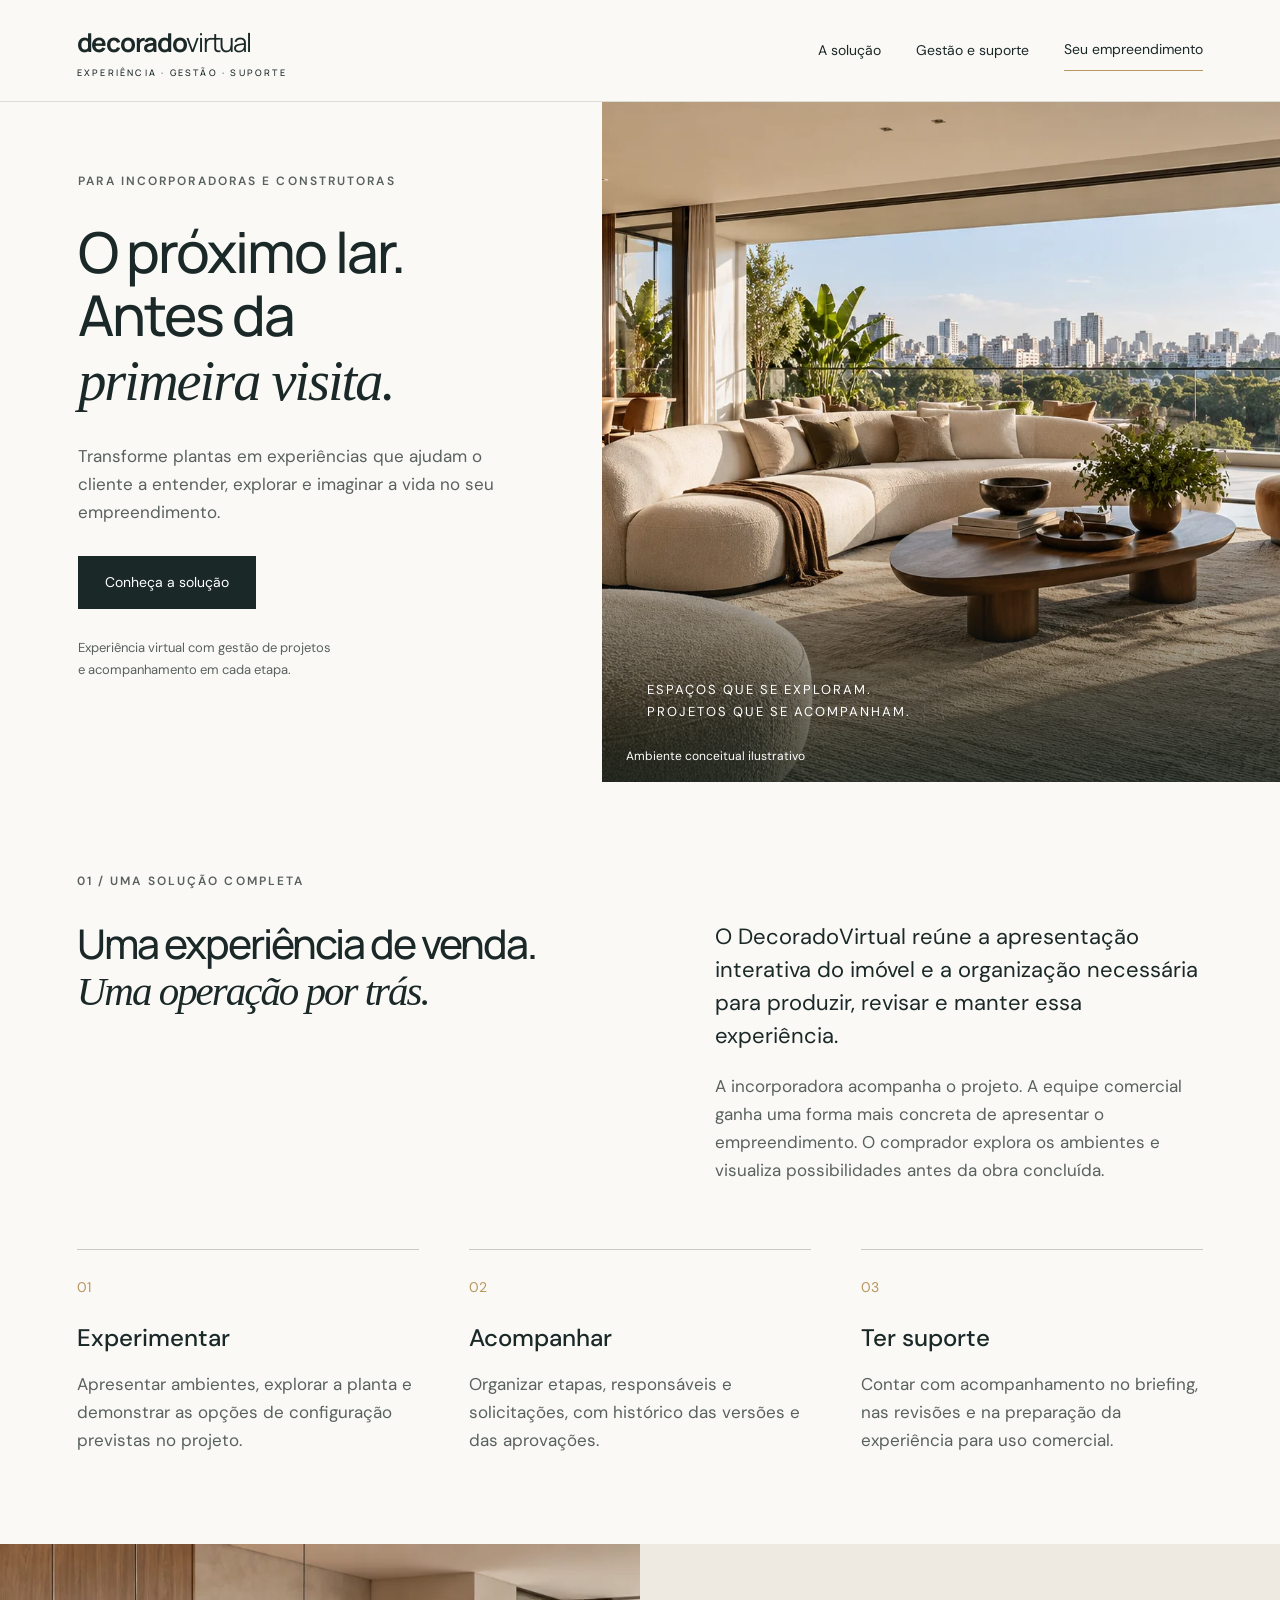
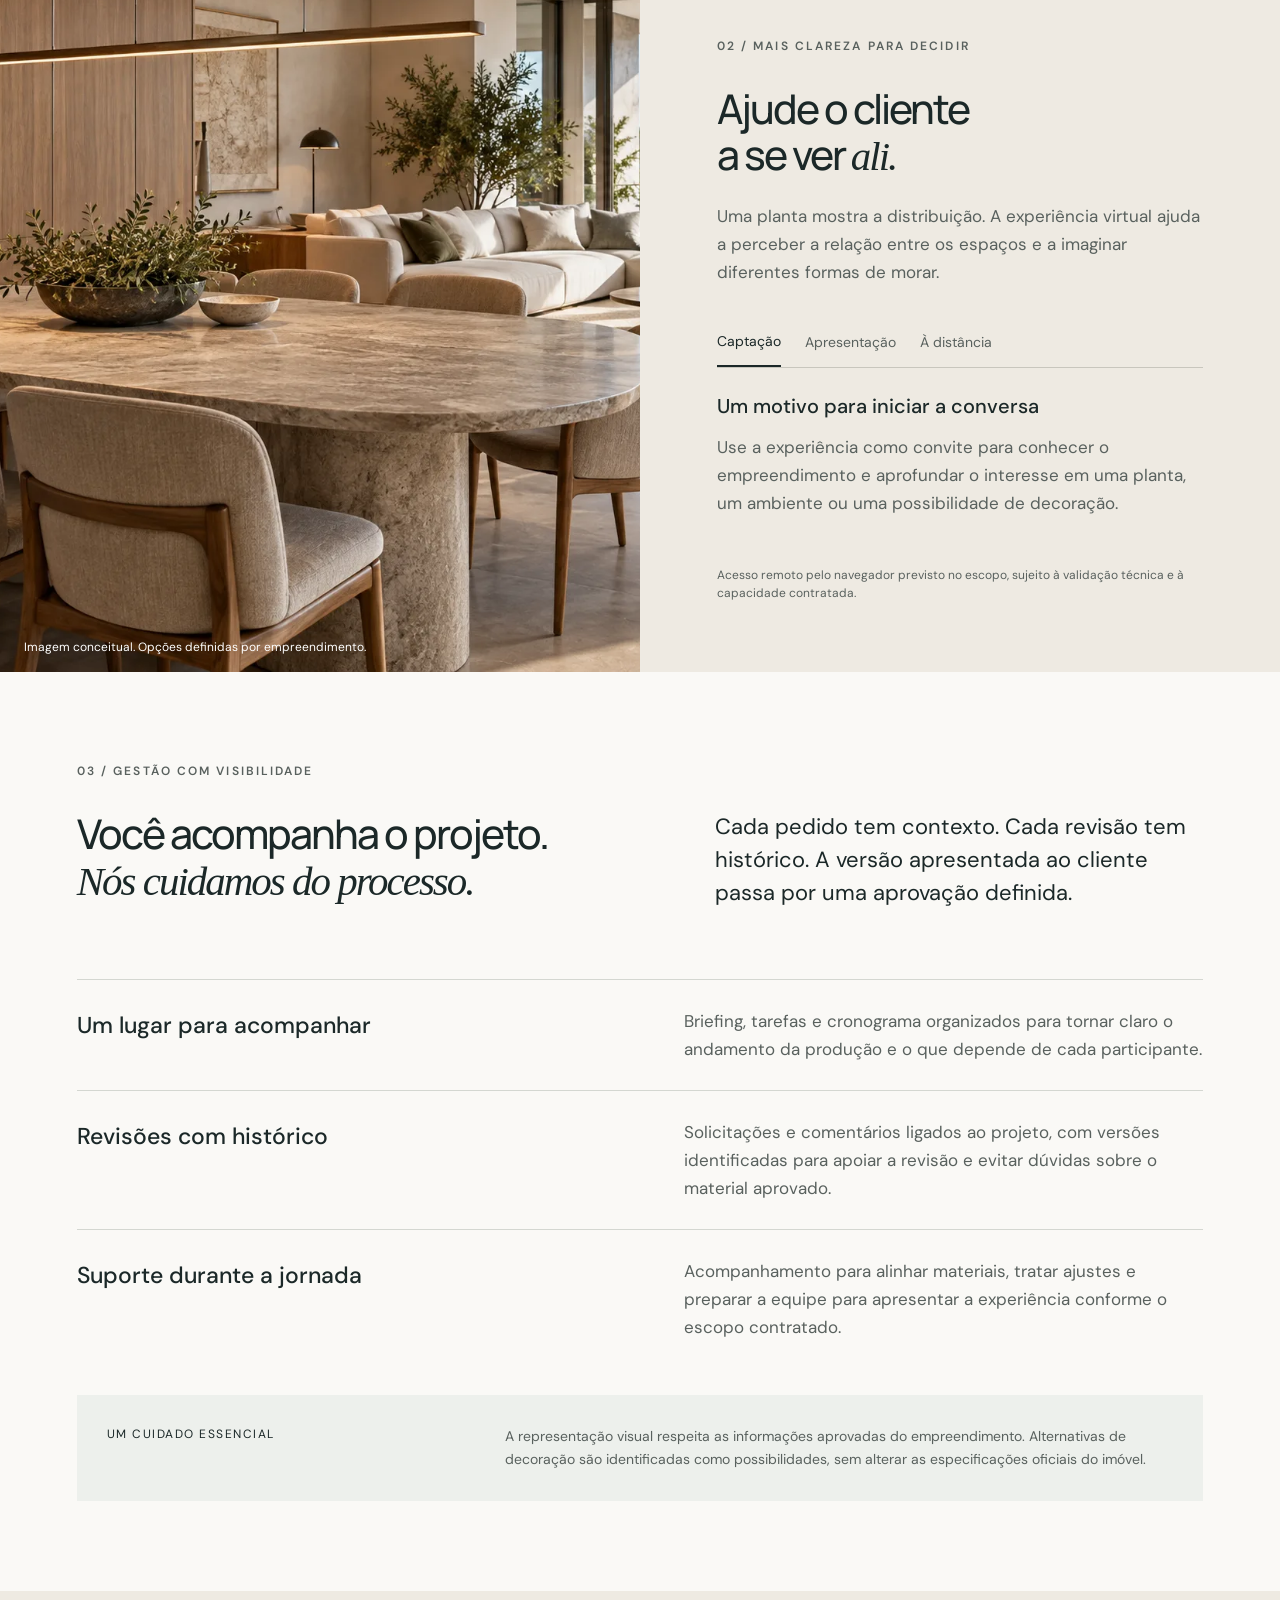
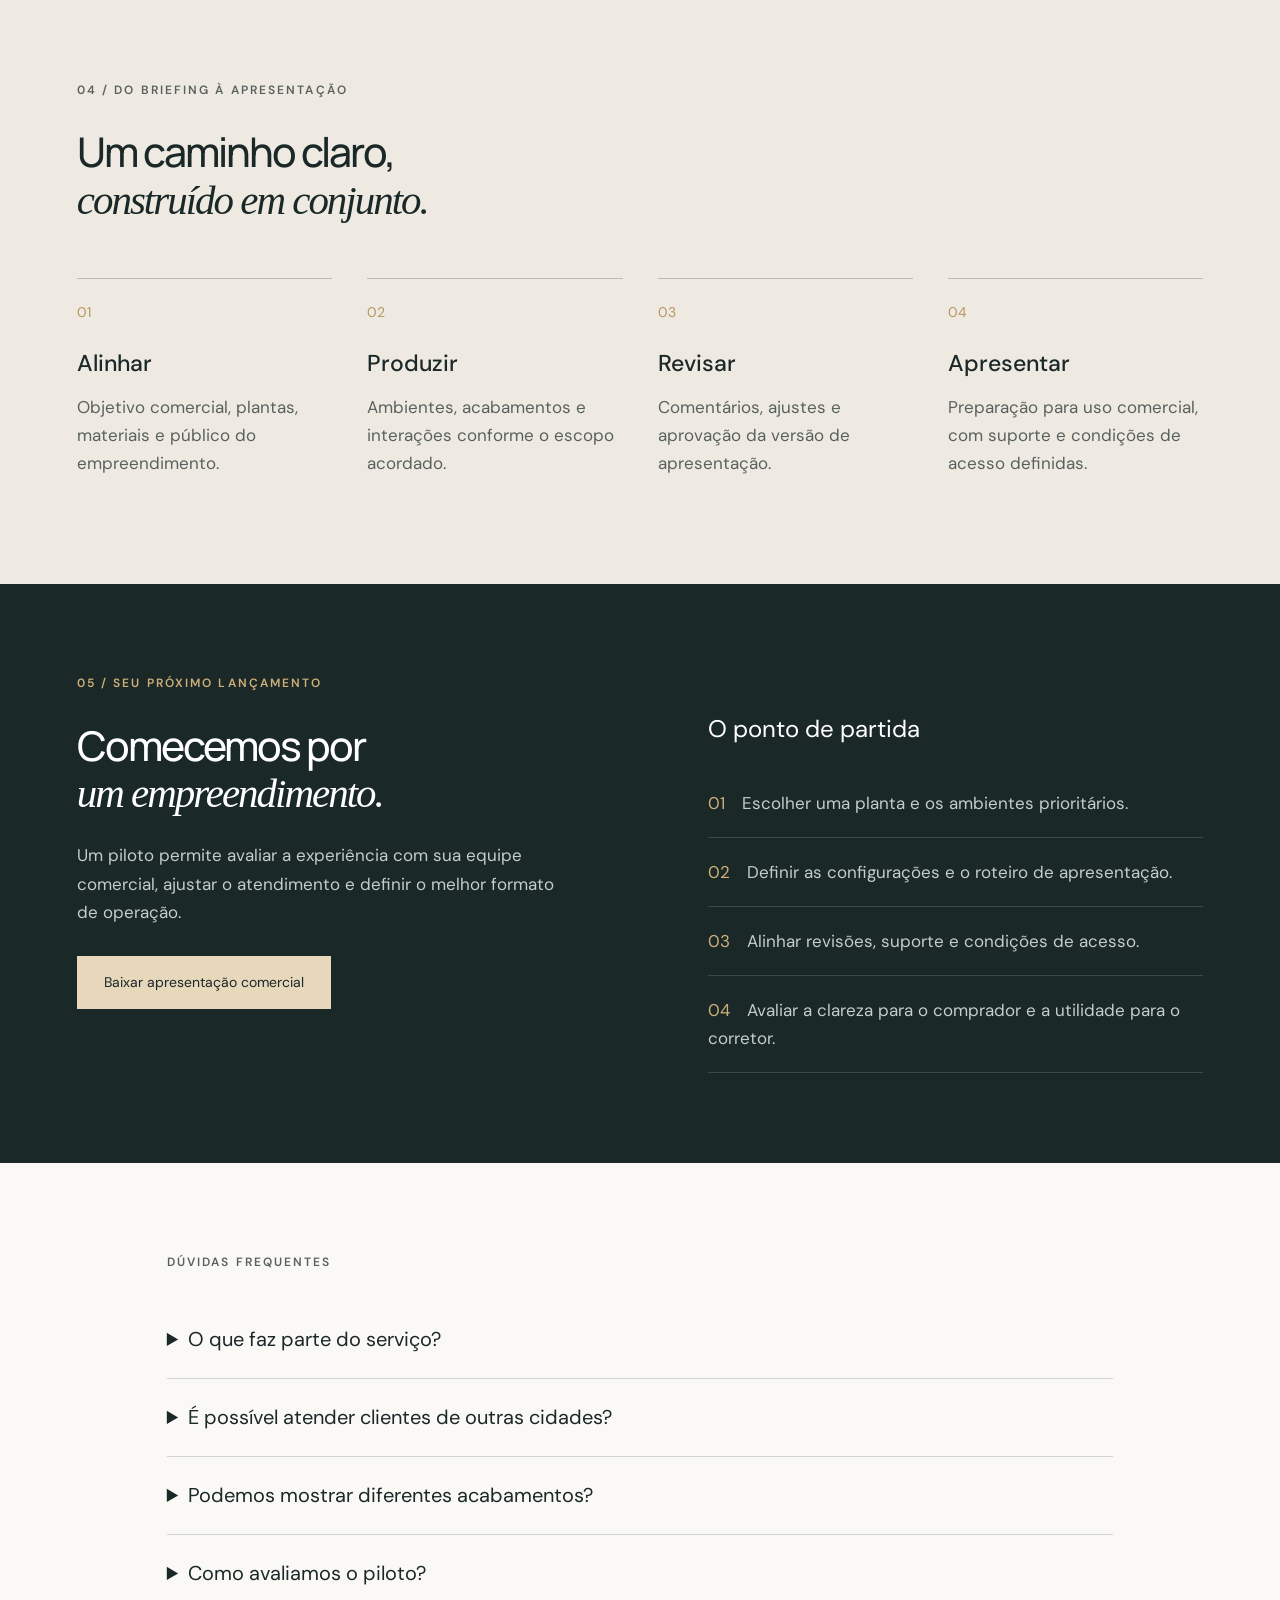
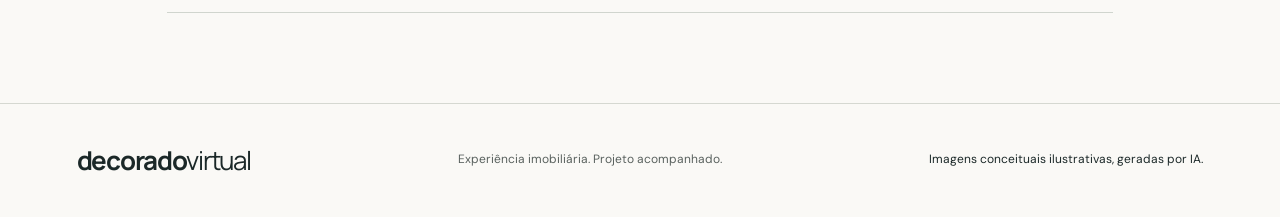
==== index.html @ 27ef1bd9 "PED-0014: o site institucional do DecoradoVirtual, a partir do site do Codex - a página única, o est" ====
<!doctype html><html lang="pt-BR"><head><meta charset="utf-8"><meta name="viewport" content="width=device-width,initial-scale=1"><title>DecoradoVirtual | O empreendimento ganha vida</title><meta name="description" content="Experiências virtuais imobiliárias com gestão de projetos e acompanhamento para incorporadoras."><link rel="icon" type="image/svg+xml" href="data:image/svg+xml,%3Csvg xmlns='http://www.w3.org/2000/svg' viewBox='0 0 32 32'%3E%3Crect width='32' height='32' fill='%231b2828'/%3E%3Cpath d='M7 25V7h9q10 0 10 9t-10 9zm4-4h5q6 0 6-5t-6-5h-5z' fill='%23cfaf79'/%3E%3C/svg%3E"><link rel="stylesheet" href="style.css"></head><body>
<header><a class="brand" href="#inicio" aria-label="DecoradoVirtual início">decorado<span>virtual</span><small>EXPERIÊNCIA · GESTÃO · SUPORTE</small></a><nav aria-label="Principal"><a href="#solucao">A solução</a><a href="#gestao">Gestão e suporte</a><a href="#piloto" class="nav-cta">Seu empreendimento</a></nav></header>
<main><section id="inicio" class="hero"><div class="hero-copy"><p class="eyebrow">PARA INCORPORADORAS E CONSTRUTORAS</p><h1>O próximo lar.<br>Antes da<br><em>primeira visita.</em></h1><p>Transforme plantas em experiências que ajudam o cliente a entender, explorar e imaginar a vida no seu empreendimento.</p><a class="button" href="#solucao">Conheça a solução</a><p class="hero-detail">Experiência virtual com gestão de projetos<br>e acompanhamento em cada etapa.</p></div><figure><img src="assets/living.webp" alt="Conceito de sala de estar contemporânea com amplas janelas e materiais naturais"><figcaption>Ambiente conceitual ilustrativo</figcaption><div class="image-note">ESPAÇOS QUE SE EXPLORAM.<br>PROJETOS QUE SE ACOMPANHAM.</div></figure></section>
<section id="solucao" class="intro section"><p class="eyebrow">01 / UMA SOLUÇÃO COMPLETA</p><div class="split"><h2>Uma experiência de venda.<br><em>Uma operação por trás.</em></h2><div><p class="lead">O DecoradoVirtual reúne a apresentação interativa do imóvel e a organização necessária para produzir, revisar e manter essa experiência.</p><p>A incorporadora acompanha o projeto. A equipe comercial ganha uma forma mais concreta de apresentar o empreendimento. O comprador explora os ambientes e visualiza possibilidades antes da obra concluída.</p></div></div><div class="pillars"><article><span>01</span><h3>Experimentar</h3><p>Apresentar ambientes, explorar a planta e demonstrar as opções de configuração previstas no projeto.</p></article><article><span>02</span><h3>Acompanhar</h3><p>Organizar etapas, responsáveis e solicitações, com histórico das versões e das aprovações.</p></article><article><span>03</span><h3>Ter suporte</h3><p>Contar com acompanhamento no briefing, nas revisões e na preparação da experiência para uso comercial.</p></article></div></section>
<section id="experiencia" class="experience"><figure><img src="assets/materials.webp" alt="Conceito de interior residencial com madeira e pedra natural" loading="lazy"><figcaption>Imagem conceitual. Opções definidas por empreendimento.</figcaption></figure><div class="experience-copy"><p class="eyebrow">02 / MAIS CLAREZA PARA DECIDIR</p><h2>Ajude o cliente<br>a se ver <em>ali.</em></h2><p>Uma planta mostra a distribuição. A experiência virtual ajuda a perceber a relação entre os espaços e a imaginar diferentes formas de morar.</p><div class="use-tabs" role="tablist" aria-label="Aplicações comerciais"><button role="tab" id="tab-captacao" aria-selected="true" aria-controls="use-panel" data-use="captacao">Captação</button><button role="tab" id="tab-venda" aria-selected="false" aria-controls="use-panel" tabindex="-1" data-use="venda">Apresentação</button><button role="tab" id="tab-remoto" aria-selected="false" aria-controls="use-panel" tabindex="-1" data-use="remoto">À distância</button></div><div id="use-panel" role="tabpanel" aria-labelledby="tab-captacao" tabindex="0"><h3>Um motivo para iniciar a conversa</h3><p>Use a experiência como convite para conhecer o empreendimento e aprofundar o interesse em uma planta, um ambiente ou uma possibilidade de decoração.</p></div><p class="fine">Acesso remoto pelo navegador previsto no escopo, sujeito à validação técnica e à capacidade contratada.</p></div></section>
<section id="gestao" class="section management"><p class="eyebrow">03 / GESTÃO COM VISIBILIDADE</p><div class="split"><h2>Você acompanha o projeto.<br><em>Nós cuidamos do processo.</em></h2><p class="lead">Cada pedido tem contexto. Cada revisão tem histórico. A versão apresentada ao cliente passa por uma aprovação definida.</p></div><div class="management-rows"><article><h3>Um lugar para acompanhar</h3><p>Briefing, tarefas e cronograma organizados para tornar claro o andamento da produção e o que depende de cada participante.</p></article><article><h3>Revisões com histórico</h3><p>Solicitações e comentários ligados ao projeto, com versões identificadas para apoiar a revisão e evitar dúvidas sobre o material aprovado.</p></article><article><h3>Suporte durante a jornada</h3><p>Acompanhamento para alinhar materiais, tratar ajustes e preparar a equipe para apresentar a experiência conforme o escopo contratado.</p></article></div><div class="principle"><span>UM CUIDADO ESSENCIAL</span><p>A representação visual respeita as informações aprovadas do empreendimento. Alternativas de decoração são identificadas como possibilidades, sem alterar as especificações oficiais do imóvel.</p></div></section>
<section id="processo" class="section process"><p class="eyebrow">04 / DO BRIEFING À APRESENTAÇÃO</p><h2>Um caminho claro,<br><em>construído em conjunto.</em></h2><ol><li><span>01</span><h3>Alinhar</h3><p>Objetivo comercial, plantas, materiais e público do empreendimento.</p></li><li><span>02</span><h3>Produzir</h3><p>Ambientes, acabamentos e interações conforme o escopo acordado.</p></li><li><span>03</span><h3>Revisar</h3><p>Comentários, ajustes e aprovação da versão de apresentação.</p></li><li><span>04</span><h3>Apresentar</h3><p>Preparação para uso comercial, com suporte e condições de acesso definidas.</p></li></ol></section>
<section id="piloto" class="section pilot"><div><p class="eyebrow">05 / SEU PRÓXIMO LANÇAMENTO</p><h2>Comecemos por<br><em>um empreendimento.</em></h2><p>Um piloto permite avaliar a experiência com sua equipe comercial, ajustar o atendimento e definir o melhor formato de operação.</p><a class="button light" href="DecoradoVirtual-Comercial.pptx" download>Baixar apresentação comercial</a></div><div class="pilot-list"><h3>O ponto de partida</h3><p><span>01</span> Escolher uma planta e os ambientes prioritários.</p><p><span>02</span> Definir as configurações e o roteiro de apresentação.</p><p><span>03</span> Alinhar revisões, suporte e condições de acesso.</p><p><span>04</span> Avaliar a clareza para o comprador e a utilidade para o corretor.</p></div></section>
<section class="section faq"><p class="eyebrow">DÚVIDAS FREQUENTES</p><details><summary>O que faz parte do serviço?</summary><p>A proposta combina produção da experiência virtual, gestão das etapas e acompanhamento. Ambientes, interações, revisões e suporte são definidos para cada empreendimento.</p></details><details><summary>É possível atender clientes de outras cidades?</summary><p>O atendimento remoto faz parte da proposta. O acesso interativo pelo navegador está previsto e depende da validação técnica no piloto e das condições de conexão e capacidade contratada.</p></details><details><summary>Podemos mostrar diferentes acabamentos?</summary><p>As opções de materiais, decoração e configuração são definidas no briefing e implementadas conforme o escopo. Alternativas visuais são diferenciadas das especificações oficiais do imóvel.</p></details><details><summary>Como avaliamos o piloto?</summary><p>Combine critérios com a equipe: facilidade de apresentação, compreensão da planta, dúvidas dos compradores e continuidade do atendimento. Metas de conversão devem ser medidas no contexto real da incorporadora.</p></details></section></main><footer><a class="brand" href="#inicio">decorado<span>virtual</span></a><p>Experiência imobiliária. Projeto acompanhado.</p><small>Imagens conceituais ilustrativas, geradas por IA.</small></footer><script src="app.js"></script></body></html>
---- style.css ----
@import url('https://fonts.googleapis.com/css2?family=DM+Sans:wght@400;500;600;700&family=Manrope:wght@400;500;600;700&display=swap');
:root{--ink:#1b2828;--paper:#faf9f6;--accent:#b89660;--muted:#59615e}*{box-sizing:border-box}html{scroll-behavior:smooth;scroll-padding-top:95px}body{margin:0;background:var(--paper);color:var(--ink);font-family:'DM Sans',sans-serif;font-size:17px;line-height:1.65}a{color:inherit;text-decoration:none}button{font:inherit}header{height:102px;padding:0 6%;display:flex;align-items:center;justify-content:space-between;border-bottom:1px solid #dddcd5;background:var(--paper)}.brand{font-family:Manrope,sans-serif;font-size:26px;letter-spacing:-1.3px;font-weight:700}.brand span{font-weight:400}.brand small{display:block;font-size:9px;letter-spacing:2.2px;font-weight:500;margin-top:2px}nav{display:flex;gap:35px;align-items:center;font-size:14px}.nav-cta{border-bottom:1px solid var(--accent);padding:8px 0}h1,h2,h3,p,figure{margin:0}h1,h2{font-family:Manrope,sans-serif;font-weight:500;line-height:1.13;letter-spacing:-2px}h1{font-size:clamp(44px,4.4vw,76px)}h2{font-size:clamp(32px,3.2vw,50px)}em{font-family:Georgia,serif;font-weight:400}p{color:var(--muted)}.eyebrow{font-size:12px;letter-spacing:2.1px;font-weight:600;margin-bottom:28px}.hero{display:grid;grid-template-columns:47% 53%;min-height:680px}.hero-copy{padding:70px 11% 48px 13%}.hero-copy>p:not(.eyebrow){max-width:460px;margin-top:28px}.hero figure{position:relative;min-height:680px;overflow:hidden}.hero img{width:100%;height:100%;object-fit:cover;position:absolute}.hero figure:after{content:'';position:absolute;inset:60% 0 0;background:linear-gradient(transparent,#11201dbb)}.image-note{position:absolute;bottom:60px;left:45px;color:white;z-index:1;font-size:13px;letter-spacing:2px}figcaption{font-size:12px;position:absolute;bottom:15px;left:24px;color:white;z-index:2}.button{display:inline-block;background:var(--ink);color:white;padding:15px 27px;font-size:14px;margin-top:30px}.button:hover{background:#354a47}.hero-detail{font-size:13px;line-height:1.7}.section{padding:90px 6%}.split{display:grid;grid-template-columns:1.1fr 1fr;gap:9%;align-items:start}.lead{font-size:22px;line-height:1.5;margin-bottom:20px;color:var(--ink)}.pillars{display:grid;grid-template-columns:repeat(3,1fr);gap:50px;margin-top:65px}.pillars article{border-top:1px solid #c7cbc4;padding-top:22px}.pillars span,.process li>span{color:var(--accent);font-size:14px}.pillars h3{font-size:24px;font-weight:500;margin:18px 0 12px}.experience{display:grid;grid-template-columns:1fr 1fr;background:#eeeae2}.experience figure{position:relative;min-height:620px}.experience img{position:absolute;width:100%;height:100%;object-fit:cover}.experience-copy{padding:70px 12%}.experience-copy>p{margin-top:23px}.use-tabs{display:flex;border-bottom:1px solid #c8c6bd;margin-top:32px;gap:24px}.use-tabs button{font-size:14px;border:0;background:none;padding:12px 0;cursor:pointer;color:var(--muted)}.use-tabs button[aria-selected=true]{border-bottom:2px solid var(--ink);color:var(--ink)}#use-panel{min-height:175px;padding-top:22px}#use-panel h3{font-size:20px;margin-bottom:10px;font-weight:500}.fine{font-size:12px!important;line-height:1.5}.management-rows{margin-top:50px}.management-rows article{display:grid;grid-template-columns:1fr 1.1fr;gap:12%;padding:27px 0;border-top:1px solid #d4d7d1}.management-rows h3{font-size:23px;font-weight:500}.principle{display:grid;grid-template-columns:1fr 2fr;gap:6%;background:#edf0ec;padding:30px;margin-top:26px}.principle span{font-size:12px;letter-spacing:1.5px}.principle p{font-size:14px}.process{background:#eeeae2}.process ol{list-style:none;padding:0;display:grid;grid-template-columns:repeat(4,1fr);gap:35px;margin-top:55px}.process li{border-top:1px solid #babdb5;padding-top:18px}.process h3{font-size:23px;font-weight:500;margin:20px 0 10px}.pilot{background:var(--ink);color:white;display:grid;grid-template-columns:1fr 1fr;gap:12%}.pilot p{color:#c3cec9}.pilot h2{margin-bottom:25px}.pilot .eyebrow{color:#cfaf79}.light{background:#e7d7bb;color:var(--ink)}.light:hover{background:#f5e8d1}.pilot-list{padding-top:35px}.pilot-list h3{font-size:24px;font-weight:400;margin-bottom:20px}.pilot-list p{padding:20px 0;border-bottom:1px solid #ffffff26}.pilot-list span{margin-right:12px;color:#cfaf79}.faq{max-width:1100px;margin:auto}.faq details{border-bottom:1px solid #d0d5ce;padding:22px 0}.faq summary{cursor:pointer;font-size:20px}.faq details p{padding-top:18px}footer{padding:35px 6%;border-top:1px solid #d5d8d1;display:flex;gap:25px;justify-content:space-between;align-items:center}footer p,footer small{font-size:12px}:focus-visible{outline:3px solid #a27f47;outline-offset:5px}@media(max-width:800px){header{height:85px;padding:0 6%}nav a:not(.nav-cta){display:none}nav{font-size:12px}.brand{font-size:22px}.brand small{font-size:8px}.hero{grid-template-columns:1fr}.hero-copy{padding:45px 6%}.hero figure{min-height:440px}.hero h1{font-size:54px}.hero-copy>p:not(.eyebrow){max-width:600px}.section{padding:60px 6%}.split,.experience,.pilot{grid-template-columns:1fr;gap:30px}.pillars{gap:25px}.experience figure{min-height:430px}.experience-copy{padding:50px 6%}.management-rows article{grid-template-columns:1fr;gap:12px}.principle{grid-template-columns:1fr;gap:14px}.process ol{grid-template-columns:1fr 1fr}.pilot-list{padding:0}footer{flex-wrap:wrap}.eyebrow{font-size:11px}h2{letter-spacing:-1px}.pillars h3{font-size:20px}}@media(max-width:480px){.pillars{grid-template-columns:1fr;margin-top:40px}.hero h1{font-size:46px}.hero figure{min-height:350px}.process ol{gap:25px}.use-tabs{gap:17px}.nav-cta{max-width:105px;text-align:center}.lead{font-size:20px}}@media(prefers-reduced-motion:reduce){html{scroll-behavior:auto}}
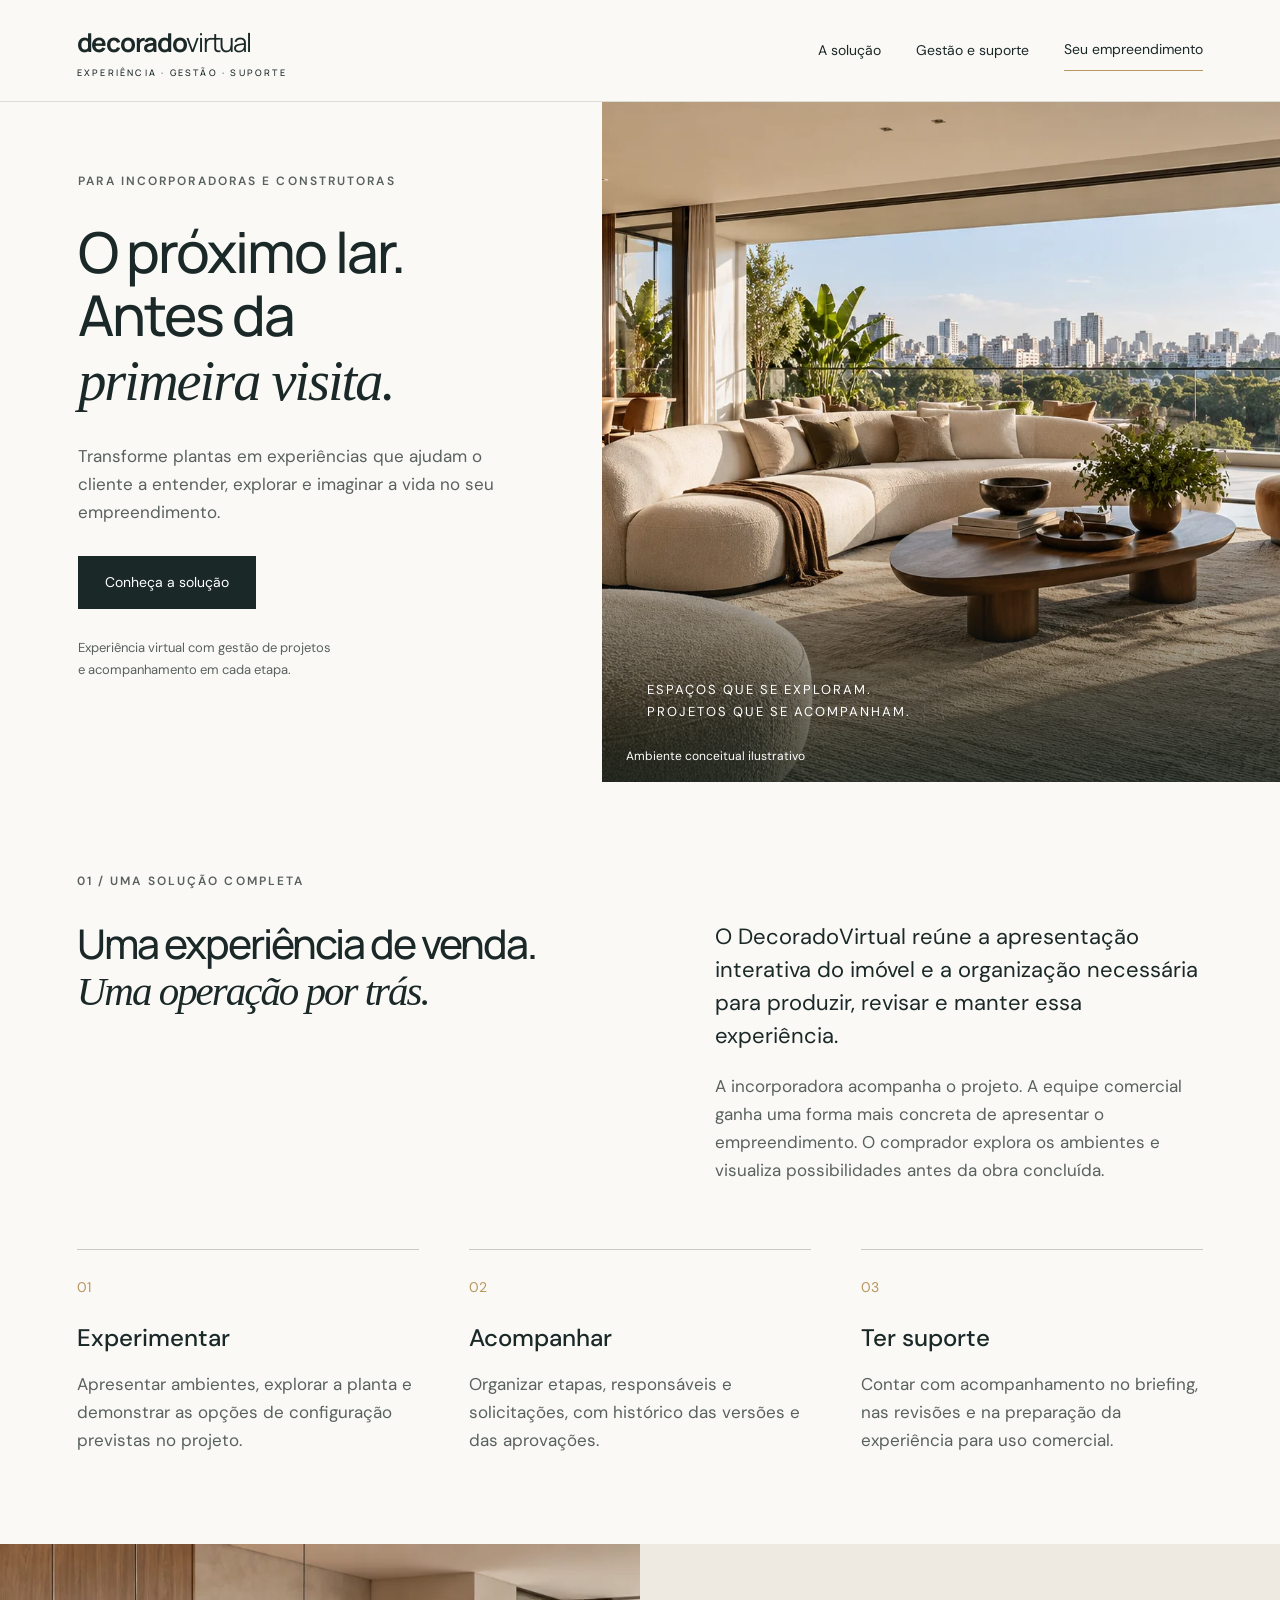
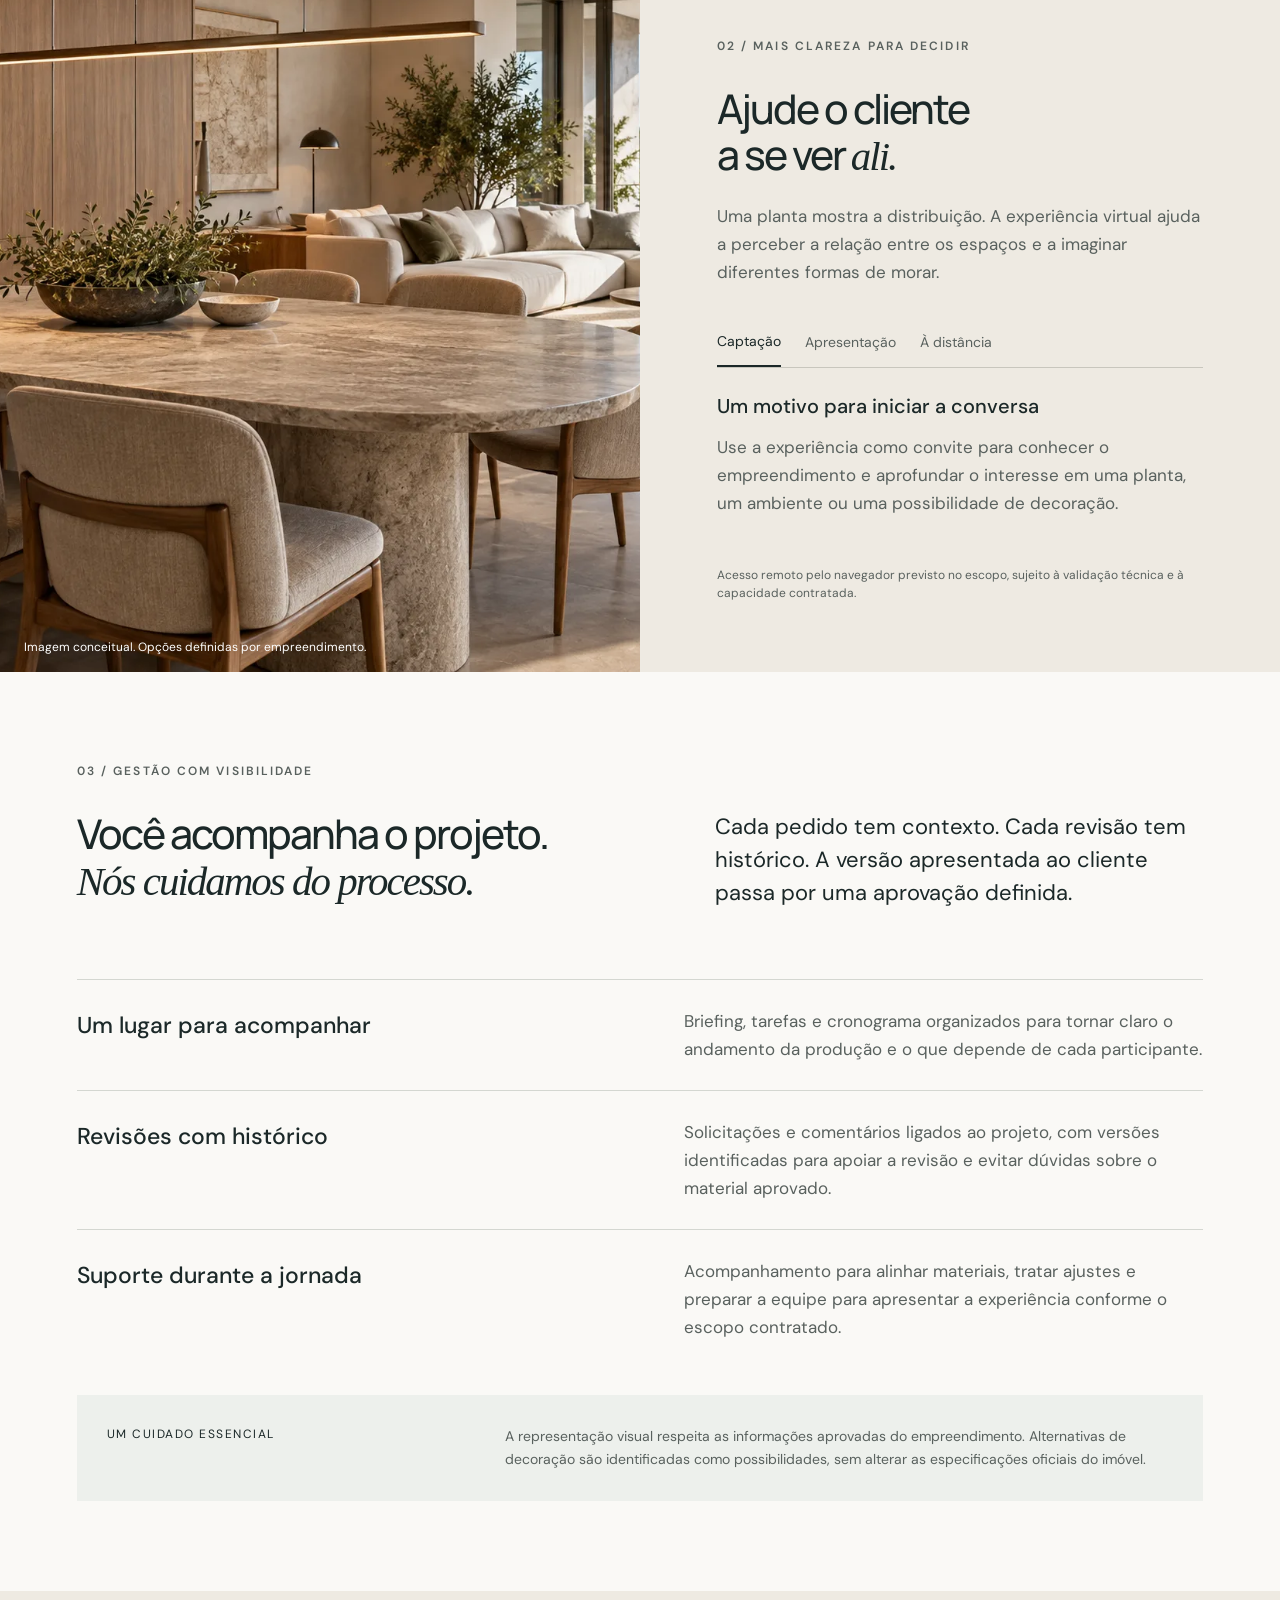
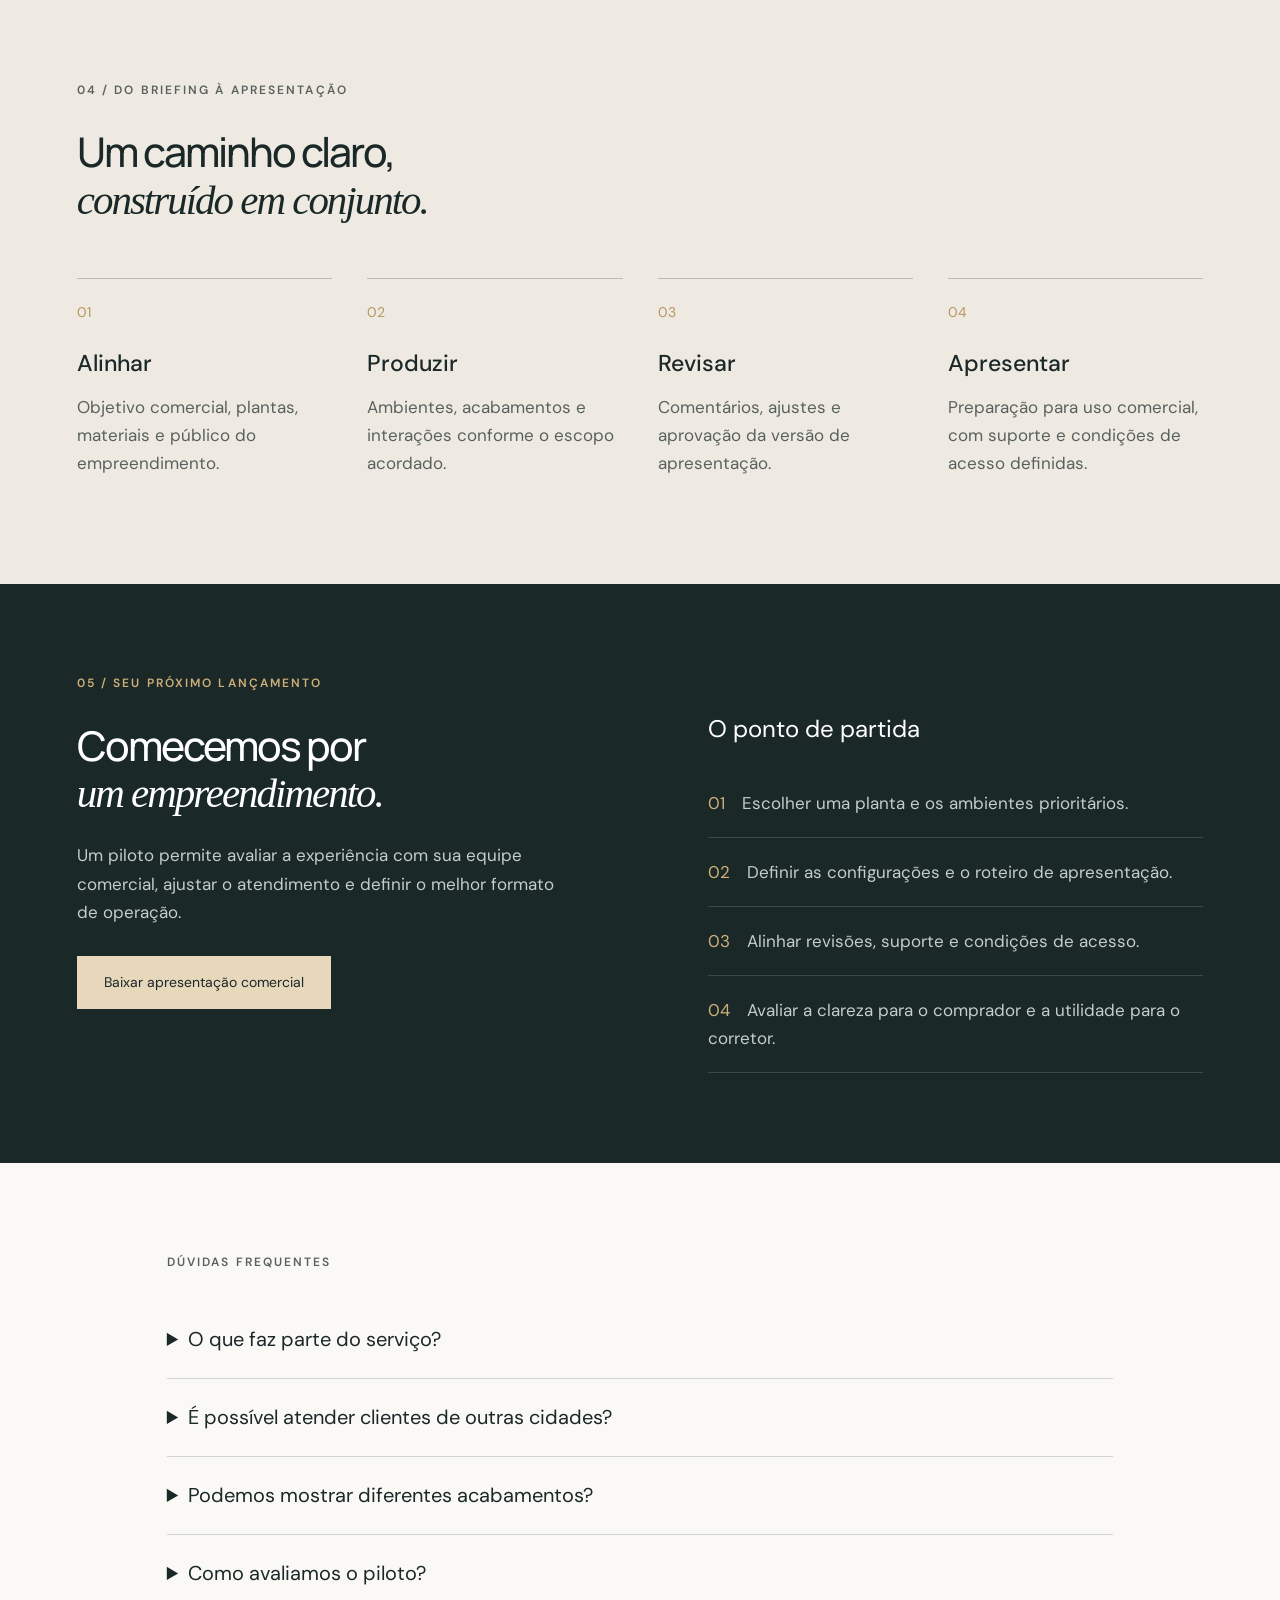
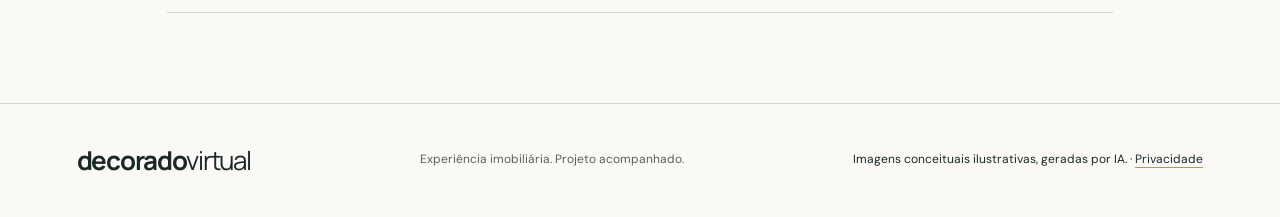
==== commit 92531042: "PED-0018: a política de privacidade do site (o app do Google Drive)" ====
--- a/index.html
+++ b/index.html
@@ -6,4 +6,4 @@
 <section id="gestao" class="section management"><p class="eyebrow">03 / GESTÃO COM VISIBILIDADE</p><div class="split"><h2>Você acompanha o projeto.<br><em>Nós cuidamos do processo.</em></h2><p class="lead">Cada pedido tem contexto. Cada revisão tem histórico. A versão apresentada ao cliente passa por uma aprovação definida.</p></div><div class="management-rows"><article><h3>Um lugar para acompanhar</h3><p>Briefing, tarefas e cronograma organizados para tornar claro o andamento da produção e o que depende de cada participante.</p></article><article><h3>Revisões com histórico</h3><p>Solicitações e comentários ligados ao projeto, com versões identificadas para apoiar a revisão e evitar dúvidas sobre o material aprovado.</p></article><article><h3>Suporte durante a jornada</h3><p>Acompanhamento para alinhar materiais, tratar ajustes e preparar a equipe para apresentar a experiência conforme o escopo contratado.</p></article></div><div class="principle"><span>UM CUIDADO ESSENCIAL</span><p>A representação visual respeita as informações aprovadas do empreendimento. Alternativas de decoração são identificadas como possibilidades, sem alterar as especificações oficiais do imóvel.</p></div></section>
 <section id="processo" class="section process"><p class="eyebrow">04 / DO BRIEFING À APRESENTAÇÃO</p><h2>Um caminho claro,<br><em>construído em conjunto.</em></h2><ol><li><span>01</span><h3>Alinhar</h3><p>Objetivo comercial, plantas, materiais e público do empreendimento.</p></li><li><span>02</span><h3>Produzir</h3><p>Ambientes, acabamentos e interações conforme o escopo acordado.</p></li><li><span>03</span><h3>Revisar</h3><p>Comentários, ajustes e aprovação da versão de apresentação.</p></li><li><span>04</span><h3>Apresentar</h3><p>Preparação para uso comercial, com suporte e condições de acesso definidas.</p></li></ol></section>
 <section id="piloto" class="section pilot"><div><p class="eyebrow">05 / SEU PRÓXIMO LANÇAMENTO</p><h2>Comecemos por<br><em>um empreendimento.</em></h2><p>Um piloto permite avaliar a experiência com sua equipe comercial, ajustar o atendimento e definir o melhor formato de operação.</p><a class="button light" href="DecoradoVirtual-Comercial.pptx" download>Baixar apresentação comercial</a></div><div class="pilot-list"><h3>O ponto de partida</h3><p><span>01</span> Escolher uma planta e os ambientes prioritários.</p><p><span>02</span> Definir as configurações e o roteiro de apresentação.</p><p><span>03</span> Alinhar revisões, suporte e condições de acesso.</p><p><span>04</span> Avaliar a clareza para o comprador e a utilidade para o corretor.</p></div></section>
-<section class="section faq"><p class="eyebrow">DÚVIDAS FREQUENTES</p><details><summary>O que faz parte do serviço?</summary><p>A proposta combina produção da experiência virtual, gestão das etapas e acompanhamento. Ambientes, interações, revisões e suporte são definidos para cada empreendimento.</p></details><details><summary>É possível atender clientes de outras cidades?</summary><p>O atendimento remoto faz parte da proposta. O acesso interativo pelo navegador está previsto e depende da validação técnica no piloto e das condições de conexão e capacidade contratada.</p></details><details><summary>Podemos mostrar diferentes acabamentos?</summary><p>As opções de materiais, decoração e configuração são definidas no briefing e implementadas conforme o escopo. Alternativas visuais são diferenciadas das especificações oficiais do imóvel.</p></details><details><summary>Como avaliamos o piloto?</summary><p>Combine critérios com a equipe: facilidade de apresentação, compreensão da planta, dúvidas dos compradores e continuidade do atendimento. Metas de conversão devem ser medidas no contexto real da incorporadora.</p></details></section></main><footer><a class="brand" href="#inicio">decorado<span>virtual</span></a><p>Experiência imobiliária. Projeto acompanhado.</p><small>Imagens conceituais ilustrativas, geradas por IA.</small></footer><script src="app.js"></script></body></html>
+<section class="section faq"><p class="eyebrow">DÚVIDAS FREQUENTES</p><details><summary>O que faz parte do serviço?</summary><p>A proposta combina produção da experiência virtual, gestão das etapas e acompanhamento. Ambientes, interações, revisões e suporte são definidos para cada empreendimento.</p></details><details><summary>É possível atender clientes de outras cidades?</summary><p>O atendimento remoto faz parte da proposta. O acesso interativo pelo navegador está previsto e depende da validação técnica no piloto e das condições de conexão e capacidade contratada.</p></details><details><summary>Podemos mostrar diferentes acabamentos?</summary><p>As opções de materiais, decoração e configuração são definidas no briefing e implementadas conforme o escopo. Alternativas visuais são diferenciadas das especificações oficiais do imóvel.</p></details><details><summary>Como avaliamos o piloto?</summary><p>Combine critérios com a equipe: facilidade de apresentação, compreensão da planta, dúvidas dos compradores e continuidade do atendimento. Metas de conversão devem ser medidas no contexto real da incorporadora.</p></details></section></main><footer><a class="brand" href="#inicio">decorado<span>virtual</span></a><p>Experiência imobiliária. Projeto acompanhado.</p><small>Imagens conceituais ilustrativas, geradas por IA. · <a href="privacidade/">Privacidade</a></small></footer><script src="app.js"></script></body></html>
--- a/style.css
+++ b/style.css
@@ -1,2 +1,2 @@
 @import url('https://fonts.googleapis.com/css2?family=DM+Sans:wght@400;500;600;700&family=Manrope:wght@400;500;600;700&display=swap');
-:root{--ink:#1b2828;--paper:#faf9f6;--accent:#b89660;--muted:#59615e}*{box-sizing:border-box}html{scroll-behavior:smooth;scroll-padding-top:95px}body{margin:0;background:var(--paper);color:var(--ink);font-family:'DM Sans',sans-serif;font-size:17px;line-height:1.65}a{color:inherit;text-decoration:none}button{font:inherit}header{height:102px;padding:0 6%;display:flex;align-items:center;justify-content:space-between;border-bottom:1px solid #dddcd5;background:var(--paper)}.brand{font-family:Manrope,sans-serif;font-size:26px;letter-spacing:-1.3px;font-weight:700}.brand span{font-weight:400}.brand small{display:block;font-size:9px;letter-spacing:2.2px;font-weight:500;margin-top:2px}nav{display:flex;gap:35px;align-items:center;font-size:14px}.nav-cta{border-bottom:1px solid var(--accent);padding:8px 0}h1,h2,h3,p,figure{margin:0}h1,h2{font-family:Manrope,sans-serif;font-weight:500;line-height:1.13;letter-spacing:-2px}h1{font-size:clamp(44px,4.4vw,76px)}h2{font-size:clamp(32px,3.2vw,50px)}em{font-family:Georgia,serif;font-weight:400}p{color:var(--muted)}.eyebrow{font-size:12px;letter-spacing:2.1px;font-weight:600;margin-bottom:28px}.hero{display:grid;grid-template-columns:47% 53%;min-height:680px}.hero-copy{padding:70px 11% 48px 13%}.hero-copy>p:not(.eyebrow){max-width:460px;margin-top:28px}.hero figure{position:relative;min-height:680px;overflow:hidden}.hero img{width:100%;height:100%;object-fit:cover;position:absolute}.hero figure:after{content:'';position:absolute;inset:60% 0 0;background:linear-gradient(transparent,#11201dbb)}.image-note{position:absolute;bottom:60px;left:45px;color:white;z-index:1;font-size:13px;letter-spacing:2px}figcaption{font-size:12px;position:absolute;bottom:15px;left:24px;color:white;z-index:2}.button{display:inline-block;background:var(--ink);color:white;padding:15px 27px;font-size:14px;margin-top:30px}.button:hover{background:#354a47}.hero-detail{font-size:13px;line-height:1.7}.section{padding:90px 6%}.split{display:grid;grid-template-columns:1.1fr 1fr;gap:9%;align-items:start}.lead{font-size:22px;line-height:1.5;margin-bottom:20px;color:var(--ink)}.pillars{display:grid;grid-template-columns:repeat(3,1fr);gap:50px;margin-top:65px}.pillars article{border-top:1px solid #c7cbc4;padding-top:22px}.pillars span,.process li>span{color:var(--accent);font-size:14px}.pillars h3{font-size:24px;font-weight:500;margin:18px 0 12px}.experience{display:grid;grid-template-columns:1fr 1fr;background:#eeeae2}.experience figure{position:relative;min-height:620px}.experience img{position:absolute;width:100%;height:100%;object-fit:cover}.experience-copy{padding:70px 12%}.experience-copy>p{margin-top:23px}.use-tabs{display:flex;border-bottom:1px solid #c8c6bd;margin-top:32px;gap:24px}.use-tabs button{font-size:14px;border:0;background:none;padding:12px 0;cursor:pointer;color:var(--muted)}.use-tabs button[aria-selected=true]{border-bottom:2px solid var(--ink);color:var(--ink)}#use-panel{min-height:175px;padding-top:22px}#use-panel h3{font-size:20px;margin-bottom:10px;font-weight:500}.fine{font-size:12px!important;line-height:1.5}.management-rows{margin-top:50px}.management-rows article{display:grid;grid-template-columns:1fr 1.1fr;gap:12%;padding:27px 0;border-top:1px solid #d4d7d1}.management-rows h3{font-size:23px;font-weight:500}.principle{display:grid;grid-template-columns:1fr 2fr;gap:6%;background:#edf0ec;padding:30px;margin-top:26px}.principle span{font-size:12px;letter-spacing:1.5px}.principle p{font-size:14px}.process{background:#eeeae2}.process ol{list-style:none;padding:0;display:grid;grid-template-columns:repeat(4,1fr);gap:35px;margin-top:55px}.process li{border-top:1px solid #babdb5;padding-top:18px}.process h3{font-size:23px;font-weight:500;margin:20px 0 10px}.pilot{background:var(--ink);color:white;display:grid;grid-template-columns:1fr 1fr;gap:12%}.pilot p{color:#c3cec9}.pilot h2{margin-bottom:25px}.pilot .eyebrow{color:#cfaf79}.light{background:#e7d7bb;color:var(--ink)}.light:hover{background:#f5e8d1}.pilot-list{padding-top:35px}.pilot-list h3{font-size:24px;font-weight:400;margin-bottom:20px}.pilot-list p{padding:20px 0;border-bottom:1px solid #ffffff26}.pilot-list span{margin-right:12px;color:#cfaf79}.faq{max-width:1100px;margin:auto}.faq details{border-bottom:1px solid #d0d5ce;padding:22px 0}.faq summary{cursor:pointer;font-size:20px}.faq details p{padding-top:18px}footer{padding:35px 6%;border-top:1px solid #d5d8d1;display:flex;gap:25px;justify-content:space-between;align-items:center}footer p,footer small{font-size:12px}:focus-visible{outline:3px solid #a27f47;outline-offset:5px}@media(max-width:800px){header{height:85px;padding:0 6%}nav a:not(.nav-cta){display:none}nav{font-size:12px}.brand{font-size:22px}.brand small{font-size:8px}.hero{grid-template-columns:1fr}.hero-copy{padding:45px 6%}.hero figure{min-height:440px}.hero h1{font-size:54px}.hero-copy>p:not(.eyebrow){max-width:600px}.section{padding:60px 6%}.split,.experience,.pilot{grid-template-columns:1fr;gap:30px}.pillars{gap:25px}.experience figure{min-height:430px}.experience-copy{padding:50px 6%}.management-rows article{grid-template-columns:1fr;gap:12px}.principle{grid-template-columns:1fr;gap:14px}.process ol{grid-template-columns:1fr 1fr}.pilot-list{padding:0}footer{flex-wrap:wrap}.eyebrow{font-size:11px}h2{letter-spacing:-1px}.pillars h3{font-size:20px}}@media(max-width:480px){.pillars{grid-template-columns:1fr;margin-top:40px}.hero h1{font-size:46px}.hero figure{min-height:350px}.process ol{gap:25px}.use-tabs{gap:17px}.nav-cta{max-width:105px;text-align:center}.lead{font-size:20px}}@media(prefers-reduced-motion:reduce){html{scroll-behavior:auto}}
+:root{--ink:#1b2828;--paper:#faf9f6;--accent:#b89660;--muted:#59615e}*{box-sizing:border-box}html{scroll-behavior:smooth;scroll-padding-top:95px}body{margin:0;background:var(--paper);color:var(--ink);font-family:'DM Sans',sans-serif;font-size:17px;line-height:1.65}a{color:inherit;text-decoration:none}button{font:inherit}header{height:102px;padding:0 6%;display:flex;align-items:center;justify-content:space-between;border-bottom:1px solid #dddcd5;background:var(--paper)}.brand{font-family:Manrope,sans-serif;font-size:26px;letter-spacing:-1.3px;font-weight:700}.brand span{font-weight:400}.brand small{display:block;font-size:9px;letter-spacing:2.2px;font-weight:500;margin-top:2px}nav{display:flex;gap:35px;align-items:center;font-size:14px}.nav-cta{border-bottom:1px solid var(--accent);padding:8px 0}h1,h2,h3,p,figure{margin:0}h1,h2{font-family:Manrope,sans-serif;font-weight:500;line-height:1.13;letter-spacing:-2px}h1{font-size:clamp(44px,4.4vw,76px)}h2{font-size:clamp(32px,3.2vw,50px)}em{font-family:Georgia,serif;font-weight:400}p{color:var(--muted)}.eyebrow{font-size:12px;letter-spacing:2.1px;font-weight:600;margin-bottom:28px}.hero{display:grid;grid-template-columns:47% 53%;min-height:680px}.hero-copy{padding:70px 11% 48px 13%}.hero-copy>p:not(.eyebrow){max-width:460px;margin-top:28px}.hero figure{position:relative;min-height:680px;overflow:hidden}.hero img{width:100%;height:100%;object-fit:cover;position:absolute}.hero figure:after{content:'';position:absolute;inset:60% 0 0;background:linear-gradient(transparent,#11201dbb)}.image-note{position:absolute;bottom:60px;left:45px;color:white;z-index:1;font-size:13px;letter-spacing:2px}figcaption{font-size:12px;position:absolute;bottom:15px;left:24px;color:white;z-index:2}.button{display:inline-block;background:var(--ink);color:white;padding:15px 27px;font-size:14px;margin-top:30px}.button:hover{background:#354a47}.hero-detail{font-size:13px;line-height:1.7}.section{padding:90px 6%}.split{display:grid;grid-template-columns:1.1fr 1fr;gap:9%;align-items:start}.lead{font-size:22px;line-height:1.5;margin-bottom:20px;color:var(--ink)}.pillars{display:grid;grid-template-columns:repeat(3,1fr);gap:50px;margin-top:65px}.pillars article{border-top:1px solid #c7cbc4;padding-top:22px}.pillars span,.process li>span{color:var(--accent);font-size:14px}.pillars h3{font-size:24px;font-weight:500;margin:18px 0 12px}.experience{display:grid;grid-template-columns:1fr 1fr;background:#eeeae2}.experience figure{position:relative;min-height:620px}.experience img{position:absolute;width:100%;height:100%;object-fit:cover}.experience-copy{padding:70px 12%}.experience-copy>p{margin-top:23px}.use-tabs{display:flex;border-bottom:1px solid #c8c6bd;margin-top:32px;gap:24px}.use-tabs button{font-size:14px;border:0;background:none;padding:12px 0;cursor:pointer;color:var(--muted)}.use-tabs button[aria-selected=true]{border-bottom:2px solid var(--ink);color:var(--ink)}#use-panel{min-height:175px;padding-top:22px}#use-panel h3{font-size:20px;margin-bottom:10px;font-weight:500}.fine{font-size:12px!important;line-height:1.5}.management-rows{margin-top:50px}.management-rows article{display:grid;grid-template-columns:1fr 1.1fr;gap:12%;padding:27px 0;border-top:1px solid #d4d7d1}.management-rows h3{font-size:23px;font-weight:500}.principle{display:grid;grid-template-columns:1fr 2fr;gap:6%;background:#edf0ec;padding:30px;margin-top:26px}.principle span{font-size:12px;letter-spacing:1.5px}.principle p{font-size:14px}.process{background:#eeeae2}.process ol{list-style:none;padding:0;display:grid;grid-template-columns:repeat(4,1fr);gap:35px;margin-top:55px}.process li{border-top:1px solid #babdb5;padding-top:18px}.process h3{font-size:23px;font-weight:500;margin:20px 0 10px}.pilot{background:var(--ink);color:white;display:grid;grid-template-columns:1fr 1fr;gap:12%}.pilot p{color:#c3cec9}.pilot h2{margin-bottom:25px}.pilot .eyebrow{color:#cfaf79}.light{background:#e7d7bb;color:var(--ink)}.light:hover{background:#f5e8d1}.pilot-list{padding-top:35px}.pilot-list h3{font-size:24px;font-weight:400;margin-bottom:20px}.pilot-list p{padding:20px 0;border-bottom:1px solid #ffffff26}.pilot-list span{margin-right:12px;color:#cfaf79}.faq{max-width:1100px;margin:auto}.faq details{border-bottom:1px solid #d0d5ce;padding:22px 0}.faq summary{cursor:pointer;font-size:20px}.faq details p{padding-top:18px}footer{padding:35px 6%;border-top:1px solid #d5d8d1;display:flex;gap:25px;justify-content:space-between;align-items:center}footer p,footer small{font-size:12px}.legal{max-width:860px;margin:auto;padding:70px 6% 90px}.legal h1{font-size:clamp(38px,3.6vw,56px);margin-bottom:14px}.legal h2{font-size:clamp(22px,2vw,28px);letter-spacing:-0.5px;margin:46px 0 14px}.legal p{margin-bottom:14px}.legal ul{padding-left:20px;margin:0 0 14px;color:var(--muted)}.legal li{margin-bottom:10px}.legal strong{color:var(--ink);font-weight:600}.legal a,footer small a{border-bottom:1px solid var(--accent)}.legal code{font-size:15px;background:#eeeae2;padding:1px 6px}.legal-data{font-size:13px}:focus-visible{outline:3px solid #a27f47;outline-offset:5px}@media(max-width:800px){header{height:85px;padding:0 6%}nav a:not(.nav-cta){display:none}nav{font-size:12px}.brand{font-size:22px}.brand small{font-size:8px}.hero{grid-template-columns:1fr}.hero-copy{padding:45px 6%}.hero figure{min-height:440px}.hero h1{font-size:54px}.hero-copy>p:not(.eyebrow){max-width:600px}.section{padding:60px 6%}.split,.experience,.pilot{grid-template-columns:1fr;gap:30px}.pillars{gap:25px}.experience figure{min-height:430px}.experience-copy{padding:50px 6%}.management-rows article{grid-template-columns:1fr;gap:12px}.principle{grid-template-columns:1fr;gap:14px}.process ol{grid-template-columns:1fr 1fr}.pilot-list{padding:0}footer{flex-wrap:wrap}.eyebrow{font-size:11px}h2{letter-spacing:-1px}.pillars h3{font-size:20px}}@media(max-width:480px){.pillars{grid-template-columns:1fr;margin-top:40px}.hero h1{font-size:46px}.hero figure{min-height:350px}.process ol{gap:25px}.use-tabs{gap:17px}.nav-cta{max-width:105px;text-align:center}.lead{font-size:20px}}@media(prefers-reduced-motion:reduce){html{scroll-behavior:auto}}
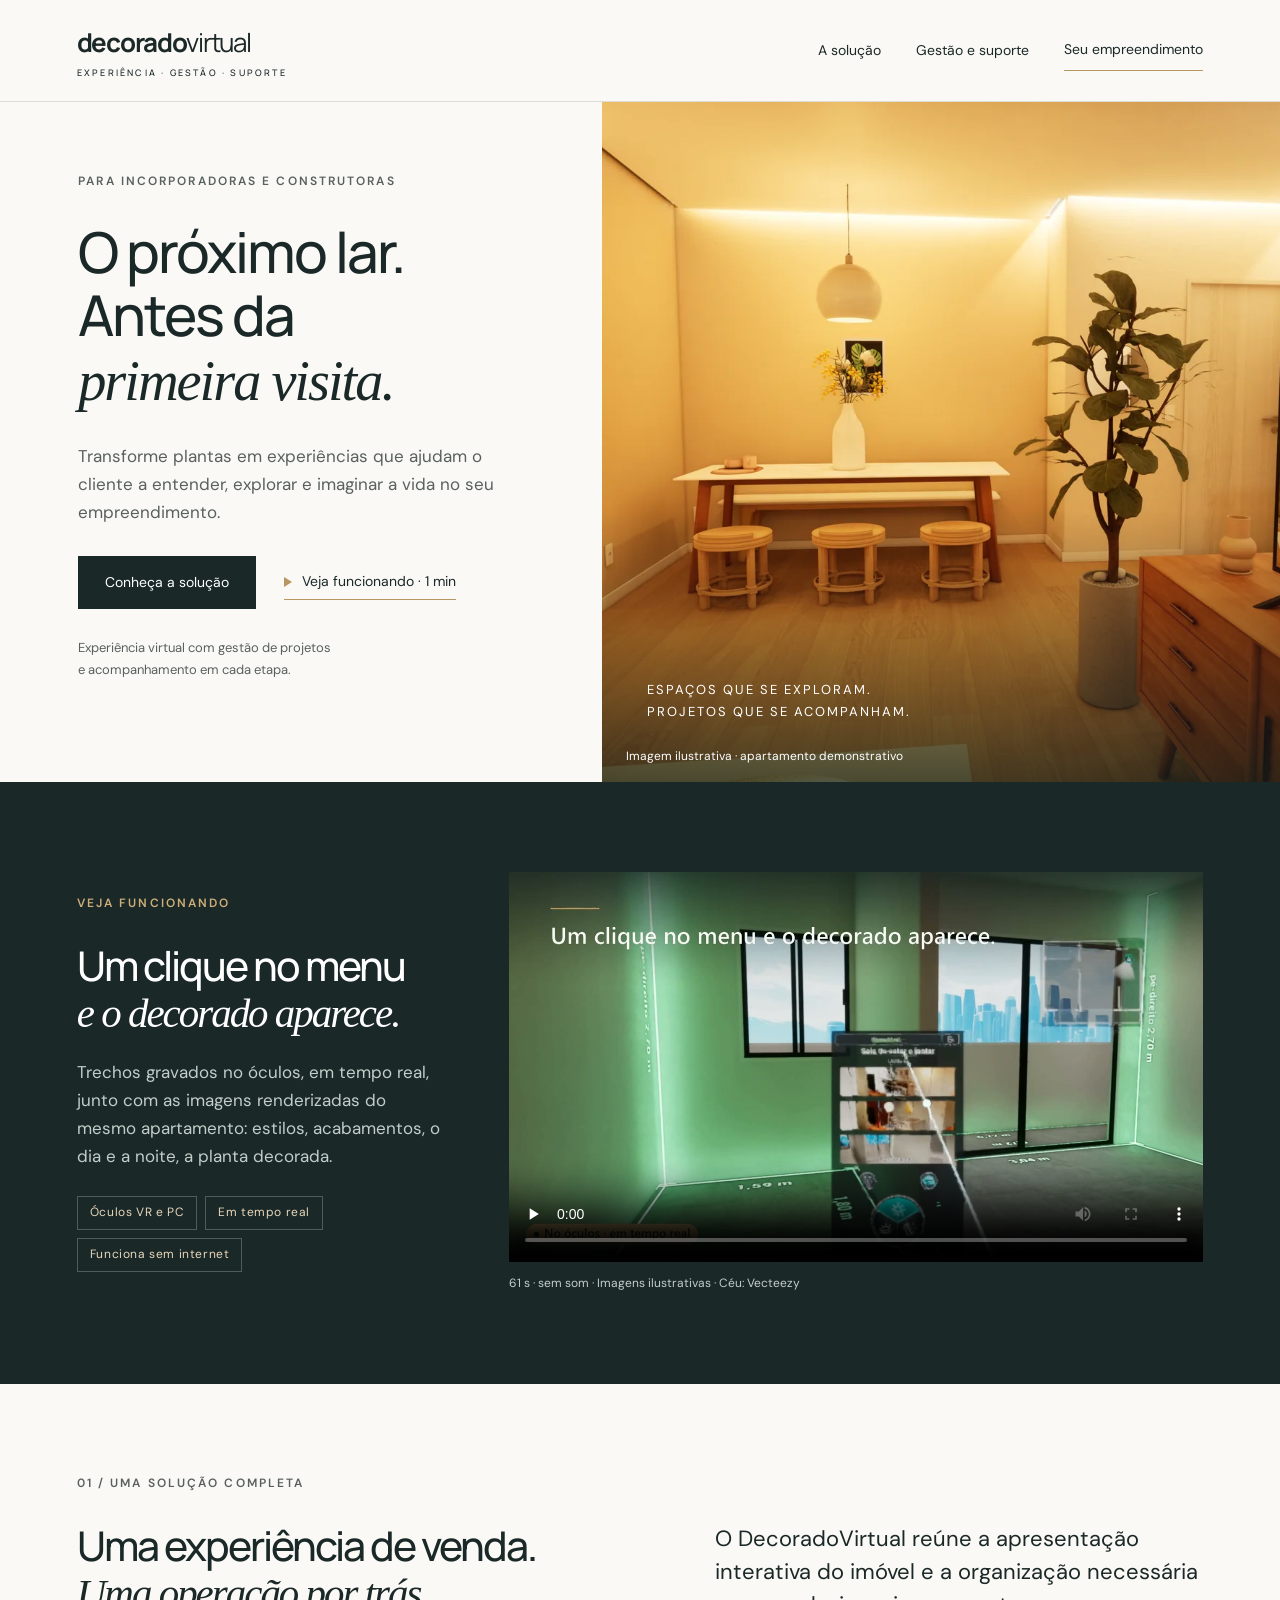
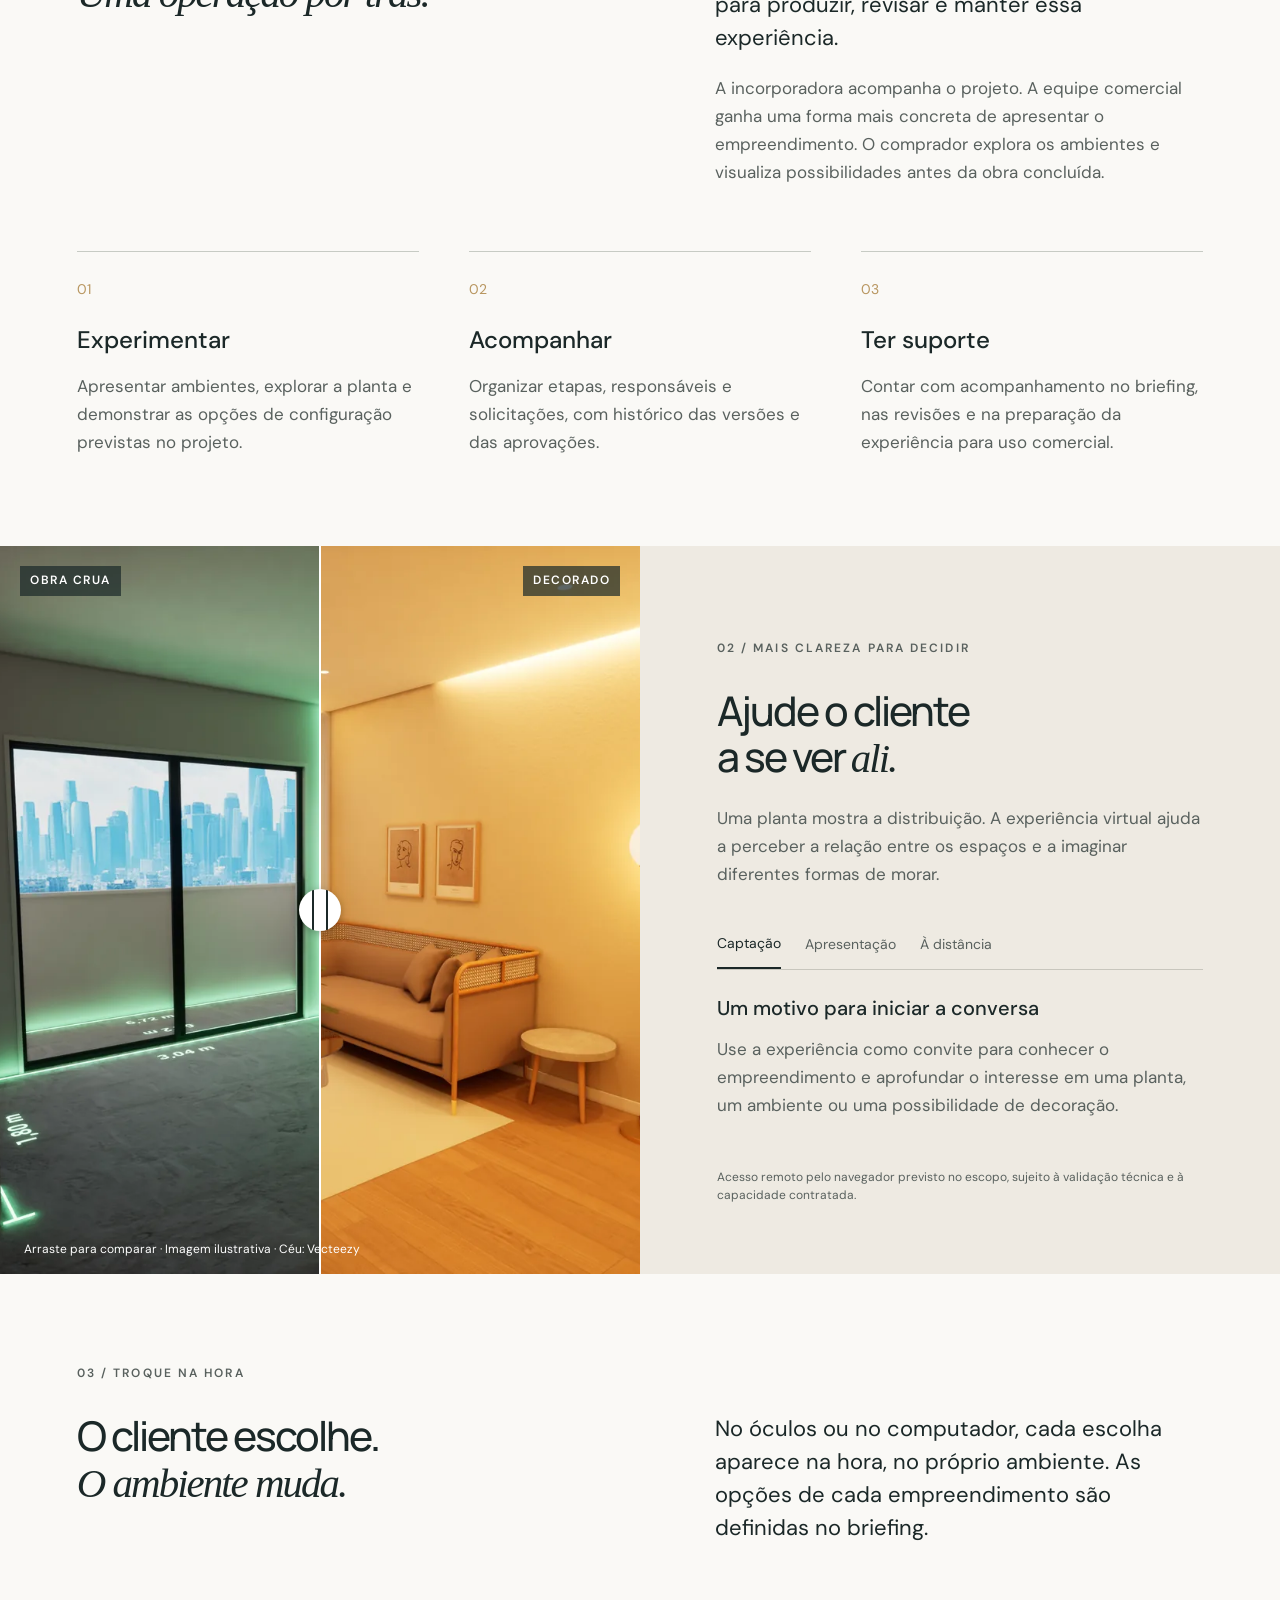
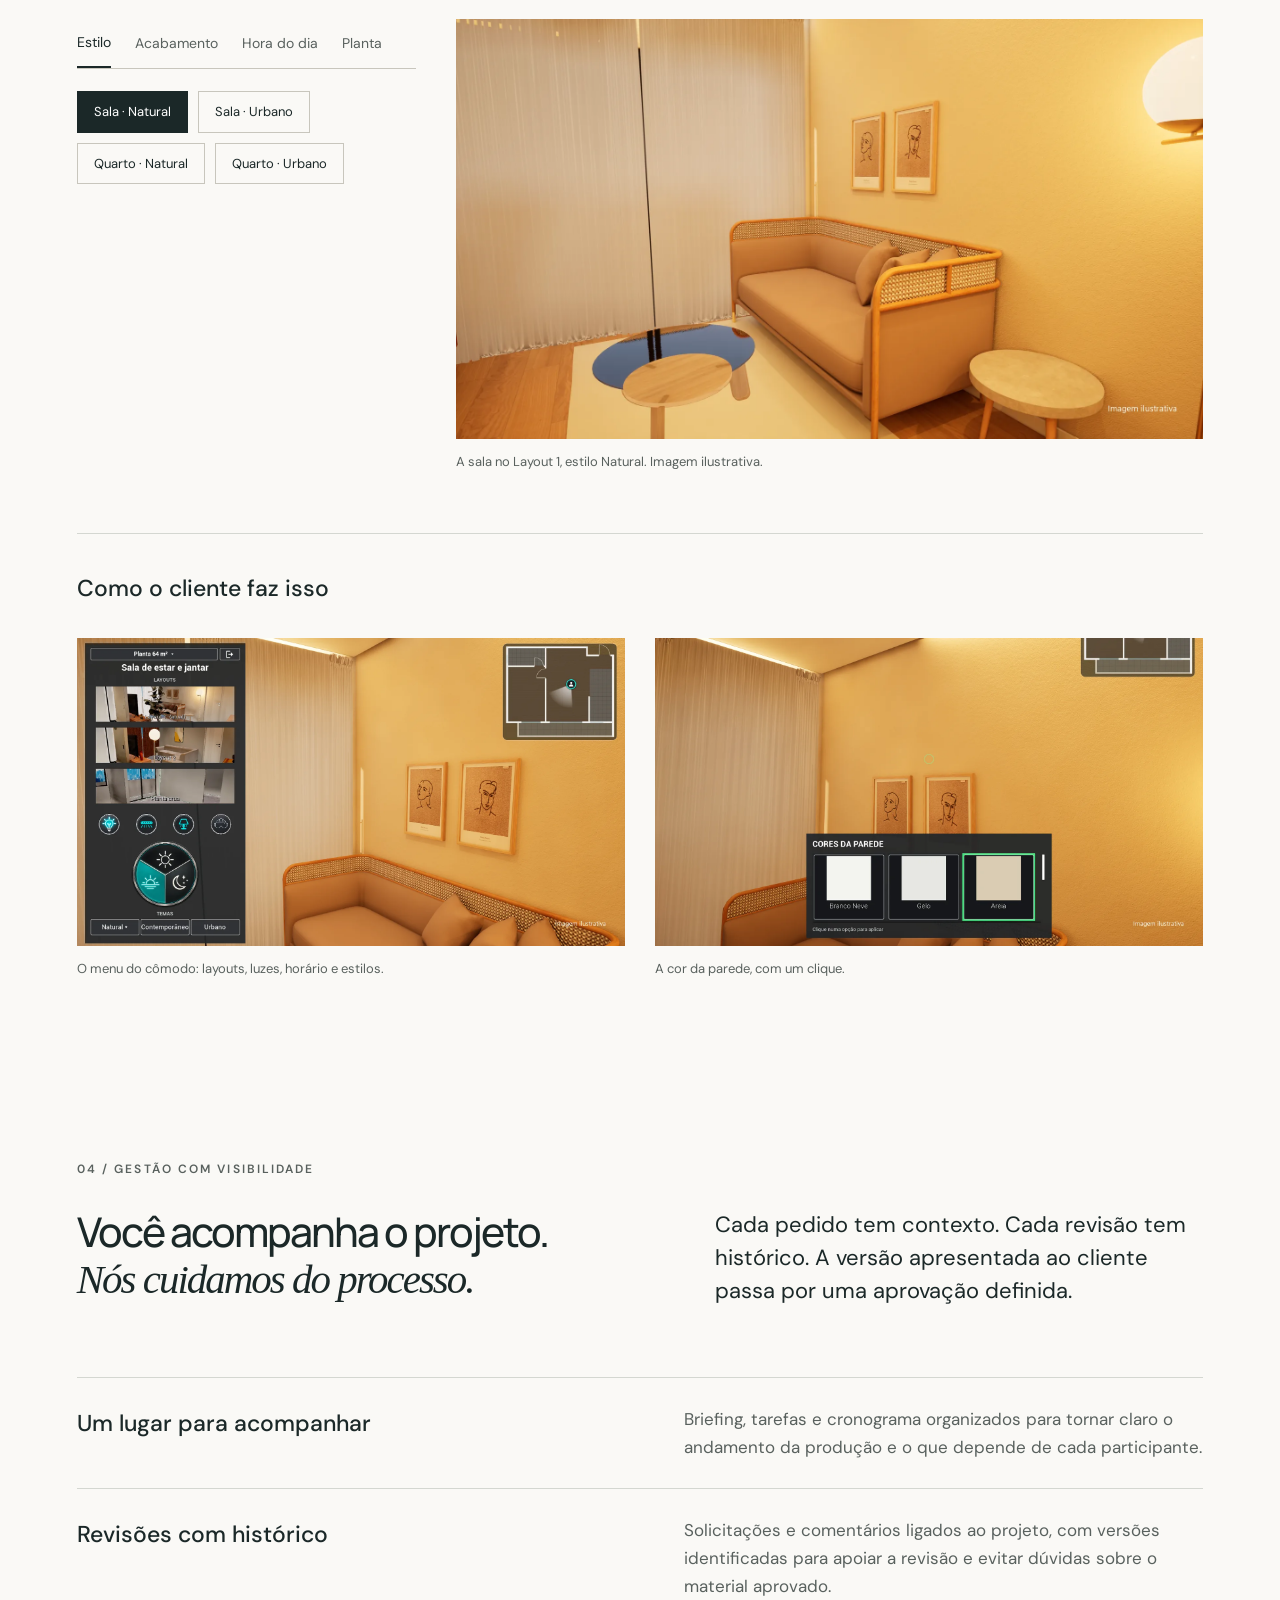
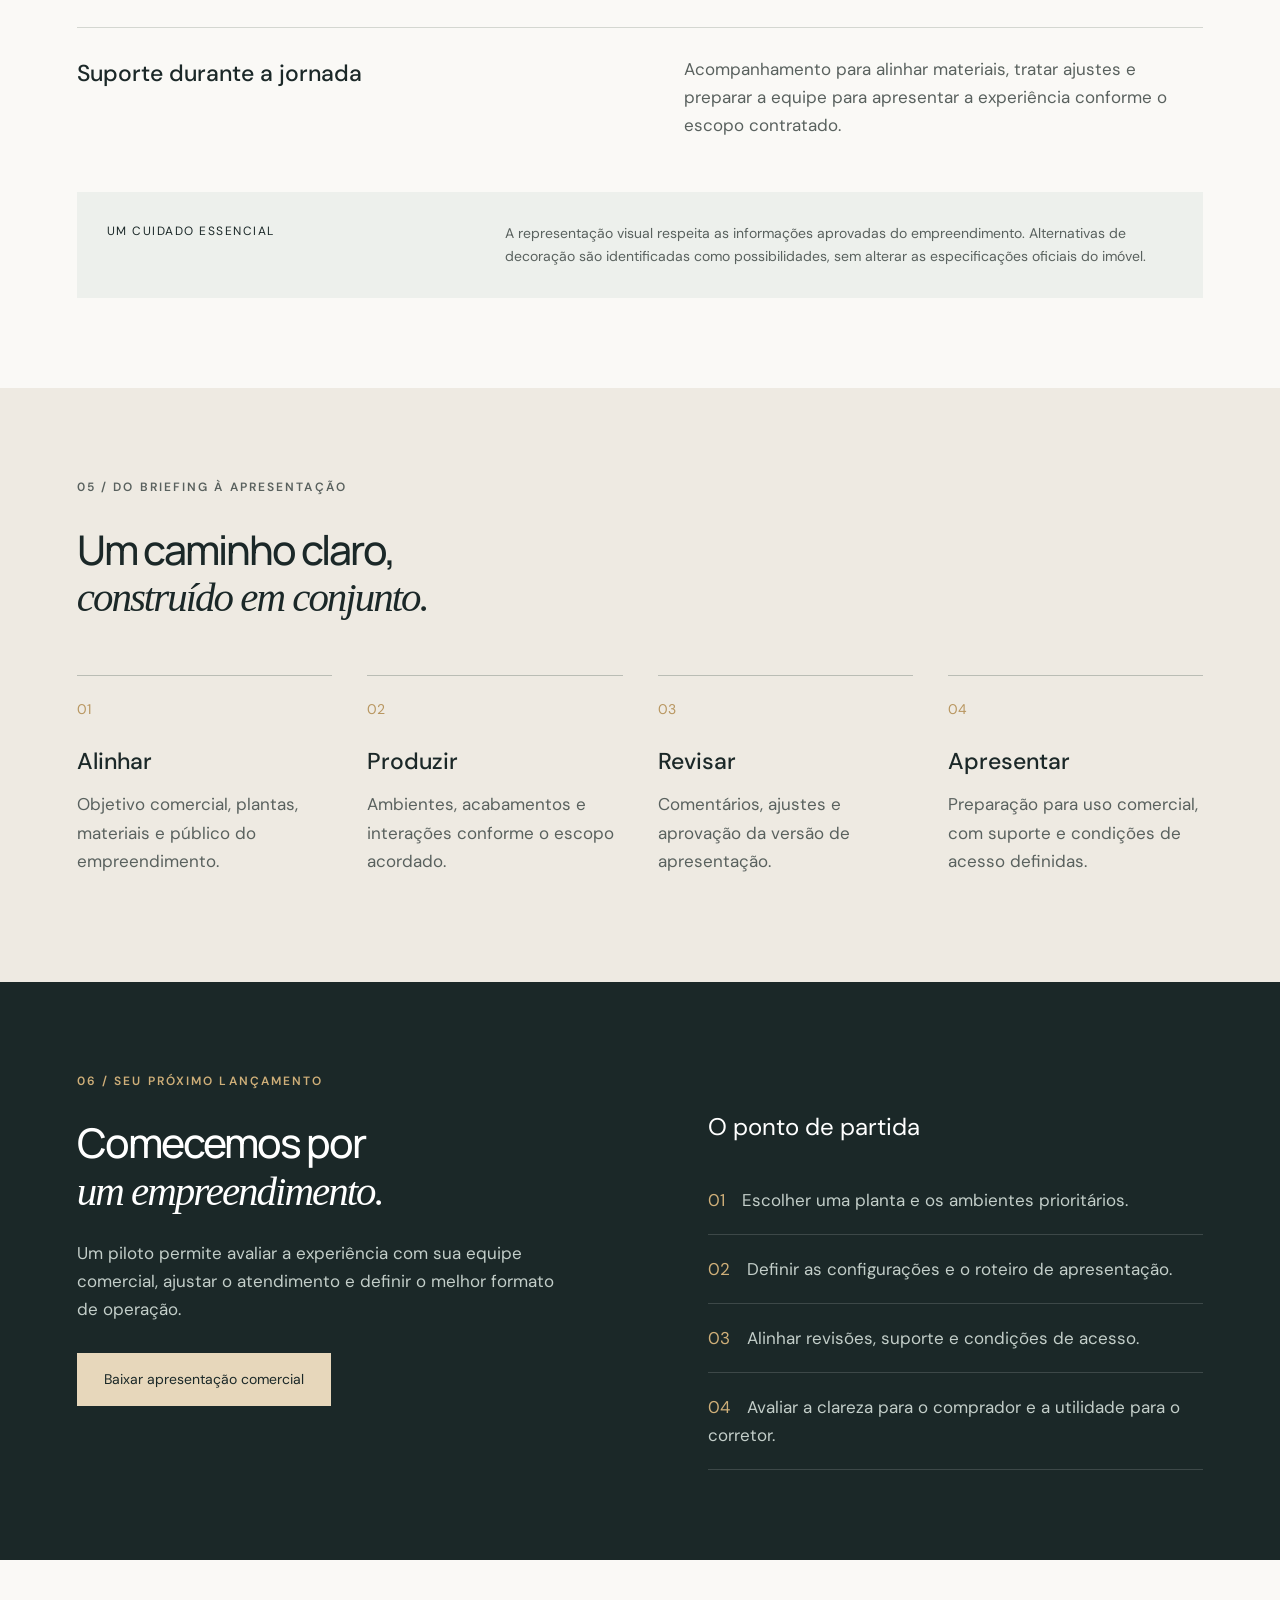
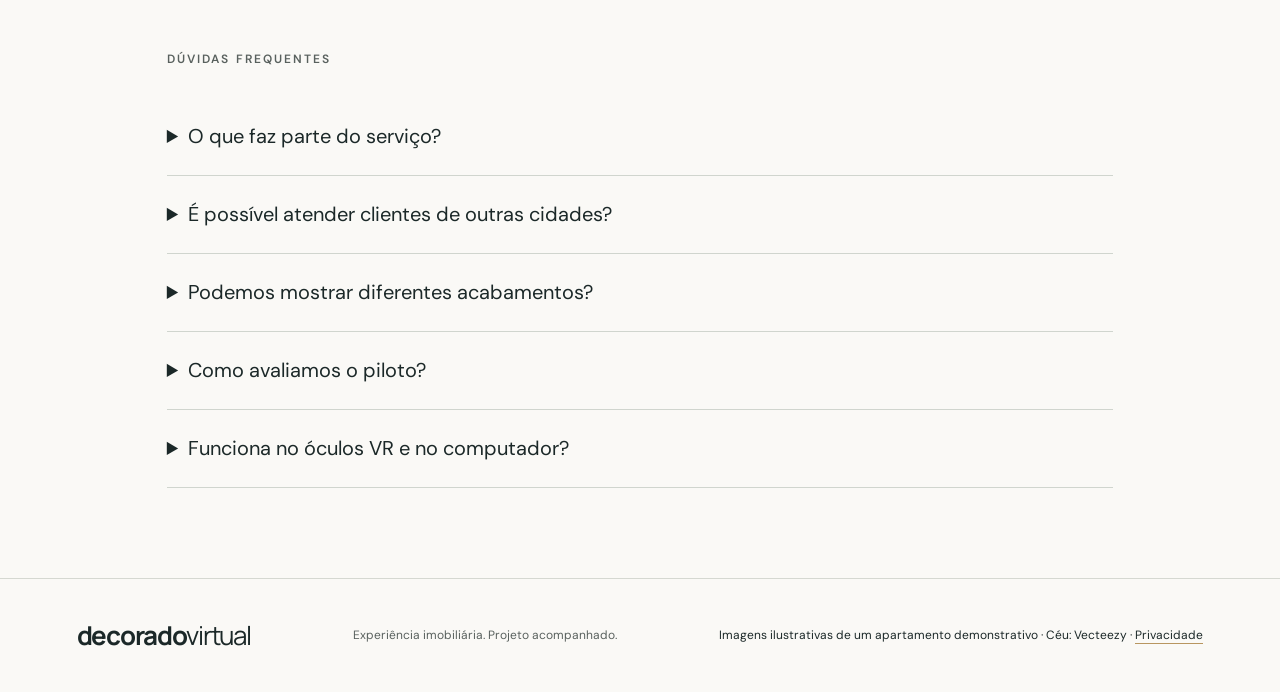
==== commit 0d419b1c: "Site com as mídias novas do produto (M1 a M7, vídeo A) - M1: capa com a sala renderizada (K01) e o l" ====
--- a/index.html
+++ b/index.html
@@ -1,9 +1,11 @@
-<!doctype html><html lang="pt-BR"><head><meta charset="utf-8"><meta name="viewport" content="width=device-width,initial-scale=1"><title>DecoradoVirtual | O empreendimento ganha vida</title><meta name="description" content="Experiências virtuais imobiliárias com gestão de projetos e acompanhamento para incorporadoras."><link rel="icon" type="image/svg+xml" href="data:image/svg+xml,%3Csvg xmlns='http://www.w3.org/2000/svg' viewBox='0 0 32 32'%3E%3Crect width='32' height='32' fill='%231b2828'/%3E%3Cpath d='M7 25V7h9q10 0 10 9t-10 9zm4-4h5q6 0 6-5t-6-5h-5z' fill='%23cfaf79'/%3E%3C/svg%3E"><link rel="stylesheet" href="style.css"></head><body>
+<!doctype html><html lang="pt-BR"><head><meta charset="utf-8"><meta name="viewport" content="width=device-width,initial-scale=1"><title>DecoradoVirtual | O empreendimento ganha vida</title><meta name="description" content="Experiências virtuais imobiliárias com gestão de projetos e acompanhamento para incorporadoras."><meta property="og:type" content="website"><meta property="og:site_name" content="DecoradoVirtual"><meta property="og:locale" content="pt_BR"><meta property="og:url" content="https://decoradovirtual.net/"><meta property="og:title" content="DecoradoVirtual | O empreendimento ganha vida"><meta property="og:description" content="Experiências virtuais imobiliárias com gestão de projetos e acompanhamento para incorporadoras."><meta property="og:image" content="https://decoradovirtual.net/assets/og_capa.jpg"><meta property="og:image:width" content="1200"><meta property="og:image:height" content="627"><meta property="og:image:alt" content="Sala do apartamento demonstrativo com o título O próximo lar. Antes da primeira visita."><meta name="twitter:card" content="summary_large_image"><link rel="icon" type="image/svg+xml" href="data:image/svg+xml,%3Csvg xmlns='http://www.w3.org/2000/svg' viewBox='0 0 32 32'%3E%3Crect width='32' height='32' fill='%231b2828'/%3E%3Cpath d='M7 25V7h9q10 0 10 9t-10 9zm4-4h5q6 0 6-5t-6-5h-5z' fill='%23cfaf79'/%3E%3C/svg%3E"><link rel="stylesheet" href="style.css"></head><body>
 <header><a class="brand" href="#inicio" aria-label="DecoradoVirtual início">decorado<span>virtual</span><small>EXPERIÊNCIA · GESTÃO · SUPORTE</small></a><nav aria-label="Principal"><a href="#solucao">A solução</a><a href="#gestao">Gestão e suporte</a><a href="#piloto" class="nav-cta">Seu empreendimento</a></nav></header>
-<main><section id="inicio" class="hero"><div class="hero-copy"><p class="eyebrow">PARA INCORPORADORAS E CONSTRUTORAS</p><h1>O próximo lar.<br>Antes da<br><em>primeira visita.</em></h1><p>Transforme plantas em experiências que ajudam o cliente a entender, explorar e imaginar a vida no seu empreendimento.</p><a class="button" href="#solucao">Conheça a solução</a><p class="hero-detail">Experiência virtual com gestão de projetos<br>e acompanhamento em cada etapa.</p></div><figure><img src="assets/living.webp" alt="Conceito de sala de estar contemporânea com amplas janelas e materiais naturais"><figcaption>Ambiente conceitual ilustrativo</figcaption><div class="image-note">ESPAÇOS QUE SE EXPLORAM.<br>PROJETOS QUE SE ACOMPANHAM.</div></figure></section>
+<main><section id="inicio" class="hero"><div class="hero-copy"><p class="eyebrow">PARA INCORPORADORAS E CONSTRUTORAS</p><h1>O próximo lar.<br>Antes da<br><em>primeira visita.</em></h1><p>Transforme plantas em experiências que ajudam o cliente a entender, explorar e imaginar a vida no seu empreendimento.</p><div class="hero-actions"><a class="button" href="#solucao">Conheça a solução</a><a class="play-link" href="#veja">Veja funcionando · 1 min</a></div><p class="hero-detail">Experiência virtual com gestão de projetos<br>e acompanhamento em cada etapa.</p></div><figure><img src="assets/capa.webp" alt="Sala de estar e jantar do apartamento demonstrativo no fim da tarde, com sofá de palhinha, mesa com banquinhos e TV ligada"><figcaption>Imagem ilustrativa · apartamento demonstrativo</figcaption><div class="image-note">ESPAÇOS QUE SE EXPLORAM.<br>PROJETOS QUE SE ACOMPANHAM.</div></figure></section>
+<section id="veja" class="watch"><div><p class="eyebrow">VEJA FUNCIONANDO</p><h2>Um clique no menu<br><em>e o decorado aparece.</em></h2><p>Trechos gravados no óculos, em tempo real, junto com as imagens renderizadas do mesmo apartamento: estilos, acabamentos, o dia e a noite, a planta decorada.</p><div class="badges"><span>Óculos VR e PC</span><span>Em tempo real</span><span>Funciona sem internet</span></div></div><div><video id="video" controls preload="none" playsinline poster="assets/capa_video_vr.jpg" src="assets/video_funcionalidades_vr.mp4" aria-label="Vídeo de 61 segundos do DecoradoVirtual funcionando"></video><p class="video-note">61 s · sem som · Imagens ilustrativas · Céu: Vecteezy</p></div></section>
 <section id="solucao" class="intro section"><p class="eyebrow">01 / UMA SOLUÇÃO COMPLETA</p><div class="split"><h2>Uma experiência de venda.<br><em>Uma operação por trás.</em></h2><div><p class="lead">O DecoradoVirtual reúne a apresentação interativa do imóvel e a organização necessária para produzir, revisar e manter essa experiência.</p><p>A incorporadora acompanha o projeto. A equipe comercial ganha uma forma mais concreta de apresentar o empreendimento. O comprador explora os ambientes e visualiza possibilidades antes da obra concluída.</p></div></div><div class="pillars"><article><span>01</span><h3>Experimentar</h3><p>Apresentar ambientes, explorar a planta e demonstrar as opções de configuração previstas no projeto.</p></article><article><span>02</span><h3>Acompanhar</h3><p>Organizar etapas, responsáveis e solicitações, com histórico das versões e das aprovações.</p></article><article><span>03</span><h3>Ter suporte</h3><p>Contar com acompanhamento no briefing, nas revisões e na preparação da experiência para uso comercial.</p></article></div></section>
-<section id="experiencia" class="experience"><figure><img src="assets/materials.webp" alt="Conceito de interior residencial com madeira e pedra natural" loading="lazy"><figcaption>Imagem conceitual. Opções definidas por empreendimento.</figcaption></figure><div class="experience-copy"><p class="eyebrow">02 / MAIS CLAREZA PARA DECIDIR</p><h2>Ajude o cliente<br>a se ver <em>ali.</em></h2><p>Uma planta mostra a distribuição. A experiência virtual ajuda a perceber a relação entre os espaços e a imaginar diferentes formas de morar.</p><div class="use-tabs" role="tablist" aria-label="Aplicações comerciais"><button role="tab" id="tab-captacao" aria-selected="true" aria-controls="use-panel" data-use="captacao">Captação</button><button role="tab" id="tab-venda" aria-selected="false" aria-controls="use-panel" tabindex="-1" data-use="venda">Apresentação</button><button role="tab" id="tab-remoto" aria-selected="false" aria-controls="use-panel" tabindex="-1" data-use="remoto">À distância</button></div><div id="use-panel" role="tabpanel" aria-labelledby="tab-captacao" tabindex="0"><h3>Um motivo para iniciar a conversa</h3><p>Use a experiência como convite para conhecer o empreendimento e aprofundar o interesse em uma planta, um ambiente ou uma possibilidade de decoração.</p></div><p class="fine">Acesso remoto pelo navegador previsto no escopo, sujeito à validação técnica e à capacidade contratada.</p></div></section>
-<section id="gestao" class="section management"><p class="eyebrow">03 / GESTÃO COM VISIBILIDADE</p><div class="split"><h2>Você acompanha o projeto.<br><em>Nós cuidamos do processo.</em></h2><p class="lead">Cada pedido tem contexto. Cada revisão tem histórico. A versão apresentada ao cliente passa por uma aprovação definida.</p></div><div class="management-rows"><article><h3>Um lugar para acompanhar</h3><p>Briefing, tarefas e cronograma organizados para tornar claro o andamento da produção e o que depende de cada participante.</p></article><article><h3>Revisões com histórico</h3><p>Solicitações e comentários ligados ao projeto, com versões identificadas para apoiar a revisão e evitar dúvidas sobre o material aprovado.</p></article><article><h3>Suporte durante a jornada</h3><p>Acompanhamento para alinhar materiais, tratar ajustes e preparar a equipe para apresentar a experiência conforme o escopo contratado.</p></article></div><div class="principle"><span>UM CUIDADO ESSENCIAL</span><p>A representação visual respeita as informações aprovadas do empreendimento. Alternativas de decoração são identificadas como possibilidades, sem alterar as especificações oficiais do imóvel.</p></div></section>
-<section id="processo" class="section process"><p class="eyebrow">04 / DO BRIEFING À APRESENTAÇÃO</p><h2>Um caminho claro,<br><em>construído em conjunto.</em></h2><ol><li><span>01</span><h3>Alinhar</h3><p>Objetivo comercial, plantas, materiais e público do empreendimento.</p></li><li><span>02</span><h3>Produzir</h3><p>Ambientes, acabamentos e interações conforme o escopo acordado.</p></li><li><span>03</span><h3>Revisar</h3><p>Comentários, ajustes e aprovação da versão de apresentação.</p></li><li><span>04</span><h3>Apresentar</h3><p>Preparação para uso comercial, com suporte e condições de acesso definidas.</p></li></ol></section>
-<section id="piloto" class="section pilot"><div><p class="eyebrow">05 / SEU PRÓXIMO LANÇAMENTO</p><h2>Comecemos por<br><em>um empreendimento.</em></h2><p>Um piloto permite avaliar a experiência com sua equipe comercial, ajustar o atendimento e definir o melhor formato de operação.</p><a class="button light" href="DecoradoVirtual-Comercial.pptx" download>Baixar apresentação comercial</a></div><div class="pilot-list"><h3>O ponto de partida</h3><p><span>01</span> Escolher uma planta e os ambientes prioritários.</p><p><span>02</span> Definir as configurações e o roteiro de apresentação.</p><p><span>03</span> Alinhar revisões, suporte e condições de acesso.</p><p><span>04</span> Avaliar a clareza para o comprador e a utilidade para o corretor.</p></div></section>
-<section class="section faq"><p class="eyebrow">DÚVIDAS FREQUENTES</p><details><summary>O que faz parte do serviço?</summary><p>A proposta combina produção da experiência virtual, gestão das etapas e acompanhamento. Ambientes, interações, revisões e suporte são definidos para cada empreendimento.</p></details><details><summary>É possível atender clientes de outras cidades?</summary><p>O atendimento remoto faz parte da proposta. O acesso interativo pelo navegador está previsto e depende da validação técnica no piloto e das condições de conexão e capacidade contratada.</p></details><details><summary>Podemos mostrar diferentes acabamentos?</summary><p>As opções de materiais, decoração e configuração são definidas no briefing e implementadas conforme o escopo. Alternativas visuais são diferenciadas das especificações oficiais do imóvel.</p></details><details><summary>Como avaliamos o piloto?</summary><p>Combine critérios com a equipe: facilidade de apresentação, compreensão da planta, dúvidas dos compradores e continuidade do atendimento. Metas de conversão devem ser medidas no contexto real da incorporadora.</p></details></section></main><footer><a class="brand" href="#inicio">decorado<span>virtual</span></a><p>Experiência imobiliária. Projeto acompanhado.</p><small>Imagens conceituais ilustrativas, geradas por IA. · <a href="privacidade/">Privacidade</a></small></footer><script src="app.js"></script></body></html>
+<section id="experiencia" class="experience"><figure class="compare" id="compare"><img src="assets/decorado.webp" alt="A sala decorada, com sofá, luminária de piso e quadros" loading="lazy"><img class="c-top" src="assets/obra_crua.webp" alt="A mesma sala na obra crua, com as medidas marcadas no chão" loading="lazy"><input type="range" min="0" max="100" value="50" aria-label="Comparar a obra crua (esquerda) com o decorado (direita)"><span class="c-line"></span><span class="c-lab l">OBRA CRUA</span><span class="c-lab r">DECORADO</span><figcaption>Arraste para comparar · Imagem ilustrativa · Céu: Vecteezy</figcaption></figure><div class="experience-copy"><p class="eyebrow">02 / MAIS CLAREZA PARA DECIDIR</p><h2>Ajude o cliente<br>a se ver <em>ali.</em></h2><p>Uma planta mostra a distribuição. A experiência virtual ajuda a perceber a relação entre os espaços e a imaginar diferentes formas de morar.</p><div class="use-tabs" role="tablist" aria-label="Aplicações comerciais"><button role="tab" id="tab-captacao" aria-selected="true" aria-controls="use-panel" data-use="captacao">Captação</button><button role="tab" id="tab-venda" aria-selected="false" aria-controls="use-panel" tabindex="-1" data-use="venda">Apresentação</button><button role="tab" id="tab-remoto" aria-selected="false" aria-controls="use-panel" tabindex="-1" data-use="remoto">À distância</button></div><div id="use-panel" role="tabpanel" aria-labelledby="tab-captacao" tabindex="0"><h3>Um motivo para iniciar a conversa</h3><p>Use a experiência como convite para conhecer o empreendimento e aprofundar o interesse em uma planta, um ambiente ou uma possibilidade de decoração.</p></div><p class="fine">Acesso remoto pelo navegador previsto no escopo, sujeito à validação técnica e à capacidade contratada.</p></div></section>
+<section id="troque" class="section try"><p class="eyebrow">03 / TROQUE NA HORA</p><div class="split"><h2>O cliente escolhe.<br><em>O ambiente muda.</em></h2><p class="lead">No óculos ou no computador, cada escolha aparece na hora, no próprio ambiente. As opções de cada empreendimento são definidas no briefing.</p></div><div class="config"><div><div class="use-tabs" role="tablist" aria-label="O que trocar"><button role="tab" id="cfg-estilo" aria-selected="true" aria-controls="cfg-panel" data-cfg="estilo">Estilo</button><button role="tab" id="cfg-acabamento" aria-selected="false" aria-controls="cfg-panel" tabindex="-1" data-cfg="acabamento">Acabamento</button><button role="tab" id="cfg-hora" aria-selected="false" aria-controls="cfg-panel" tabindex="-1" data-cfg="hora">Hora do dia</button><button role="tab" id="cfg-planta" aria-selected="false" aria-controls="cfg-panel" tabindex="-1" data-cfg="planta">Planta</button></div><div class="chips" id="cfg-chips" role="group" aria-label="Opções"></div></div><figure class="stage" id="cfg-panel" role="tabpanel" aria-labelledby="cfg-estilo"><img src="assets/estilo_sala_natural.webp" alt="A sala no estilo Natural, com sofá de palhinha e mesa de centro clara" loading="lazy" decoding="async"><figcaption>A sala no Layout 1, estilo Natural. Imagem ilustrativa.</figcaption></figure></div><div class="how"><h3>Como o cliente faz isso</h3><figure><img src="assets/menu_comodo.webp" alt="O menu do cômodo no produto, com os layouts, as luzes, o horário e os estilos" loading="lazy"><figcaption>O menu do cômodo: layouts, luzes, horário e estilos.</figcaption></figure><figure><img src="assets/menu_parede.webp" alt="A troca da cor da parede no produto, com as opções Branco Neve, Gelo e Areia" loading="lazy"><figcaption>A cor da parede, com um clique.</figcaption></figure></div></section>
+<section id="gestao" class="section management"><p class="eyebrow">04 / GESTÃO COM VISIBILIDADE</p><div class="split"><h2>Você acompanha o projeto.<br><em>Nós cuidamos do processo.</em></h2><p class="lead">Cada pedido tem contexto. Cada revisão tem histórico. A versão apresentada ao cliente passa por uma aprovação definida.</p></div><div class="management-rows"><article><h3>Um lugar para acompanhar</h3><p>Briefing, tarefas e cronograma organizados para tornar claro o andamento da produção e o que depende de cada participante.</p></article><article><h3>Revisões com histórico</h3><p>Solicitações e comentários ligados ao projeto, com versões identificadas para apoiar a revisão e evitar dúvidas sobre o material aprovado.</p></article><article><h3>Suporte durante a jornada</h3><p>Acompanhamento para alinhar materiais, tratar ajustes e preparar a equipe para apresentar a experiência conforme o escopo contratado.</p></article></div><div class="principle"><span>UM CUIDADO ESSENCIAL</span><p>A representação visual respeita as informações aprovadas do empreendimento. Alternativas de decoração são identificadas como possibilidades, sem alterar as especificações oficiais do imóvel.</p></div></section>
+<section id="processo" class="section process"><p class="eyebrow">05 / DO BRIEFING À APRESENTAÇÃO</p><h2>Um caminho claro,<br><em>construído em conjunto.</em></h2><ol><li><span>01</span><h3>Alinhar</h3><p>Objetivo comercial, plantas, materiais e público do empreendimento.</p></li><li><span>02</span><h3>Produzir</h3><p>Ambientes, acabamentos e interações conforme o escopo acordado.</p></li><li><span>03</span><h3>Revisar</h3><p>Comentários, ajustes e aprovação da versão de apresentação.</p></li><li><span>04</span><h3>Apresentar</h3><p>Preparação para uso comercial, com suporte e condições de acesso definidas.</p></li></ol></section>
+<section id="piloto" class="section pilot"><div><p class="eyebrow">06 / SEU PRÓXIMO LANÇAMENTO</p><h2>Comecemos por<br><em>um empreendimento.</em></h2><p>Um piloto permite avaliar a experiência com sua equipe comercial, ajustar o atendimento e definir o melhor formato de operação.</p><a class="button light" href="DecoradoVirtual-Comercial.pptx" download>Baixar apresentação comercial</a></div><div class="pilot-list"><h3>O ponto de partida</h3><p><span>01</span> Escolher uma planta e os ambientes prioritários.</p><p><span>02</span> Definir as configurações e o roteiro de apresentação.</p><p><span>03</span> Alinhar revisões, suporte e condições de acesso.</p><p><span>04</span> Avaliar a clareza para o comprador e a utilidade para o corretor.</p></div></section>
+<section class="section faq"><p class="eyebrow">DÚVIDAS FREQUENTES</p><details><summary>O que faz parte do serviço?</summary><p>A proposta combina produção da experiência virtual, gestão das etapas e acompanhamento. Ambientes, interações, revisões e suporte são definidos para cada empreendimento.</p></details><details><summary>É possível atender clientes de outras cidades?</summary><p>O atendimento remoto faz parte da proposta. O acesso interativo pelo navegador está previsto e depende da validação técnica no piloto e das condições de conexão e capacidade contratada.</p></details><details><summary>Podemos mostrar diferentes acabamentos?</summary><p>As opções de materiais, decoração e configuração são definidas no briefing e implementadas conforme o escopo. Alternativas visuais são diferenciadas das especificações oficiais do imóvel.</p></details><details><summary>Como avaliamos o piloto?</summary><p>Combine critérios com a equipe: facilidade de apresentação, compreensão da planta, dúvidas dos compradores e continuidade do atendimento. Metas de conversão devem ser medidas no contexto real da incorporadora.</p></details><details><summary>Funciona no óculos VR e no computador?</summary><p>Sim. A mesma experiência roda em tempo real no computador e no óculos de realidade virtual ligado a ele, e não depende de internet durante a apresentação.</p></details></section></main><footer><a class="brand" href="#inicio">decorado<span>virtual</span></a><p>Experiência imobiliária. Projeto acompanhado.</p><small>Imagens ilustrativas de um apartamento demonstrativo · Céu: Vecteezy · <a href="privacidade/">Privacidade</a></small></footer><script src="app.js"></script></body></html>
--- a/style.css
+++ b/style.css
@@ -1,2 +1,2 @@
 @import url('https://fonts.googleapis.com/css2?family=DM+Sans:wght@400;500;600;700&family=Manrope:wght@400;500;600;700&display=swap');
-:root{--ink:#1b2828;--paper:#faf9f6;--accent:#b89660;--muted:#59615e}*{box-sizing:border-box}html{scroll-behavior:smooth;scroll-padding-top:95px}body{margin:0;background:var(--paper);color:var(--ink);font-family:'DM Sans',sans-serif;font-size:17px;line-height:1.65}a{color:inherit;text-decoration:none}button{font:inherit}header{height:102px;padding:0 6%;display:flex;align-items:center;justify-content:space-between;border-bottom:1px solid #dddcd5;background:var(--paper)}.brand{font-family:Manrope,sans-serif;font-size:26px;letter-spacing:-1.3px;font-weight:700}.brand span{font-weight:400}.brand small{display:block;font-size:9px;letter-spacing:2.2px;font-weight:500;margin-top:2px}nav{display:flex;gap:35px;align-items:center;font-size:14px}.nav-cta{border-bottom:1px solid var(--accent);padding:8px 0}h1,h2,h3,p,figure{margin:0}h1,h2{font-family:Manrope,sans-serif;font-weight:500;line-height:1.13;letter-spacing:-2px}h1{font-size:clamp(44px,4.4vw,76px)}h2{font-size:clamp(32px,3.2vw,50px)}em{font-family:Georgia,serif;font-weight:400}p{color:var(--muted)}.eyebrow{font-size:12px;letter-spacing:2.1px;font-weight:600;margin-bottom:28px}.hero{display:grid;grid-template-columns:47% 53%;min-height:680px}.hero-copy{padding:70px 11% 48px 13%}.hero-copy>p:not(.eyebrow){max-width:460px;margin-top:28px}.hero figure{position:relative;min-height:680px;overflow:hidden}.hero img{width:100%;height:100%;object-fit:cover;position:absolute}.hero figure:after{content:'';position:absolute;inset:60% 0 0;background:linear-gradient(transparent,#11201dbb)}.image-note{position:absolute;bottom:60px;left:45px;color:white;z-index:1;font-size:13px;letter-spacing:2px}figcaption{font-size:12px;position:absolute;bottom:15px;left:24px;color:white;z-index:2}.button{display:inline-block;background:var(--ink);color:white;padding:15px 27px;font-size:14px;margin-top:30px}.button:hover{background:#354a47}.hero-detail{font-size:13px;line-height:1.7}.section{padding:90px 6%}.split{display:grid;grid-template-columns:1.1fr 1fr;gap:9%;align-items:start}.lead{font-size:22px;line-height:1.5;margin-bottom:20px;color:var(--ink)}.pillars{display:grid;grid-template-columns:repeat(3,1fr);gap:50px;margin-top:65px}.pillars article{border-top:1px solid #c7cbc4;padding-top:22px}.pillars span,.process li>span{color:var(--accent);font-size:14px}.pillars h3{font-size:24px;font-weight:500;margin:18px 0 12px}.experience{display:grid;grid-template-columns:1fr 1fr;background:#eeeae2}.experience figure{position:relative;min-height:620px}.experience img{position:absolute;width:100%;height:100%;object-fit:cover}.experience-copy{padding:70px 12%}.experience-copy>p{margin-top:23px}.use-tabs{display:flex;border-bottom:1px solid #c8c6bd;margin-top:32px;gap:24px}.use-tabs button{font-size:14px;border:0;background:none;padding:12px 0;cursor:pointer;color:var(--muted)}.use-tabs button[aria-selected=true]{border-bottom:2px solid var(--ink);color:var(--ink)}#use-panel{min-height:175px;padding-top:22px}#use-panel h3{font-size:20px;margin-bottom:10px;font-weight:500}.fine{font-size:12px!important;line-height:1.5}.management-rows{margin-top:50px}.management-rows article{display:grid;grid-template-columns:1fr 1.1fr;gap:12%;padding:27px 0;border-top:1px solid #d4d7d1}.management-rows h3{font-size:23px;font-weight:500}.principle{display:grid;grid-template-columns:1fr 2fr;gap:6%;background:#edf0ec;padding:30px;margin-top:26px}.principle span{font-size:12px;letter-spacing:1.5px}.principle p{font-size:14px}.process{background:#eeeae2}.process ol{list-style:none;padding:0;display:grid;grid-template-columns:repeat(4,1fr);gap:35px;margin-top:55px}.process li{border-top:1px solid #babdb5;padding-top:18px}.process h3{font-size:23px;font-weight:500;margin:20px 0 10px}.pilot{background:var(--ink);color:white;display:grid;grid-template-columns:1fr 1fr;gap:12%}.pilot p{color:#c3cec9}.pilot h2{margin-bottom:25px}.pilot .eyebrow{color:#cfaf79}.light{background:#e7d7bb;color:var(--ink)}.light:hover{background:#f5e8d1}.pilot-list{padding-top:35px}.pilot-list h3{font-size:24px;font-weight:400;margin-bottom:20px}.pilot-list p{padding:20px 0;border-bottom:1px solid #ffffff26}.pilot-list span{margin-right:12px;color:#cfaf79}.faq{max-width:1100px;margin:auto}.faq details{border-bottom:1px solid #d0d5ce;padding:22px 0}.faq summary{cursor:pointer;font-size:20px}.faq details p{padding-top:18px}footer{padding:35px 6%;border-top:1px solid #d5d8d1;display:flex;gap:25px;justify-content:space-between;align-items:center}footer p,footer small{font-size:12px}.legal{max-width:860px;margin:auto;padding:70px 6% 90px}.legal h1{font-size:clamp(38px,3.6vw,56px);margin-bottom:14px}.legal h2{font-size:clamp(22px,2vw,28px);letter-spacing:-0.5px;margin:46px 0 14px}.legal p{margin-bottom:14px}.legal ul{padding-left:20px;margin:0 0 14px;color:var(--muted)}.legal li{margin-bottom:10px}.legal strong{color:var(--ink);font-weight:600}.legal a,footer small a{border-bottom:1px solid var(--accent)}.legal code{font-size:15px;background:#eeeae2;padding:1px 6px}.legal-data{font-size:13px}:focus-visible{outline:3px solid #a27f47;outline-offset:5px}@media(max-width:800px){header{height:85px;padding:0 6%}nav a:not(.nav-cta){display:none}nav{font-size:12px}.brand{font-size:22px}.brand small{font-size:8px}.hero{grid-template-columns:1fr}.hero-copy{padding:45px 6%}.hero figure{min-height:440px}.hero h1{font-size:54px}.hero-copy>p:not(.eyebrow){max-width:600px}.section{padding:60px 6%}.split,.experience,.pilot{grid-template-columns:1fr;gap:30px}.pillars{gap:25px}.experience figure{min-height:430px}.experience-copy{padding:50px 6%}.management-rows article{grid-template-columns:1fr;gap:12px}.principle{grid-template-columns:1fr;gap:14px}.process ol{grid-template-columns:1fr 1fr}.pilot-list{padding:0}footer{flex-wrap:wrap}.eyebrow{font-size:11px}h2{letter-spacing:-1px}.pillars h3{font-size:20px}}@media(max-width:480px){.pillars{grid-template-columns:1fr;margin-top:40px}.hero h1{font-size:46px}.hero figure{min-height:350px}.process ol{gap:25px}.use-tabs{gap:17px}.nav-cta{max-width:105px;text-align:center}.lead{font-size:20px}}@media(prefers-reduced-motion:reduce){html{scroll-behavior:auto}}
+:root{--ink:#1b2828;--paper:#faf9f6;--accent:#b89660;--muted:#59615e}*{box-sizing:border-box}html{scroll-behavior:smooth;scroll-padding-top:95px}body{margin:0;background:var(--paper);color:var(--ink);font-family:'DM Sans',sans-serif;font-size:17px;line-height:1.65}a{color:inherit;text-decoration:none}button{font:inherit}header{height:102px;padding:0 6%;display:flex;align-items:center;justify-content:space-between;border-bottom:1px solid #dddcd5;background:var(--paper)}.brand{font-family:Manrope,sans-serif;font-size:26px;letter-spacing:-1.3px;font-weight:700}.brand span{font-weight:400}.brand small{display:block;font-size:9px;letter-spacing:2.2px;font-weight:500;margin-top:2px}nav{display:flex;gap:35px;align-items:center;font-size:14px}.nav-cta{border-bottom:1px solid var(--accent);padding:8px 0}h1,h2,h3,p,figure{margin:0}h1,h2{font-family:Manrope,sans-serif;font-weight:500;line-height:1.13;letter-spacing:-2px}h1{font-size:clamp(44px,4.4vw,76px)}h2{font-size:clamp(32px,3.2vw,50px)}em{font-family:Georgia,serif;font-weight:400}p{color:var(--muted)}.eyebrow{font-size:12px;letter-spacing:2.1px;font-weight:600;margin-bottom:28px}.hero{display:grid;grid-template-columns:47% 53%;min-height:680px}.hero-copy{padding:70px 11% 48px 13%}.hero-copy>p:not(.eyebrow){max-width:460px;margin-top:28px}.hero figure{position:relative;min-height:680px;overflow:hidden}.hero img{width:100%;height:100%;object-fit:cover;object-position:42% 50%;position:absolute}.hero figure:after{content:'';position:absolute;inset:60% 0 0;background:linear-gradient(transparent,#11201dbb)}.image-note{position:absolute;bottom:60px;left:45px;color:white;z-index:1;font-size:13px;letter-spacing:2px}figcaption{font-size:12px;position:absolute;bottom:15px;left:24px;color:white;z-index:2}.button{display:inline-block;background:var(--ink);color:white;padding:15px 27px;font-size:14px;margin-top:30px}.button:hover{background:#354a47}.hero-detail{font-size:13px;line-height:1.7}.section{padding:90px 6%}.split{display:grid;grid-template-columns:1.1fr 1fr;gap:9%;align-items:start}.lead{font-size:22px;line-height:1.5;margin-bottom:20px;color:var(--ink)}.pillars{display:grid;grid-template-columns:repeat(3,1fr);gap:50px;margin-top:65px}.pillars article{border-top:1px solid #c7cbc4;padding-top:22px}.pillars span,.process li>span{color:var(--accent);font-size:14px}.pillars h3{font-size:24px;font-weight:500;margin:18px 0 12px}.experience{display:grid;grid-template-columns:1fr 1fr;background:#eeeae2}.experience figure{position:relative;min-height:620px}.experience img{position:absolute;width:100%;height:100%;object-fit:cover}.experience-copy{padding:70px 12%}.experience-copy>p{margin-top:23px}.use-tabs{display:flex;flex-wrap:wrap;border-bottom:1px solid #c8c6bd;margin-top:32px;gap:0 24px}.use-tabs button{font-size:14px;border:0;background:none;padding:12px 0;cursor:pointer;color:var(--muted)}.use-tabs button[aria-selected=true]{border-bottom:2px solid var(--ink);color:var(--ink)}#use-panel{min-height:175px;padding-top:22px}#use-panel h3{font-size:20px;margin-bottom:10px;font-weight:500}.fine{font-size:12px!important;line-height:1.5}.management-rows{margin-top:50px}.management-rows article{display:grid;grid-template-columns:1fr 1.1fr;gap:12%;padding:27px 0;border-top:1px solid #d4d7d1}.management-rows h3{font-size:23px;font-weight:500}.principle{display:grid;grid-template-columns:1fr 2fr;gap:6%;background:#edf0ec;padding:30px;margin-top:26px}.principle span{font-size:12px;letter-spacing:1.5px}.principle p{font-size:14px}.process{background:#eeeae2}.process ol{list-style:none;padding:0;display:grid;grid-template-columns:repeat(4,1fr);gap:35px;margin-top:55px}.process li{border-top:1px solid #babdb5;padding-top:18px}.process h3{font-size:23px;font-weight:500;margin:20px 0 10px}.pilot{background:var(--ink);color:white;display:grid;grid-template-columns:1fr 1fr;gap:12%}.pilot p{color:#c3cec9}.pilot h2{margin-bottom:25px}.pilot .eyebrow{color:#cfaf79}.light{background:#e7d7bb;color:var(--ink)}.light:hover{background:#f5e8d1}.pilot-list{padding-top:35px}.pilot-list h3{font-size:24px;font-weight:400;margin-bottom:20px}.pilot-list p{padding:20px 0;border-bottom:1px solid #ffffff26}.pilot-list span{margin-right:12px;color:#cfaf79}.faq{max-width:1100px;margin:auto}.faq details{border-bottom:1px solid #d0d5ce;padding:22px 0}.faq summary{cursor:pointer;font-size:20px}.faq details p{padding-top:18px}footer{padding:35px 6%;border-top:1px solid #d5d8d1;display:flex;gap:25px;justify-content:space-between;align-items:center}footer p,footer small{font-size:12px}.legal{max-width:860px;margin:auto;padding:70px 6% 90px}.legal h1{font-size:clamp(38px,3.6vw,56px);margin-bottom:14px}.legal h2{font-size:clamp(22px,2vw,28px);letter-spacing:-0.5px;margin:46px 0 14px}.legal p{margin-bottom:14px}.legal ul{padding-left:20px;margin:0 0 14px;color:var(--muted)}.legal li{margin-bottom:10px}.legal strong{color:var(--ink);font-weight:600}.legal a,footer small a{border-bottom:1px solid var(--accent)}.legal code{font-size:15px;background:#eeeae2;padding:1px 6px}.legal-data{font-size:13px}.hero-actions{display:flex;flex-wrap:wrap;align-items:center;gap:14px 28px;margin-top:30px}.hero-actions .button{margin-top:0}.play-link{font-size:14px;border-bottom:1px solid var(--accent);padding:6px 0;display:inline-flex;align-items:center;gap:10px}.play-link:before{content:'';border-left:8px solid var(--accent);border-top:5px solid transparent;border-bottom:5px solid transparent}.watch{background:var(--ink);color:white;padding:90px 6%;display:grid;grid-template-columns:minmax(0,1fr) minmax(0,1.9fr);gap:6%;align-items:center}.watch p{color:#c3cec9}.watch .eyebrow{color:#cfaf79}.watch h2{margin-bottom:22px}.badges{display:flex;flex-wrap:wrap;gap:8px;margin-top:26px}.badges span{font-size:12px;letter-spacing:.6px;border:1px solid #ffffff3d;padding:6px 12px;color:#e7d7bb}.watch video{width:100%;max-height:82vh;display:block;background:#0e1717;aspect-ratio:16/9}.watch video.vertical{aspect-ratio:9/16;width:auto;max-width:100%;margin:0 auto}.video-note{font-size:12px;margin-top:12px}.compare{--pos:50%;overflow:hidden}.compare .c-top{clip-path:inset(0 calc(100% - var(--pos)) 0 0)}.compare input{position:absolute;inset:0;width:100%;height:100%;margin:0;opacity:0;cursor:ew-resize;z-index:4}.c-line{position:absolute;top:0;bottom:0;left:var(--pos);width:2px;margin-left:-1px;background:white;z-index:3;pointer-events:none}.c-line:after{content:'';position:absolute;top:50%;left:50%;width:42px;height:42px;margin:-21px 0 0 -21px;border-radius:50%;background:linear-gradient(90deg,transparent 13px,var(--ink) 13px,var(--ink) 15px,transparent 15px,transparent 27px,var(--ink) 27px,var(--ink) 29px,transparent 29px) white;box-shadow:0 2px 10px #0004}.compare input:focus-visible~.c-line:after{outline:3px solid #a27f47;outline-offset:3px}.c-lab{position:absolute;top:20px;z-index:3;font-size:12px;letter-spacing:1.5px;font-weight:600;color:white;background:#1b2828b3;padding:5px 10px;pointer-events:none}.c-lab.l{left:20px}.c-lab.r{right:20px}.config{margin-top:55px;display:grid;grid-template-columns:minmax(0,1fr) minmax(0,2.2fr);gap:40px;align-items:start}.config .use-tabs{margin-top:0}.chips{display:flex;flex-wrap:wrap;gap:10px;margin-top:22px}.chips button{font-size:13px;border:1px solid #c8c6bd;background:transparent;padding:9px 16px;cursor:pointer;color:var(--ink);text-align:left}.chips button[aria-pressed=true]{background:var(--ink);color:white;border-color:var(--ink)}.stage{position:relative}.stage img,.how img{display:block;width:100%;aspect-ratio:1672/941;object-fit:cover;background:#eeeae2}.stage figcaption,.how figcaption{position:static;color:var(--muted);font-size:13px;margin-top:12px}.how{display:grid;grid-template-columns:1fr 1fr;gap:30px;margin-top:60px;padding-top:36px;border-top:1px solid #d4d7d1}.how h3{grid-column:1/-1;font-size:23px;font-weight:500}:focus-visible{outline:3px solid #a27f47;outline-offset:5px}@media(max-width:800px){header{height:85px;padding:0 6%}nav a:not(.nav-cta){display:none}nav{font-size:12px}.brand{font-size:22px}.brand small{font-size:8px}.hero{grid-template-columns:1fr}.hero-copy{padding:45px 6%}.hero figure{min-height:440px}.hero h1{font-size:54px}.hero-copy>p:not(.eyebrow){max-width:600px}.section,.watch{padding:60px 6%}.split,.experience,.pilot,.watch,.config{grid-template-columns:1fr;gap:30px}.how{grid-template-columns:1fr}.pillars{gap:25px}.experience figure{min-height:430px}.experience-copy{padding:50px 6%}.management-rows article{grid-template-columns:1fr;gap:12px}.principle{grid-template-columns:1fr;gap:14px}.process ol{grid-template-columns:1fr 1fr}.pilot-list{padding:0}footer{flex-wrap:wrap}.eyebrow{font-size:11px}h2{letter-spacing:-1px}.pillars h3{font-size:20px}}@media(max-width:480px){.pillars{grid-template-columns:1fr;margin-top:40px}.hero h1{font-size:46px}.hero figure{min-height:350px}.process ol{gap:25px}.use-tabs{gap:0 17px}.nav-cta{max-width:105px;text-align:center}.lead{font-size:20px}}@media(prefers-reduced-motion:reduce){html{scroll-behavior:auto}}
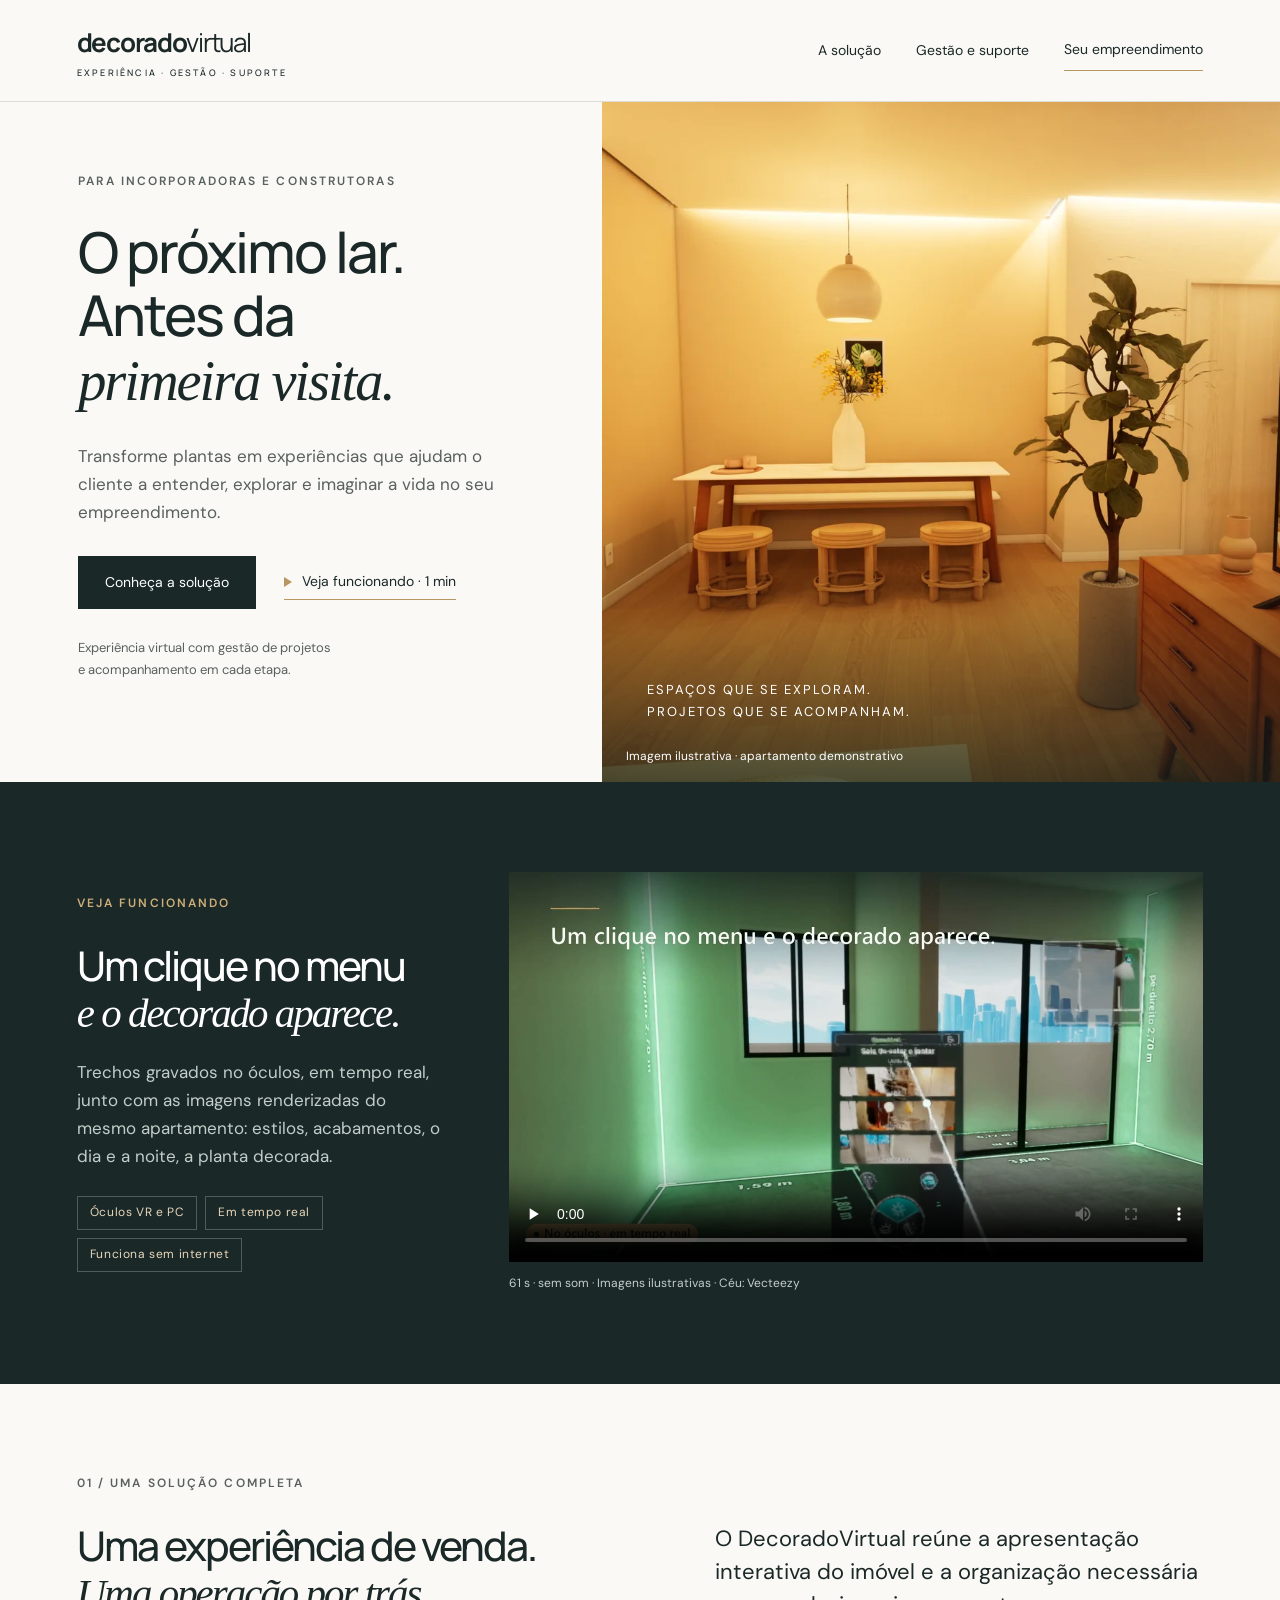
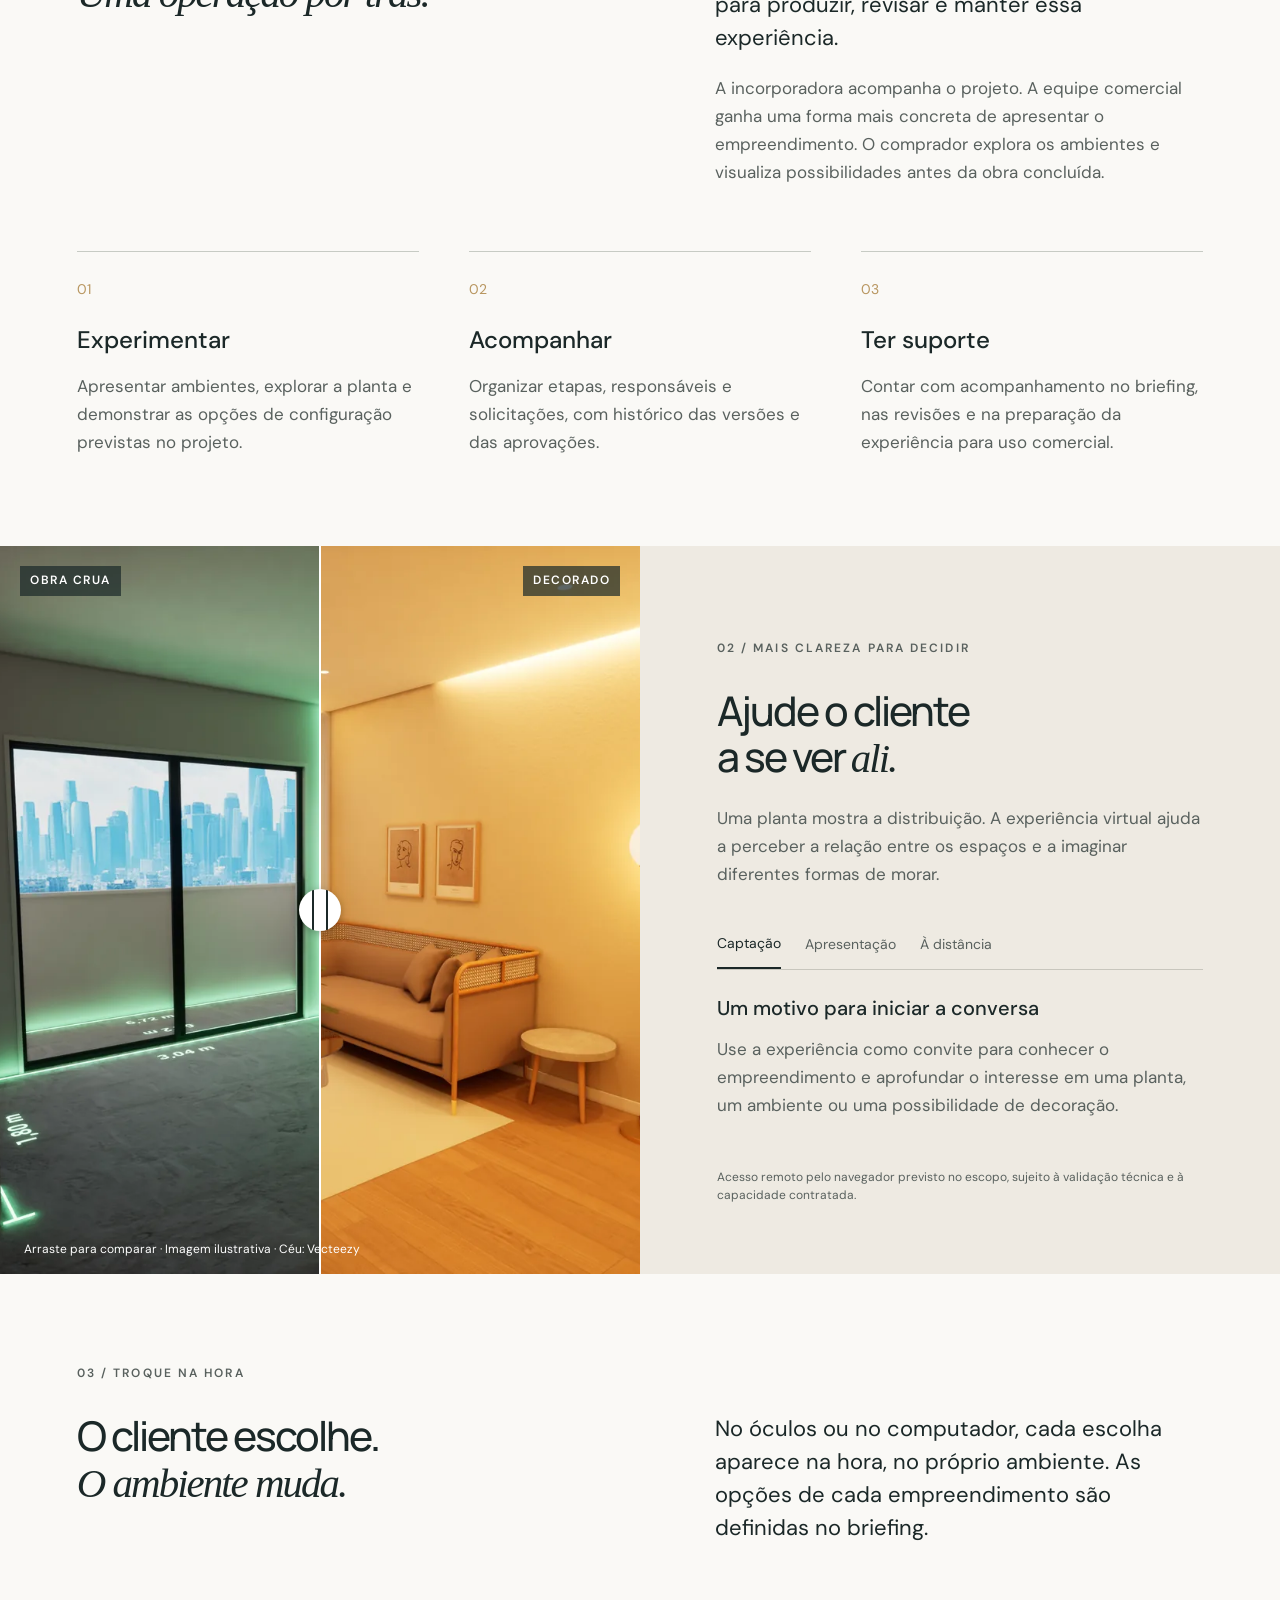
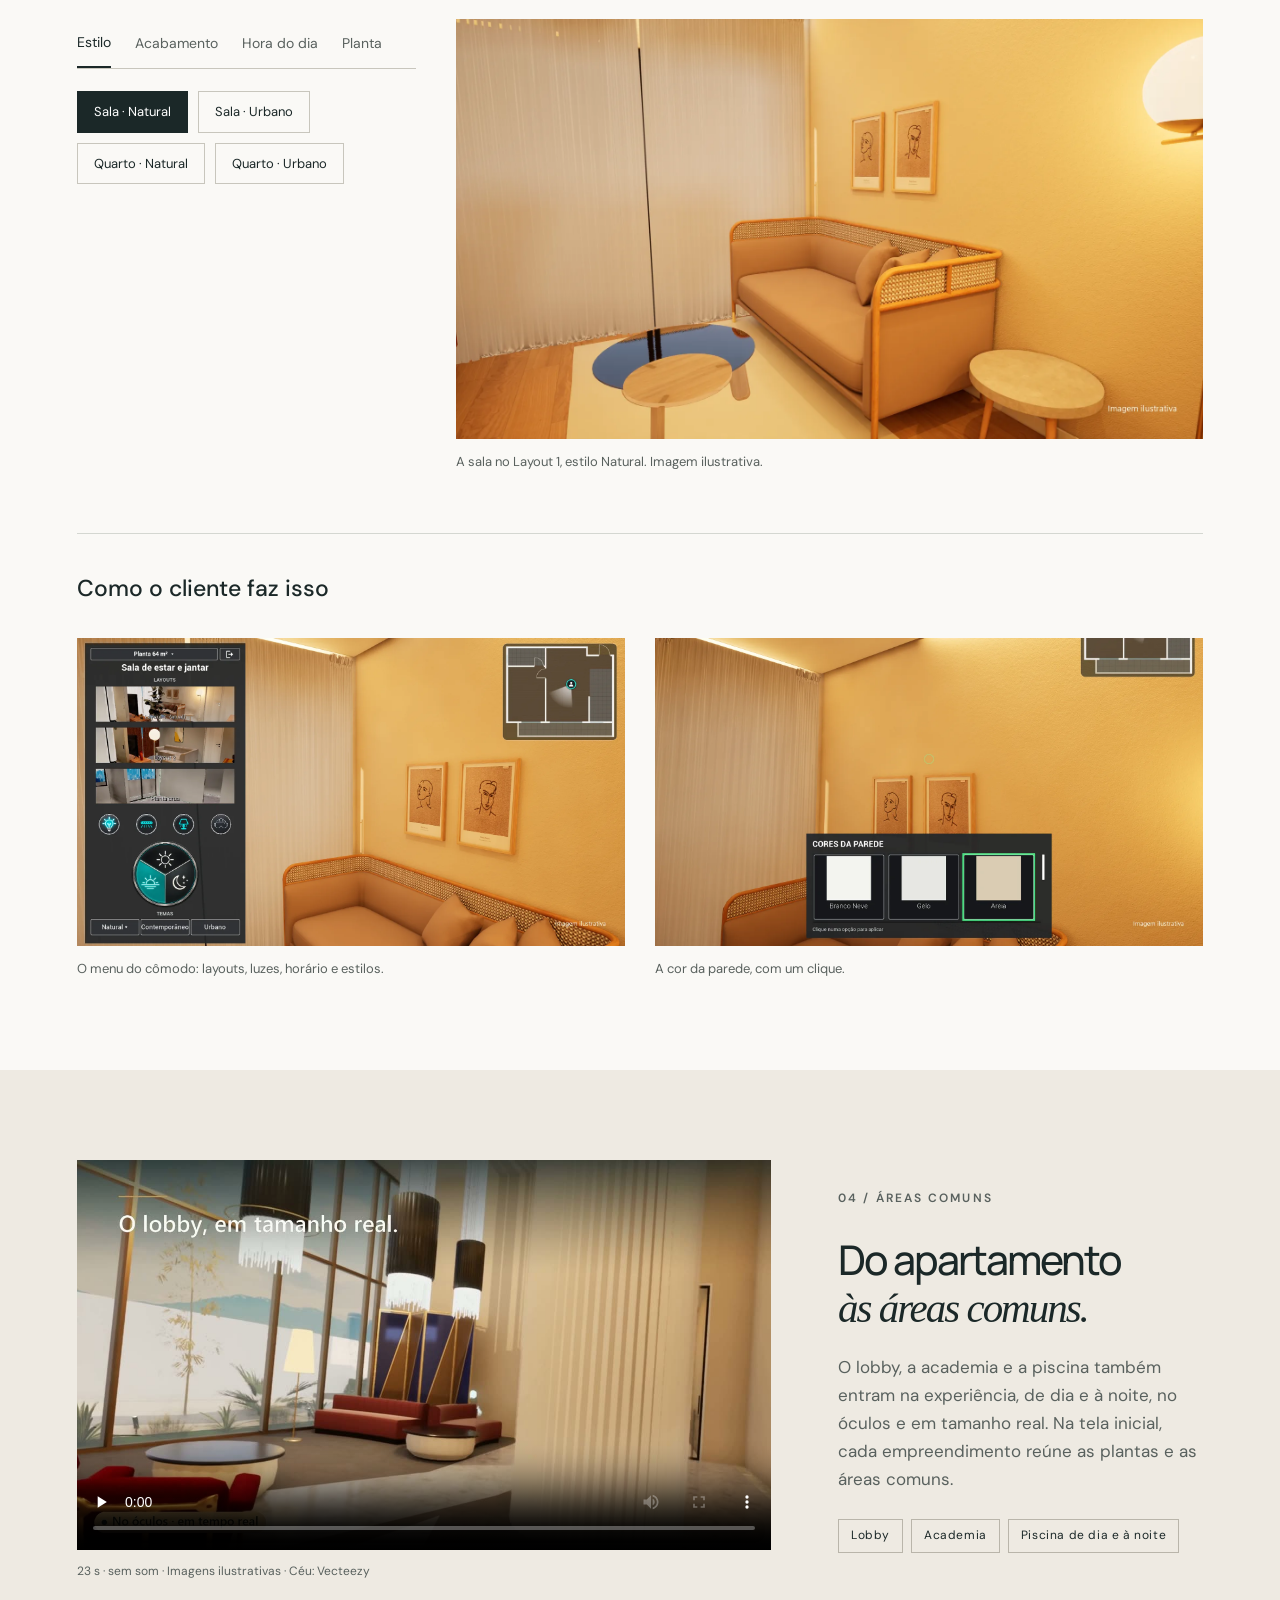
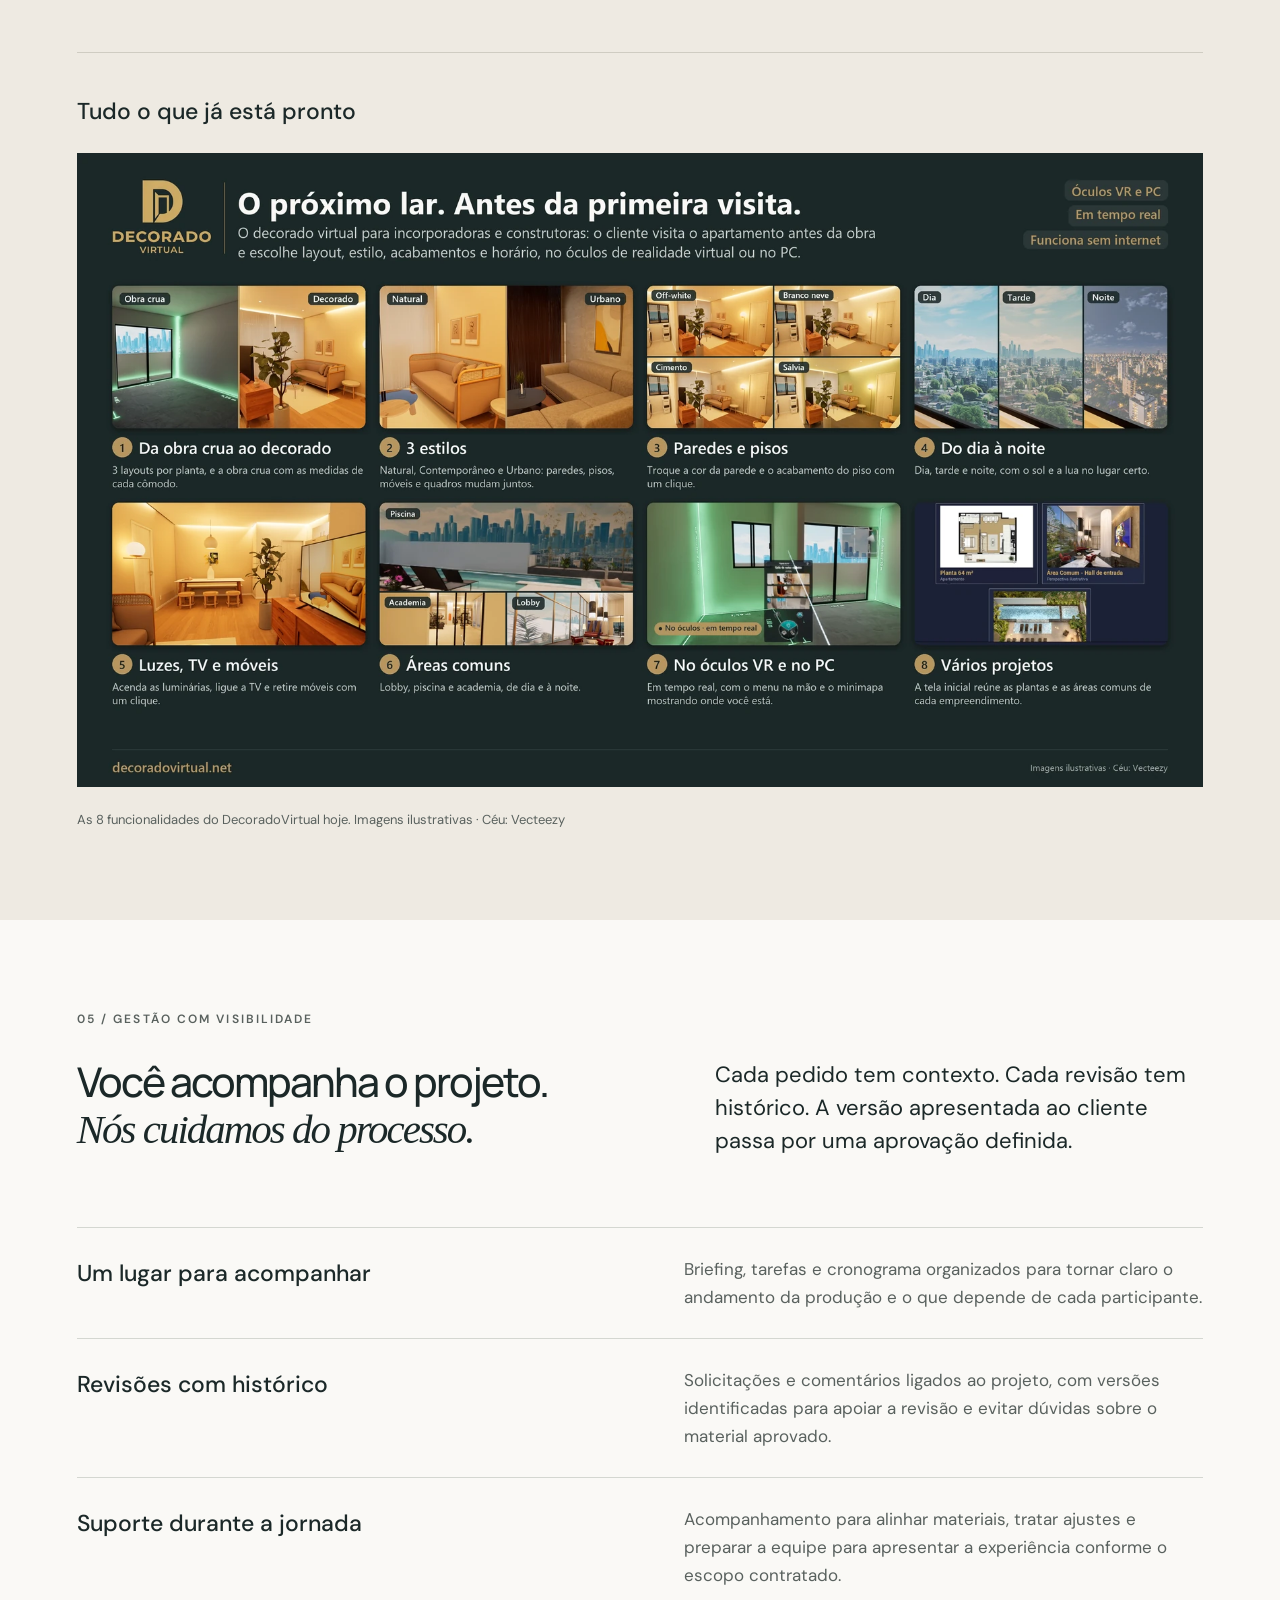
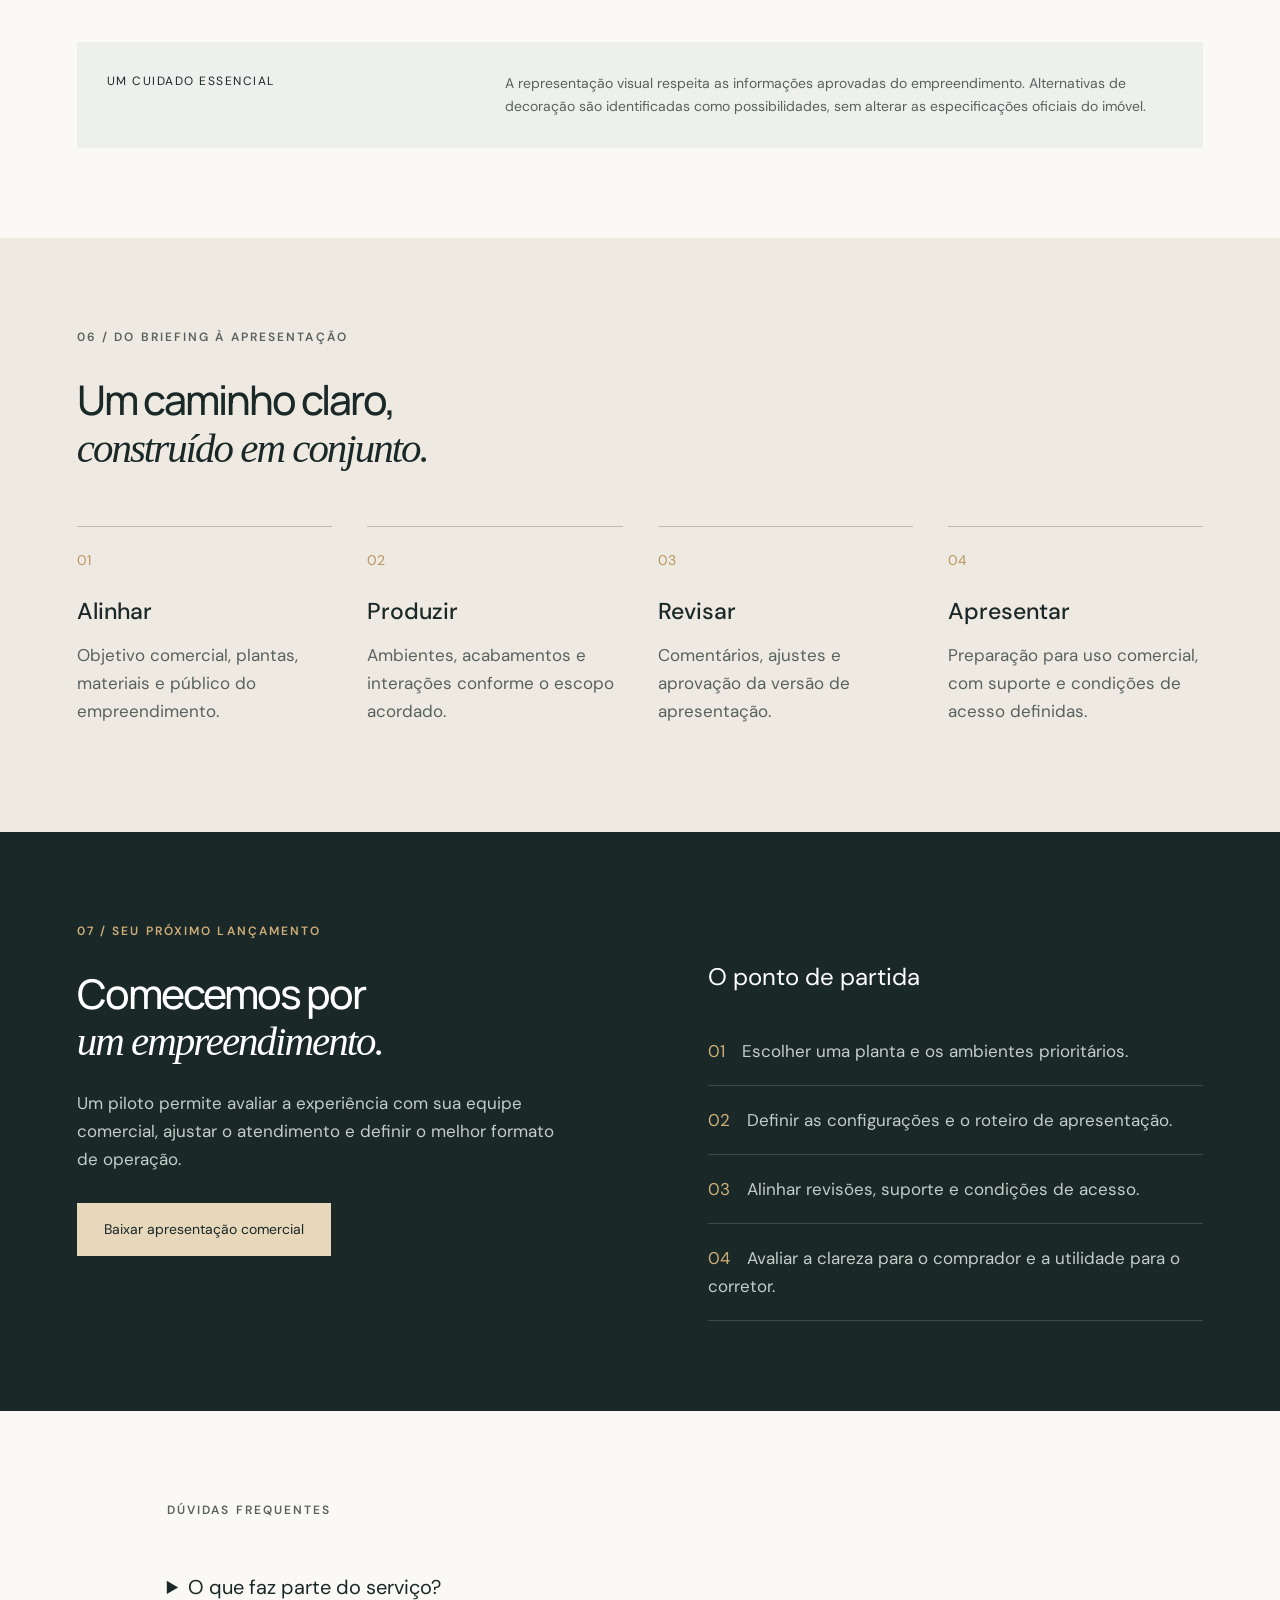
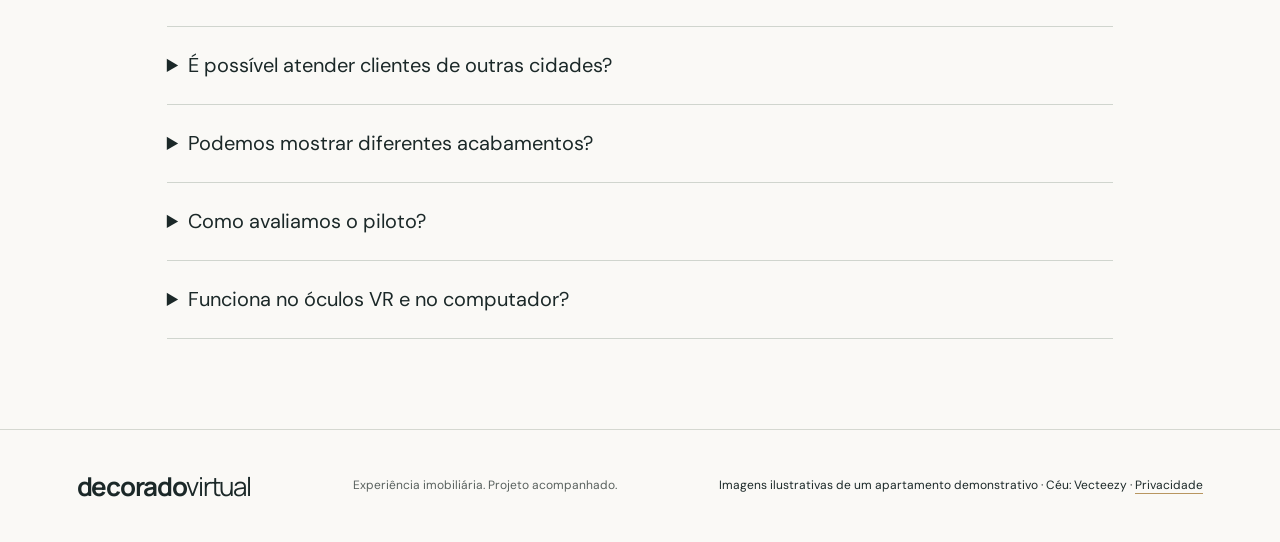
==== commit c59f8e8b: "Fase 2 do site: as áreas comuns e a imagem do produto (F1 a F3, vídeo B) - F1: seção "04 / Áreas com" ====
--- a/index.html
+++ b/index.html
@@ -1,11 +1,12 @@
 <!doctype html><html lang="pt-BR"><head><meta charset="utf-8"><meta name="viewport" content="width=device-width,initial-scale=1"><title>DecoradoVirtual | O empreendimento ganha vida</title><meta name="description" content="Experiências virtuais imobiliárias com gestão de projetos e acompanhamento para incorporadoras."><meta property="og:type" content="website"><meta property="og:site_name" content="DecoradoVirtual"><meta property="og:locale" content="pt_BR"><meta property="og:url" content="https://decoradovirtual.net/"><meta property="og:title" content="DecoradoVirtual | O empreendimento ganha vida"><meta property="og:description" content="Experiências virtuais imobiliárias com gestão de projetos e acompanhamento para incorporadoras."><meta property="og:image" content="https://decoradovirtual.net/assets/og_capa.jpg"><meta property="og:image:width" content="1200"><meta property="og:image:height" content="627"><meta property="og:image:alt" content="Sala do apartamento demonstrativo com o título O próximo lar. Antes da primeira visita."><meta name="twitter:card" content="summary_large_image"><link rel="icon" type="image/svg+xml" href="data:image/svg+xml,%3Csvg xmlns='http://www.w3.org/2000/svg' viewBox='0 0 32 32'%3E%3Crect width='32' height='32' fill='%231b2828'/%3E%3Cpath d='M7 25V7h9q10 0 10 9t-10 9zm4-4h5q6 0 6-5t-6-5h-5z' fill='%23cfaf79'/%3E%3C/svg%3E"><link rel="stylesheet" href="style.css"></head><body>
 <header><a class="brand" href="#inicio" aria-label="DecoradoVirtual início">decorado<span>virtual</span><small>EXPERIÊNCIA · GESTÃO · SUPORTE</small></a><nav aria-label="Principal"><a href="#solucao">A solução</a><a href="#gestao">Gestão e suporte</a><a href="#piloto" class="nav-cta">Seu empreendimento</a></nav></header>
 <main><section id="inicio" class="hero"><div class="hero-copy"><p class="eyebrow">PARA INCORPORADORAS E CONSTRUTORAS</p><h1>O próximo lar.<br>Antes da<br><em>primeira visita.</em></h1><p>Transforme plantas em experiências que ajudam o cliente a entender, explorar e imaginar a vida no seu empreendimento.</p><div class="hero-actions"><a class="button" href="#solucao">Conheça a solução</a><a class="play-link" href="#veja">Veja funcionando · 1 min</a></div><p class="hero-detail">Experiência virtual com gestão de projetos<br>e acompanhamento em cada etapa.</p></div><figure><img src="assets/capa.webp" alt="Sala de estar e jantar do apartamento demonstrativo no fim da tarde, com sofá de palhinha, mesa com banquinhos e TV ligada"><figcaption>Imagem ilustrativa · apartamento demonstrativo</figcaption><div class="image-note">ESPAÇOS QUE SE EXPLORAM.<br>PROJETOS QUE SE ACOMPANHAM.</div></figure></section>
-<section id="veja" class="watch"><div><p class="eyebrow">VEJA FUNCIONANDO</p><h2>Um clique no menu<br><em>e o decorado aparece.</em></h2><p>Trechos gravados no óculos, em tempo real, junto com as imagens renderizadas do mesmo apartamento: estilos, acabamentos, o dia e a noite, a planta decorada.</p><div class="badges"><span>Óculos VR e PC</span><span>Em tempo real</span><span>Funciona sem internet</span></div></div><div><video id="video" controls preload="none" playsinline poster="assets/capa_video_vr.jpg" src="assets/video_funcionalidades_vr.mp4" aria-label="Vídeo de 61 segundos do DecoradoVirtual funcionando"></video><p class="video-note">61 s · sem som · Imagens ilustrativas · Céu: Vecteezy</p></div></section>
+<section id="veja" class="watch"><div><p class="eyebrow">VEJA FUNCIONANDO</p><h2>Um clique no menu<br><em>e o decorado aparece.</em></h2><p>Trechos gravados no óculos, em tempo real, junto com as imagens renderizadas do mesmo apartamento: estilos, acabamentos, o dia e a noite, a planta decorada.</p><div class="badges"><span>Óculos VR e PC</span><span>Em tempo real</span><span>Funciona sem internet</span></div></div><div><video id="video" controls preload="none" playsinline poster="assets/capa_video_vr.jpg" src="assets/video_funcionalidades_vr.mp4" data-wide="assets/video_funcionalidades_vr.mp4" data-tall="assets/video_funcionalidades_vr_9x16.mp4" data-wide-poster="assets/capa_video_vr.jpg" data-tall-poster="assets/capa_video_vr_9x16.jpg" aria-label="Vídeo de 61 segundos do DecoradoVirtual funcionando"></video><p class="video-note">61 s · sem som · Imagens ilustrativas · Céu: Vecteezy</p></div></section>
 <section id="solucao" class="intro section"><p class="eyebrow">01 / UMA SOLUÇÃO COMPLETA</p><div class="split"><h2>Uma experiência de venda.<br><em>Uma operação por trás.</em></h2><div><p class="lead">O DecoradoVirtual reúne a apresentação interativa do imóvel e a organização necessária para produzir, revisar e manter essa experiência.</p><p>A incorporadora acompanha o projeto. A equipe comercial ganha uma forma mais concreta de apresentar o empreendimento. O comprador explora os ambientes e visualiza possibilidades antes da obra concluída.</p></div></div><div class="pillars"><article><span>01</span><h3>Experimentar</h3><p>Apresentar ambientes, explorar a planta e demonstrar as opções de configuração previstas no projeto.</p></article><article><span>02</span><h3>Acompanhar</h3><p>Organizar etapas, responsáveis e solicitações, com histórico das versões e das aprovações.</p></article><article><span>03</span><h3>Ter suporte</h3><p>Contar com acompanhamento no briefing, nas revisões e na preparação da experiência para uso comercial.</p></article></div></section>
 <section id="experiencia" class="experience"><figure class="compare" id="compare"><img src="assets/decorado.webp" alt="A sala decorada, com sofá, luminária de piso e quadros" loading="lazy"><img class="c-top" src="assets/obra_crua.webp" alt="A mesma sala na obra crua, com as medidas marcadas no chão" loading="lazy"><input type="range" min="0" max="100" value="50" aria-label="Comparar a obra crua (esquerda) com o decorado (direita)"><span class="c-line"></span><span class="c-lab l">OBRA CRUA</span><span class="c-lab r">DECORADO</span><figcaption>Arraste para comparar · Imagem ilustrativa · Céu: Vecteezy</figcaption></figure><div class="experience-copy"><p class="eyebrow">02 / MAIS CLAREZA PARA DECIDIR</p><h2>Ajude o cliente<br>a se ver <em>ali.</em></h2><p>Uma planta mostra a distribuição. A experiência virtual ajuda a perceber a relação entre os espaços e a imaginar diferentes formas de morar.</p><div class="use-tabs" role="tablist" aria-label="Aplicações comerciais"><button role="tab" id="tab-captacao" aria-selected="true" aria-controls="use-panel" data-use="captacao">Captação</button><button role="tab" id="tab-venda" aria-selected="false" aria-controls="use-panel" tabindex="-1" data-use="venda">Apresentação</button><button role="tab" id="tab-remoto" aria-selected="false" aria-controls="use-panel" tabindex="-1" data-use="remoto">À distância</button></div><div id="use-panel" role="tabpanel" aria-labelledby="tab-captacao" tabindex="0"><h3>Um motivo para iniciar a conversa</h3><p>Use a experiência como convite para conhecer o empreendimento e aprofundar o interesse em uma planta, um ambiente ou uma possibilidade de decoração.</p></div><p class="fine">Acesso remoto pelo navegador previsto no escopo, sujeito à validação técnica e à capacidade contratada.</p></div></section>
 <section id="troque" class="section try"><p class="eyebrow">03 / TROQUE NA HORA</p><div class="split"><h2>O cliente escolhe.<br><em>O ambiente muda.</em></h2><p class="lead">No óculos ou no computador, cada escolha aparece na hora, no próprio ambiente. As opções de cada empreendimento são definidas no briefing.</p></div><div class="config"><div><div class="use-tabs" role="tablist" aria-label="O que trocar"><button role="tab" id="cfg-estilo" aria-selected="true" aria-controls="cfg-panel" data-cfg="estilo">Estilo</button><button role="tab" id="cfg-acabamento" aria-selected="false" aria-controls="cfg-panel" tabindex="-1" data-cfg="acabamento">Acabamento</button><button role="tab" id="cfg-hora" aria-selected="false" aria-controls="cfg-panel" tabindex="-1" data-cfg="hora">Hora do dia</button><button role="tab" id="cfg-planta" aria-selected="false" aria-controls="cfg-panel" tabindex="-1" data-cfg="planta">Planta</button></div><div class="chips" id="cfg-chips" role="group" aria-label="Opções"></div></div><figure class="stage" id="cfg-panel" role="tabpanel" aria-labelledby="cfg-estilo"><img src="assets/estilo_sala_natural.webp" alt="A sala no estilo Natural, com sofá de palhinha e mesa de centro clara" loading="lazy" decoding="async"><figcaption>A sala no Layout 1, estilo Natural. Imagem ilustrativa.</figcaption></figure></div><div class="how"><h3>Como o cliente faz isso</h3><figure><img src="assets/menu_comodo.webp" alt="O menu do cômodo no produto, com os layouts, as luzes, o horário e os estilos" loading="lazy"><figcaption>O menu do cômodo: layouts, luzes, horário e estilos.</figcaption></figure><figure><img src="assets/menu_parede.webp" alt="A troca da cor da parede no produto, com as opções Branco Neve, Gelo e Areia" loading="lazy"><figcaption>A cor da parede, com um clique.</figcaption></figure></div></section>
-<section id="gestao" class="section management"><p class="eyebrow">04 / GESTÃO COM VISIBILIDADE</p><div class="split"><h2>Você acompanha o projeto.<br><em>Nós cuidamos do processo.</em></h2><p class="lead">Cada pedido tem contexto. Cada revisão tem histórico. A versão apresentada ao cliente passa por uma aprovação definida.</p></div><div class="management-rows"><article><h3>Um lugar para acompanhar</h3><p>Briefing, tarefas e cronograma organizados para tornar claro o andamento da produção e o que depende de cada participante.</p></article><article><h3>Revisões com histórico</h3><p>Solicitações e comentários ligados ao projeto, com versões identificadas para apoiar a revisão e evitar dúvidas sobre o material aprovado.</p></article><article><h3>Suporte durante a jornada</h3><p>Acompanhamento para alinhar materiais, tratar ajustes e preparar a equipe para apresentar a experiência conforme o escopo contratado.</p></article></div><div class="principle"><span>UM CUIDADO ESSENCIAL</span><p>A representação visual respeita as informações aprovadas do empreendimento. Alternativas de decoração são identificadas como possibilidades, sem alterar as especificações oficiais do imóvel.</p></div></section>
-<section id="processo" class="section process"><p class="eyebrow">05 / DO BRIEFING À APRESENTAÇÃO</p><h2>Um caminho claro,<br><em>construído em conjunto.</em></h2><ol><li><span>01</span><h3>Alinhar</h3><p>Objetivo comercial, plantas, materiais e público do empreendimento.</p></li><li><span>02</span><h3>Produzir</h3><p>Ambientes, acabamentos e interações conforme o escopo acordado.</p></li><li><span>03</span><h3>Revisar</h3><p>Comentários, ajustes e aprovação da versão de apresentação.</p></li><li><span>04</span><h3>Apresentar</h3><p>Preparação para uso comercial, com suporte e condições de acesso definidas.</p></li></ol></section>
-<section id="piloto" class="section pilot"><div><p class="eyebrow">06 / SEU PRÓXIMO LANÇAMENTO</p><h2>Comecemos por<br><em>um empreendimento.</em></h2><p>Um piloto permite avaliar a experiência com sua equipe comercial, ajustar o atendimento e definir o melhor formato de operação.</p><a class="button light" href="DecoradoVirtual-Comercial.pptx" download>Baixar apresentação comercial</a></div><div class="pilot-list"><h3>O ponto de partida</h3><p><span>01</span> Escolher uma planta e os ambientes prioritários.</p><p><span>02</span> Definir as configurações e o roteiro de apresentação.</p><p><span>03</span> Alinhar revisões, suporte e condições de acesso.</p><p><span>04</span> Avaliar a clareza para o comprador e a utilidade para o corretor.</p></div></section>
+<section id="areas-comuns" class="section common"><div class="common-grid"><div><video controls preload="none" playsinline poster="assets/capa_areas_comuns.jpg" src="assets/video_areas_comuns.mp4" data-wide="assets/video_areas_comuns.mp4" data-tall="assets/video_areas_comuns_9x16.mp4" data-wide-poster="assets/capa_areas_comuns.jpg" data-tall-poster="assets/capa_areas_comuns_9x16.jpg" aria-label="Vídeo de 23 segundos das áreas comuns no DecoradoVirtual"></video><p class="video-note">23 s · sem som · Imagens ilustrativas · Céu: Vecteezy</p></div><div><p class="eyebrow">04 / ÁREAS COMUNS</p><h2>Do apartamento<br><em>às áreas comuns.</em></h2><p>O lobby, a academia e a piscina também entram na experiência, de dia e à noite, no óculos e em tamanho real. Na tela inicial, cada empreendimento reúne as plantas e as áreas comuns.</p><div class="badges"><span>Lobby</span><span>Academia</span><span>Piscina de dia e à noite</span></div></div></div><figure class="product"><h3>Tudo o que já está pronto</h3><picture><source media="(max-width:640px)" srcset="assets/produto_9x16.webp" width="1080" height="1920"><img src="assets/produto.webp" width="1672" height="941" alt="As 8 funcionalidades do DecoradoVirtual: da obra crua ao decorado, 3 estilos, paredes e pisos, do dia à noite, luzes, TV e móveis, áreas comuns, no óculos VR e no PC, e vários projetos" loading="lazy"></picture><figcaption>As 8 funcionalidades do DecoradoVirtual hoje. Imagens ilustrativas · Céu: Vecteezy</figcaption></figure></section>
+<section id="gestao" class="section management"><p class="eyebrow">05 / GESTÃO COM VISIBILIDADE</p><div class="split"><h2>Você acompanha o projeto.<br><em>Nós cuidamos do processo.</em></h2><p class="lead">Cada pedido tem contexto. Cada revisão tem histórico. A versão apresentada ao cliente passa por uma aprovação definida.</p></div><div class="management-rows"><article><h3>Um lugar para acompanhar</h3><p>Briefing, tarefas e cronograma organizados para tornar claro o andamento da produção e o que depende de cada participante.</p></article><article><h3>Revisões com histórico</h3><p>Solicitações e comentários ligados ao projeto, com versões identificadas para apoiar a revisão e evitar dúvidas sobre o material aprovado.</p></article><article><h3>Suporte durante a jornada</h3><p>Acompanhamento para alinhar materiais, tratar ajustes e preparar a equipe para apresentar a experiência conforme o escopo contratado.</p></article></div><div class="principle"><span>UM CUIDADO ESSENCIAL</span><p>A representação visual respeita as informações aprovadas do empreendimento. Alternativas de decoração são identificadas como possibilidades, sem alterar as especificações oficiais do imóvel.</p></div></section>
+<section id="processo" class="section process"><p class="eyebrow">06 / DO BRIEFING À APRESENTAÇÃO</p><h2>Um caminho claro,<br><em>construído em conjunto.</em></h2><ol><li><span>01</span><h3>Alinhar</h3><p>Objetivo comercial, plantas, materiais e público do empreendimento.</p></li><li><span>02</span><h3>Produzir</h3><p>Ambientes, acabamentos e interações conforme o escopo acordado.</p></li><li><span>03</span><h3>Revisar</h3><p>Comentários, ajustes e aprovação da versão de apresentação.</p></li><li><span>04</span><h3>Apresentar</h3><p>Preparação para uso comercial, com suporte e condições de acesso definidas.</p></li></ol></section>
+<section id="piloto" class="section pilot"><div><p class="eyebrow">07 / SEU PRÓXIMO LANÇAMENTO</p><h2>Comecemos por<br><em>um empreendimento.</em></h2><p>Um piloto permite avaliar a experiência com sua equipe comercial, ajustar o atendimento e definir o melhor formato de operação.</p><a class="button light" href="DecoradoVirtual-Comercial.pptx" download>Baixar apresentação comercial</a></div><div class="pilot-list"><h3>O ponto de partida</h3><p><span>01</span> Escolher uma planta e os ambientes prioritários.</p><p><span>02</span> Definir as configurações e o roteiro de apresentação.</p><p><span>03</span> Alinhar revisões, suporte e condições de acesso.</p><p><span>04</span> Avaliar a clareza para o comprador e a utilidade para o corretor.</p></div></section>
 <section class="section faq"><p class="eyebrow">DÚVIDAS FREQUENTES</p><details><summary>O que faz parte do serviço?</summary><p>A proposta combina produção da experiência virtual, gestão das etapas e acompanhamento. Ambientes, interações, revisões e suporte são definidos para cada empreendimento.</p></details><details><summary>É possível atender clientes de outras cidades?</summary><p>O atendimento remoto faz parte da proposta. O acesso interativo pelo navegador está previsto e depende da validação técnica no piloto e das condições de conexão e capacidade contratada.</p></details><details><summary>Podemos mostrar diferentes acabamentos?</summary><p>As opções de materiais, decoração e configuração são definidas no briefing e implementadas conforme o escopo. Alternativas visuais são diferenciadas das especificações oficiais do imóvel.</p></details><details><summary>Como avaliamos o piloto?</summary><p>Combine critérios com a equipe: facilidade de apresentação, compreensão da planta, dúvidas dos compradores e continuidade do atendimento. Metas de conversão devem ser medidas no contexto real da incorporadora.</p></details><details><summary>Funciona no óculos VR e no computador?</summary><p>Sim. A mesma experiência roda em tempo real no computador e no óculos de realidade virtual ligado a ele, e não depende de internet durante a apresentação.</p></details></section></main><footer><a class="brand" href="#inicio">decorado<span>virtual</span></a><p>Experiência imobiliária. Projeto acompanhado.</p><small>Imagens ilustrativas de um apartamento demonstrativo · Céu: Vecteezy · <a href="privacidade/">Privacidade</a></small></footer><script src="app.js"></script></body></html>
--- a/style.css
+++ b/style.css
@@ -1,2 +1,2 @@
 @import url('https://fonts.googleapis.com/css2?family=DM+Sans:wght@400;500;600;700&family=Manrope:wght@400;500;600;700&display=swap');
-:root{--ink:#1b2828;--paper:#faf9f6;--accent:#b89660;--muted:#59615e}*{box-sizing:border-box}html{scroll-behavior:smooth;scroll-padding-top:95px}body{margin:0;background:var(--paper);color:var(--ink);font-family:'DM Sans',sans-serif;font-size:17px;line-height:1.65}a{color:inherit;text-decoration:none}button{font:inherit}header{height:102px;padding:0 6%;display:flex;align-items:center;justify-content:space-between;border-bottom:1px solid #dddcd5;background:var(--paper)}.brand{font-family:Manrope,sans-serif;font-size:26px;letter-spacing:-1.3px;font-weight:700}.brand span{font-weight:400}.brand small{display:block;font-size:9px;letter-spacing:2.2px;font-weight:500;margin-top:2px}nav{display:flex;gap:35px;align-items:center;font-size:14px}.nav-cta{border-bottom:1px solid var(--accent);padding:8px 0}h1,h2,h3,p,figure{margin:0}h1,h2{font-family:Manrope,sans-serif;font-weight:500;line-height:1.13;letter-spacing:-2px}h1{font-size:clamp(44px,4.4vw,76px)}h2{font-size:clamp(32px,3.2vw,50px)}em{font-family:Georgia,serif;font-weight:400}p{color:var(--muted)}.eyebrow{font-size:12px;letter-spacing:2.1px;font-weight:600;margin-bottom:28px}.hero{display:grid;grid-template-columns:47% 53%;min-height:680px}.hero-copy{padding:70px 11% 48px 13%}.hero-copy>p:not(.eyebrow){max-width:460px;margin-top:28px}.hero figure{position:relative;min-height:680px;overflow:hidden}.hero img{width:100%;height:100%;object-fit:cover;object-position:42% 50%;position:absolute}.hero figure:after{content:'';position:absolute;inset:60% 0 0;background:linear-gradient(transparent,#11201dbb)}.image-note{position:absolute;bottom:60px;left:45px;color:white;z-index:1;font-size:13px;letter-spacing:2px}figcaption{font-size:12px;position:absolute;bottom:15px;left:24px;color:white;z-index:2}.button{display:inline-block;background:var(--ink);color:white;padding:15px 27px;font-size:14px;margin-top:30px}.button:hover{background:#354a47}.hero-detail{font-size:13px;line-height:1.7}.section{padding:90px 6%}.split{display:grid;grid-template-columns:1.1fr 1fr;gap:9%;align-items:start}.lead{font-size:22px;line-height:1.5;margin-bottom:20px;color:var(--ink)}.pillars{display:grid;grid-template-columns:repeat(3,1fr);gap:50px;margin-top:65px}.pillars article{border-top:1px solid #c7cbc4;padding-top:22px}.pillars span,.process li>span{color:var(--accent);font-size:14px}.pillars h3{font-size:24px;font-weight:500;margin:18px 0 12px}.experience{display:grid;grid-template-columns:1fr 1fr;background:#eeeae2}.experience figure{position:relative;min-height:620px}.experience img{position:absolute;width:100%;height:100%;object-fit:cover}.experience-copy{padding:70px 12%}.experience-copy>p{margin-top:23px}.use-tabs{display:flex;flex-wrap:wrap;border-bottom:1px solid #c8c6bd;margin-top:32px;gap:0 24px}.use-tabs button{font-size:14px;border:0;background:none;padding:12px 0;cursor:pointer;color:var(--muted)}.use-tabs button[aria-selected=true]{border-bottom:2px solid var(--ink);color:var(--ink)}#use-panel{min-height:175px;padding-top:22px}#use-panel h3{font-size:20px;margin-bottom:10px;font-weight:500}.fine{font-size:12px!important;line-height:1.5}.management-rows{margin-top:50px}.management-rows article{display:grid;grid-template-columns:1fr 1.1fr;gap:12%;padding:27px 0;border-top:1px solid #d4d7d1}.management-rows h3{font-size:23px;font-weight:500}.principle{display:grid;grid-template-columns:1fr 2fr;gap:6%;background:#edf0ec;padding:30px;margin-top:26px}.principle span{font-size:12px;letter-spacing:1.5px}.principle p{font-size:14px}.process{background:#eeeae2}.process ol{list-style:none;padding:0;display:grid;grid-template-columns:repeat(4,1fr);gap:35px;margin-top:55px}.process li{border-top:1px solid #babdb5;padding-top:18px}.process h3{font-size:23px;font-weight:500;margin:20px 0 10px}.pilot{background:var(--ink);color:white;display:grid;grid-template-columns:1fr 1fr;gap:12%}.pilot p{color:#c3cec9}.pilot h2{margin-bottom:25px}.pilot .eyebrow{color:#cfaf79}.light{background:#e7d7bb;color:var(--ink)}.light:hover{background:#f5e8d1}.pilot-list{padding-top:35px}.pilot-list h3{font-size:24px;font-weight:400;margin-bottom:20px}.pilot-list p{padding:20px 0;border-bottom:1px solid #ffffff26}.pilot-list span{margin-right:12px;color:#cfaf79}.faq{max-width:1100px;margin:auto}.faq details{border-bottom:1px solid #d0d5ce;padding:22px 0}.faq summary{cursor:pointer;font-size:20px}.faq details p{padding-top:18px}footer{padding:35px 6%;border-top:1px solid #d5d8d1;display:flex;gap:25px;justify-content:space-between;align-items:center}footer p,footer small{font-size:12px}.legal{max-width:860px;margin:auto;padding:70px 6% 90px}.legal h1{font-size:clamp(38px,3.6vw,56px);margin-bottom:14px}.legal h2{font-size:clamp(22px,2vw,28px);letter-spacing:-0.5px;margin:46px 0 14px}.legal p{margin-bottom:14px}.legal ul{padding-left:20px;margin:0 0 14px;color:var(--muted)}.legal li{margin-bottom:10px}.legal strong{color:var(--ink);font-weight:600}.legal a,footer small a{border-bottom:1px solid var(--accent)}.legal code{font-size:15px;background:#eeeae2;padding:1px 6px}.legal-data{font-size:13px}.hero-actions{display:flex;flex-wrap:wrap;align-items:center;gap:14px 28px;margin-top:30px}.hero-actions .button{margin-top:0}.play-link{font-size:14px;border-bottom:1px solid var(--accent);padding:6px 0;display:inline-flex;align-items:center;gap:10px}.play-link:before{content:'';border-left:8px solid var(--accent);border-top:5px solid transparent;border-bottom:5px solid transparent}.watch{background:var(--ink);color:white;padding:90px 6%;display:grid;grid-template-columns:minmax(0,1fr) minmax(0,1.9fr);gap:6%;align-items:center}.watch p{color:#c3cec9}.watch .eyebrow{color:#cfaf79}.watch h2{margin-bottom:22px}.badges{display:flex;flex-wrap:wrap;gap:8px;margin-top:26px}.badges span{font-size:12px;letter-spacing:.6px;border:1px solid #ffffff3d;padding:6px 12px;color:#e7d7bb}.watch video{width:100%;max-height:82vh;display:block;background:#0e1717;aspect-ratio:16/9}.watch video.vertical{aspect-ratio:9/16;width:auto;max-width:100%;margin:0 auto}.video-note{font-size:12px;margin-top:12px}.compare{--pos:50%;overflow:hidden}.compare .c-top{clip-path:inset(0 calc(100% - var(--pos)) 0 0)}.compare input{position:absolute;inset:0;width:100%;height:100%;margin:0;opacity:0;cursor:ew-resize;z-index:4}.c-line{position:absolute;top:0;bottom:0;left:var(--pos);width:2px;margin-left:-1px;background:white;z-index:3;pointer-events:none}.c-line:after{content:'';position:absolute;top:50%;left:50%;width:42px;height:42px;margin:-21px 0 0 -21px;border-radius:50%;background:linear-gradient(90deg,transparent 13px,var(--ink) 13px,var(--ink) 15px,transparent 15px,transparent 27px,var(--ink) 27px,var(--ink) 29px,transparent 29px) white;box-shadow:0 2px 10px #0004}.compare input:focus-visible~.c-line:after{outline:3px solid #a27f47;outline-offset:3px}.c-lab{position:absolute;top:20px;z-index:3;font-size:12px;letter-spacing:1.5px;font-weight:600;color:white;background:#1b2828b3;padding:5px 10px;pointer-events:none}.c-lab.l{left:20px}.c-lab.r{right:20px}.config{margin-top:55px;display:grid;grid-template-columns:minmax(0,1fr) minmax(0,2.2fr);gap:40px;align-items:start}.config .use-tabs{margin-top:0}.chips{display:flex;flex-wrap:wrap;gap:10px;margin-top:22px}.chips button{font-size:13px;border:1px solid #c8c6bd;background:transparent;padding:9px 16px;cursor:pointer;color:var(--ink);text-align:left}.chips button[aria-pressed=true]{background:var(--ink);color:white;border-color:var(--ink)}.stage{position:relative}.stage img,.how img{display:block;width:100%;aspect-ratio:1672/941;object-fit:cover;background:#eeeae2}.stage figcaption,.how figcaption{position:static;color:var(--muted);font-size:13px;margin-top:12px}.how{display:grid;grid-template-columns:1fr 1fr;gap:30px;margin-top:60px;padding-top:36px;border-top:1px solid #d4d7d1}.how h3{grid-column:1/-1;font-size:23px;font-weight:500}:focus-visible{outline:3px solid #a27f47;outline-offset:5px}@media(max-width:800px){header{height:85px;padding:0 6%}nav a:not(.nav-cta){display:none}nav{font-size:12px}.brand{font-size:22px}.brand small{font-size:8px}.hero{grid-template-columns:1fr}.hero-copy{padding:45px 6%}.hero figure{min-height:440px}.hero h1{font-size:54px}.hero-copy>p:not(.eyebrow){max-width:600px}.section,.watch{padding:60px 6%}.split,.experience,.pilot,.watch,.config{grid-template-columns:1fr;gap:30px}.how{grid-template-columns:1fr}.pillars{gap:25px}.experience figure{min-height:430px}.experience-copy{padding:50px 6%}.management-rows article{grid-template-columns:1fr;gap:12px}.principle{grid-template-columns:1fr;gap:14px}.process ol{grid-template-columns:1fr 1fr}.pilot-list{padding:0}footer{flex-wrap:wrap}.eyebrow{font-size:11px}h2{letter-spacing:-1px}.pillars h3{font-size:20px}}@media(max-width:480px){.pillars{grid-template-columns:1fr;margin-top:40px}.hero h1{font-size:46px}.hero figure{min-height:350px}.process ol{gap:25px}.use-tabs{gap:0 17px}.nav-cta{max-width:105px;text-align:center}.lead{font-size:20px}}@media(prefers-reduced-motion:reduce){html{scroll-behavior:auto}}
+:root{--ink:#1b2828;--paper:#faf9f6;--accent:#b89660;--muted:#59615e}*{box-sizing:border-box}html{scroll-behavior:smooth;scroll-padding-top:95px}body{margin:0;background:var(--paper);color:var(--ink);font-family:'DM Sans',sans-serif;font-size:17px;line-height:1.65}a{color:inherit;text-decoration:none}button{font:inherit}header{height:102px;padding:0 6%;display:flex;align-items:center;justify-content:space-between;border-bottom:1px solid #dddcd5;background:var(--paper)}.brand{font-family:Manrope,sans-serif;font-size:26px;letter-spacing:-1.3px;font-weight:700}.brand span{font-weight:400}.brand small{display:block;font-size:9px;letter-spacing:2.2px;font-weight:500;margin-top:2px}nav{display:flex;gap:35px;align-items:center;font-size:14px}.nav-cta{border-bottom:1px solid var(--accent);padding:8px 0}h1,h2,h3,p,figure{margin:0}h1,h2{font-family:Manrope,sans-serif;font-weight:500;line-height:1.13;letter-spacing:-2px}h1{font-size:clamp(44px,4.4vw,76px)}h2{font-size:clamp(32px,3.2vw,50px)}em{font-family:Georgia,serif;font-weight:400}p{color:var(--muted)}.eyebrow{font-size:12px;letter-spacing:2.1px;font-weight:600;margin-bottom:28px}.hero{display:grid;grid-template-columns:47% 53%;min-height:680px}.hero-copy{padding:70px 11% 48px 13%}.hero-copy>p:not(.eyebrow){max-width:460px;margin-top:28px}.hero figure{position:relative;min-height:680px;overflow:hidden}.hero img{width:100%;height:100%;object-fit:cover;object-position:42% 50%;position:absolute}.hero figure:after{content:'';position:absolute;inset:60% 0 0;background:linear-gradient(transparent,#11201dbb)}.image-note{position:absolute;bottom:60px;left:45px;color:white;z-index:1;font-size:13px;letter-spacing:2px}figcaption{font-size:12px;position:absolute;bottom:15px;left:24px;color:white;z-index:2}.button{display:inline-block;background:var(--ink);color:white;padding:15px 27px;font-size:14px;margin-top:30px}.button:hover{background:#354a47}.hero-detail{font-size:13px;line-height:1.7}.section{padding:90px 6%}.split{display:grid;grid-template-columns:1.1fr 1fr;gap:9%;align-items:start}.lead{font-size:22px;line-height:1.5;margin-bottom:20px;color:var(--ink)}.pillars{display:grid;grid-template-columns:repeat(3,1fr);gap:50px;margin-top:65px}.pillars article{border-top:1px solid #c7cbc4;padding-top:22px}.pillars span,.process li>span{color:var(--accent);font-size:14px}.pillars h3{font-size:24px;font-weight:500;margin:18px 0 12px}.experience{display:grid;grid-template-columns:1fr 1fr;background:#eeeae2}.experience figure{position:relative;min-height:620px}.experience img{position:absolute;width:100%;height:100%;object-fit:cover}.experience-copy{padding:70px 12%}.experience-copy>p{margin-top:23px}.use-tabs{display:flex;flex-wrap:wrap;border-bottom:1px solid #c8c6bd;margin-top:32px;gap:0 24px}.use-tabs button{font-size:14px;border:0;background:none;padding:12px 0;cursor:pointer;color:var(--muted)}.use-tabs button[aria-selected=true]{border-bottom:2px solid var(--ink);color:var(--ink)}#use-panel{min-height:175px;padding-top:22px}#use-panel h3{font-size:20px;margin-bottom:10px;font-weight:500}.fine{font-size:12px!important;line-height:1.5}.management-rows{margin-top:50px}.management-rows article{display:grid;grid-template-columns:1fr 1.1fr;gap:12%;padding:27px 0;border-top:1px solid #d4d7d1}.management-rows h3{font-size:23px;font-weight:500}.principle{display:grid;grid-template-columns:1fr 2fr;gap:6%;background:#edf0ec;padding:30px;margin-top:26px}.principle span{font-size:12px;letter-spacing:1.5px}.principle p{font-size:14px}.process{background:#eeeae2}.process ol{list-style:none;padding:0;display:grid;grid-template-columns:repeat(4,1fr);gap:35px;margin-top:55px}.process li{border-top:1px solid #babdb5;padding-top:18px}.process h3{font-size:23px;font-weight:500;margin:20px 0 10px}.pilot{background:var(--ink);color:white;display:grid;grid-template-columns:1fr 1fr;gap:12%}.pilot p{color:#c3cec9}.pilot h2{margin-bottom:25px}.pilot .eyebrow{color:#cfaf79}.light{background:#e7d7bb;color:var(--ink)}.light:hover{background:#f5e8d1}.pilot-list{padding-top:35px}.pilot-list h3{font-size:24px;font-weight:400;margin-bottom:20px}.pilot-list p{padding:20px 0;border-bottom:1px solid #ffffff26}.pilot-list span{margin-right:12px;color:#cfaf79}.faq{max-width:1100px;margin:auto}.faq details{border-bottom:1px solid #d0d5ce;padding:22px 0}.faq summary{cursor:pointer;font-size:20px}.faq details p{padding-top:18px}footer{padding:35px 6%;border-top:1px solid #d5d8d1;display:flex;gap:25px;justify-content:space-between;align-items:center}footer p,footer small{font-size:12px}.legal{max-width:860px;margin:auto;padding:70px 6% 90px}.legal h1{font-size:clamp(38px,3.6vw,56px);margin-bottom:14px}.legal h2{font-size:clamp(22px,2vw,28px);letter-spacing:-0.5px;margin:46px 0 14px}.legal p{margin-bottom:14px}.legal ul{padding-left:20px;margin:0 0 14px;color:var(--muted)}.legal li{margin-bottom:10px}.legal strong{color:var(--ink);font-weight:600}.legal a,footer small a{border-bottom:1px solid var(--accent)}.legal code{font-size:15px;background:#eeeae2;padding:1px 6px}.legal-data{font-size:13px}.hero-actions{display:flex;flex-wrap:wrap;align-items:center;gap:14px 28px;margin-top:30px}.hero-actions .button{margin-top:0}.play-link{font-size:14px;border-bottom:1px solid var(--accent);padding:6px 0;display:inline-flex;align-items:center;gap:10px}.play-link:before{content:'';border-left:8px solid var(--accent);border-top:5px solid transparent;border-bottom:5px solid transparent}.watch{background:var(--ink);color:white;padding:90px 6%;display:grid;grid-template-columns:minmax(0,1fr) minmax(0,1.9fr);gap:6%;align-items:center}.watch p{color:#c3cec9}.watch .eyebrow{color:#cfaf79}.watch h2{margin-bottom:22px}.badges{display:flex;flex-wrap:wrap;gap:8px;margin-top:26px}.badges span{font-size:12px;letter-spacing:.6px;border:1px solid #ffffff3d;padding:6px 12px;color:#e7d7bb}.watch video{width:100%;max-height:82vh;display:block;background:#0e1717;aspect-ratio:16/9}.watch video.vertical{aspect-ratio:9/16;width:auto;max-width:100%;margin:0 auto}.video-note{font-size:12px;margin-top:12px}.compare{--pos:50%;overflow:hidden}.compare .c-top{clip-path:inset(0 calc(100% - var(--pos)) 0 0)}.compare input{position:absolute;inset:0;width:100%;height:100%;margin:0;opacity:0;cursor:ew-resize;z-index:4}.c-line{position:absolute;top:0;bottom:0;left:var(--pos);width:2px;margin-left:-1px;background:white;z-index:3;pointer-events:none}.c-line:after{content:'';position:absolute;top:50%;left:50%;width:42px;height:42px;margin:-21px 0 0 -21px;border-radius:50%;background:linear-gradient(90deg,transparent 13px,var(--ink) 13px,var(--ink) 15px,transparent 15px,transparent 27px,var(--ink) 27px,var(--ink) 29px,transparent 29px) white;box-shadow:0 2px 10px #0004}.compare input:focus-visible~.c-line:after{outline:3px solid #a27f47;outline-offset:3px}.c-lab{position:absolute;top:20px;z-index:3;font-size:12px;letter-spacing:1.5px;font-weight:600;color:white;background:#1b2828b3;padding:5px 10px;pointer-events:none}.c-lab.l{left:20px}.c-lab.r{right:20px}.config{margin-top:55px;display:grid;grid-template-columns:minmax(0,1fr) minmax(0,2.2fr);gap:40px;align-items:start}.config .use-tabs{margin-top:0}.chips{display:flex;flex-wrap:wrap;gap:10px;margin-top:22px}.chips button{font-size:13px;border:1px solid #c8c6bd;background:transparent;padding:9px 16px;cursor:pointer;color:var(--ink);text-align:left}.chips button[aria-pressed=true]{background:var(--ink);color:white;border-color:var(--ink)}.stage{position:relative}.stage img,.how img{display:block;width:100%;aspect-ratio:1672/941;object-fit:cover;background:#eeeae2}.stage figcaption,.how figcaption{position:static;color:var(--muted);font-size:13px;margin-top:12px}.how{display:grid;grid-template-columns:1fr 1fr;gap:30px;margin-top:60px;padding-top:36px;border-top:1px solid #d4d7d1}.how h3{grid-column:1/-1;font-size:23px;font-weight:500}.common{background:#eeeae2}.common-grid{display:grid;grid-template-columns:minmax(0,1.9fr) minmax(0,1fr);gap:6%;align-items:center}.common h2{margin-bottom:22px}.common .badges span{border-color:#b9b5aa;color:var(--ink)}.common video{width:100%;max-height:82vh;display:block;background:#0e1717;aspect-ratio:16/9}.common video.vertical{aspect-ratio:9/16;width:auto;max-width:100%;margin:0 auto}.product{margin-top:70px;padding-top:40px;border-top:1px solid #cfccc2;display:grid;gap:22px}.product h3{font-size:23px;font-weight:500}.product img{display:block;width:100%;height:auto}.product figcaption{position:static;color:var(--muted);font-size:13px}:focus-visible{outline:3px solid #a27f47;outline-offset:5px}@media(max-width:800px){header{height:85px;padding:0 6%}nav a:not(.nav-cta){display:none}nav{font-size:12px}.brand{font-size:22px}.brand small{font-size:8px}.hero{grid-template-columns:1fr}.hero-copy{padding:45px 6%}.hero figure{min-height:440px}.hero h1{font-size:54px}.hero-copy>p:not(.eyebrow){max-width:600px}.section,.watch{padding:60px 6%}.split,.experience,.pilot,.watch,.config,.common-grid{grid-template-columns:1fr;gap:30px}.how{grid-template-columns:1fr}.common-grid>div:first-child{order:2}.pillars{gap:25px}.experience figure{min-height:430px}.experience-copy{padding:50px 6%}.management-rows article{grid-template-columns:1fr;gap:12px}.principle{grid-template-columns:1fr;gap:14px}.process ol{grid-template-columns:1fr 1fr}.pilot-list{padding:0}footer{flex-wrap:wrap}.eyebrow{font-size:11px}h2{letter-spacing:-1px}.pillars h3{font-size:20px}}@media(max-width:480px){.pillars{grid-template-columns:1fr;margin-top:40px}.hero h1{font-size:46px}.hero figure{min-height:350px}.process ol{gap:25px}.use-tabs{gap:0 17px}.nav-cta{max-width:105px;text-align:center}.lead{font-size:20px}}@media(prefers-reduced-motion:reduce){html{scroll-behavior:auto}}
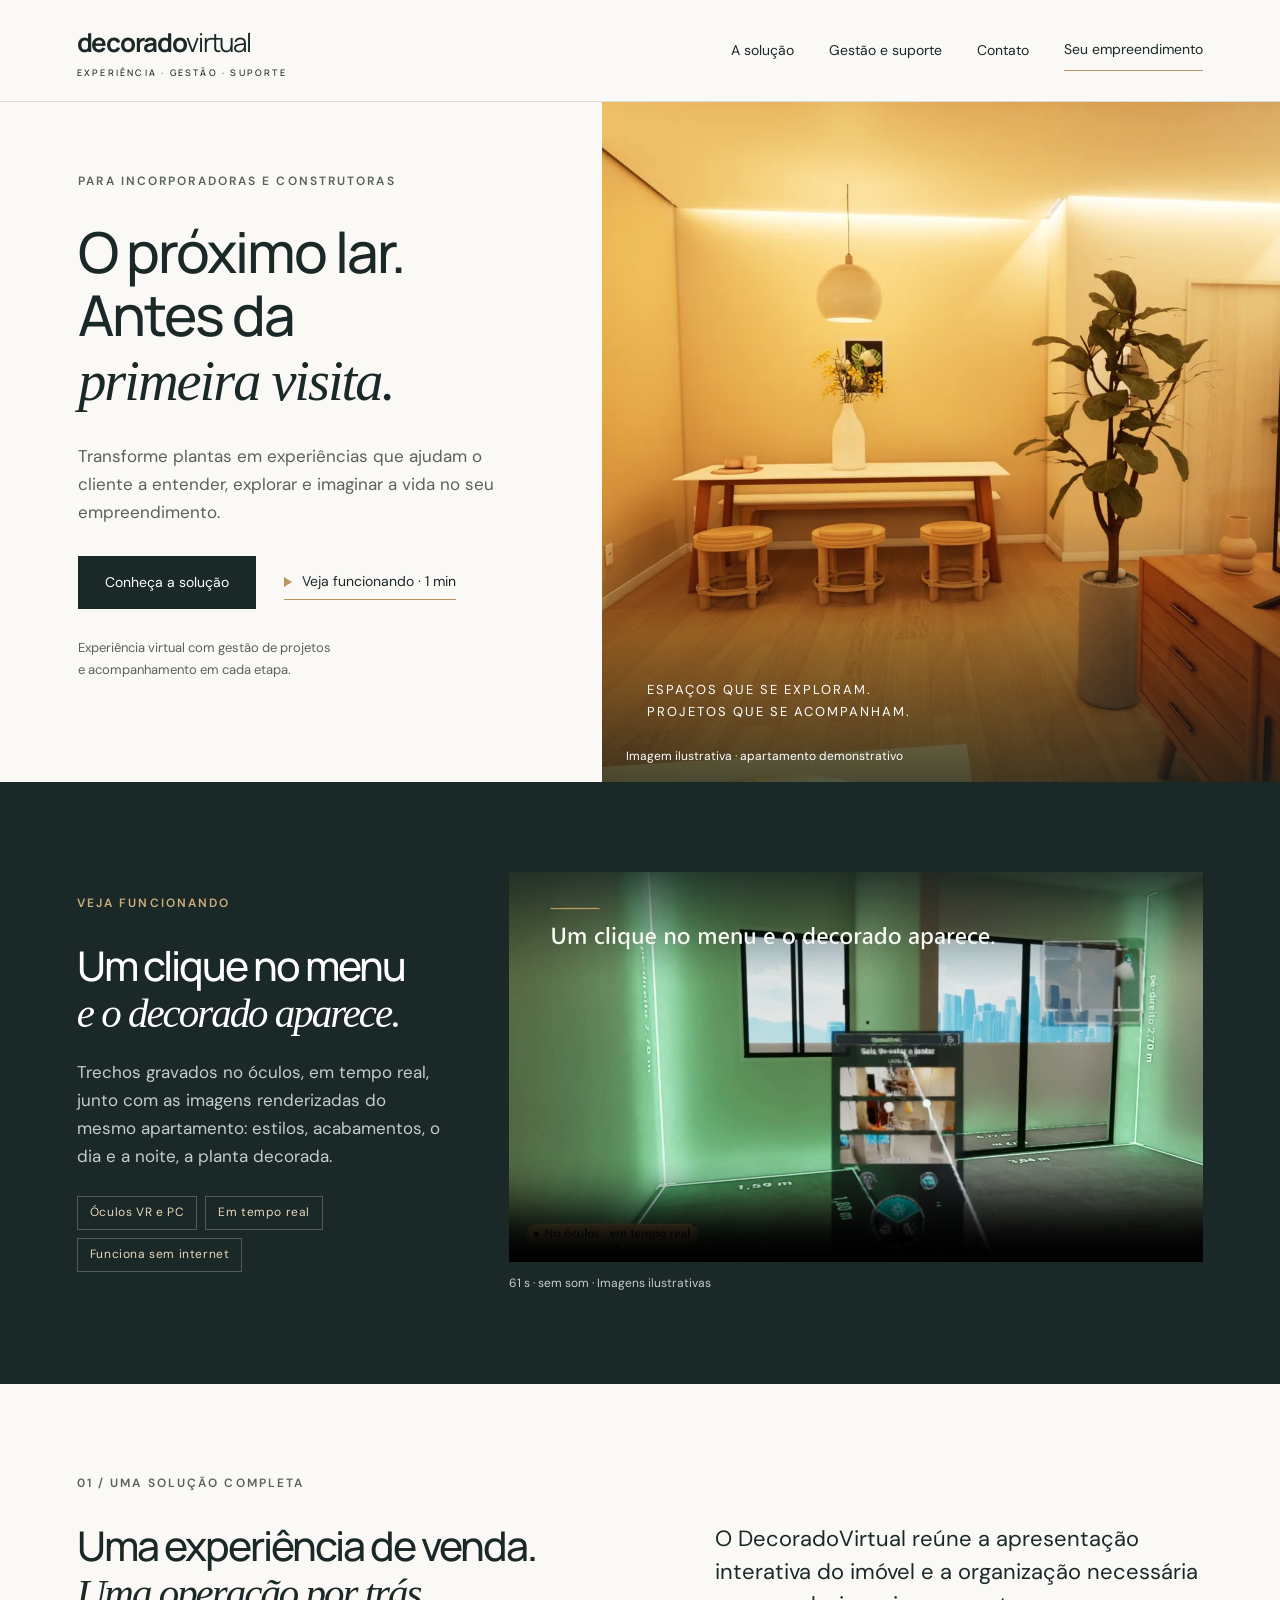
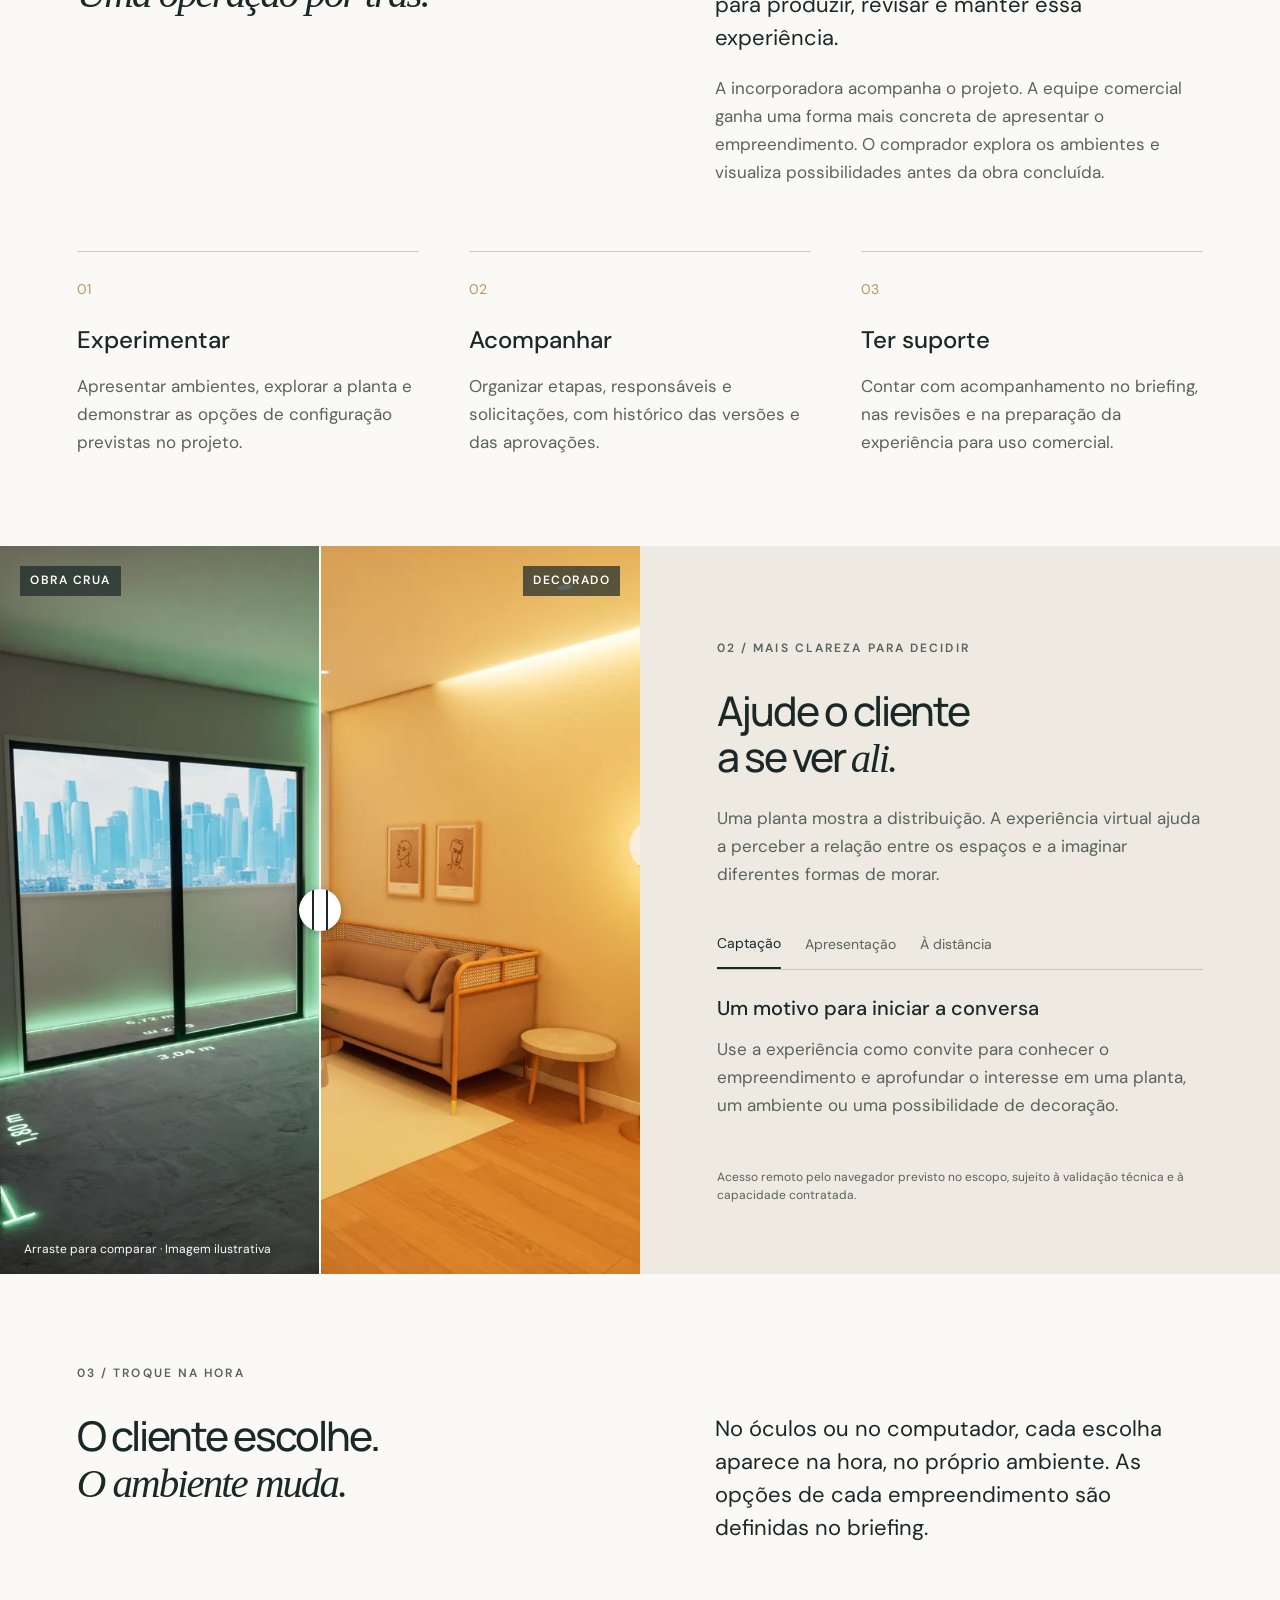
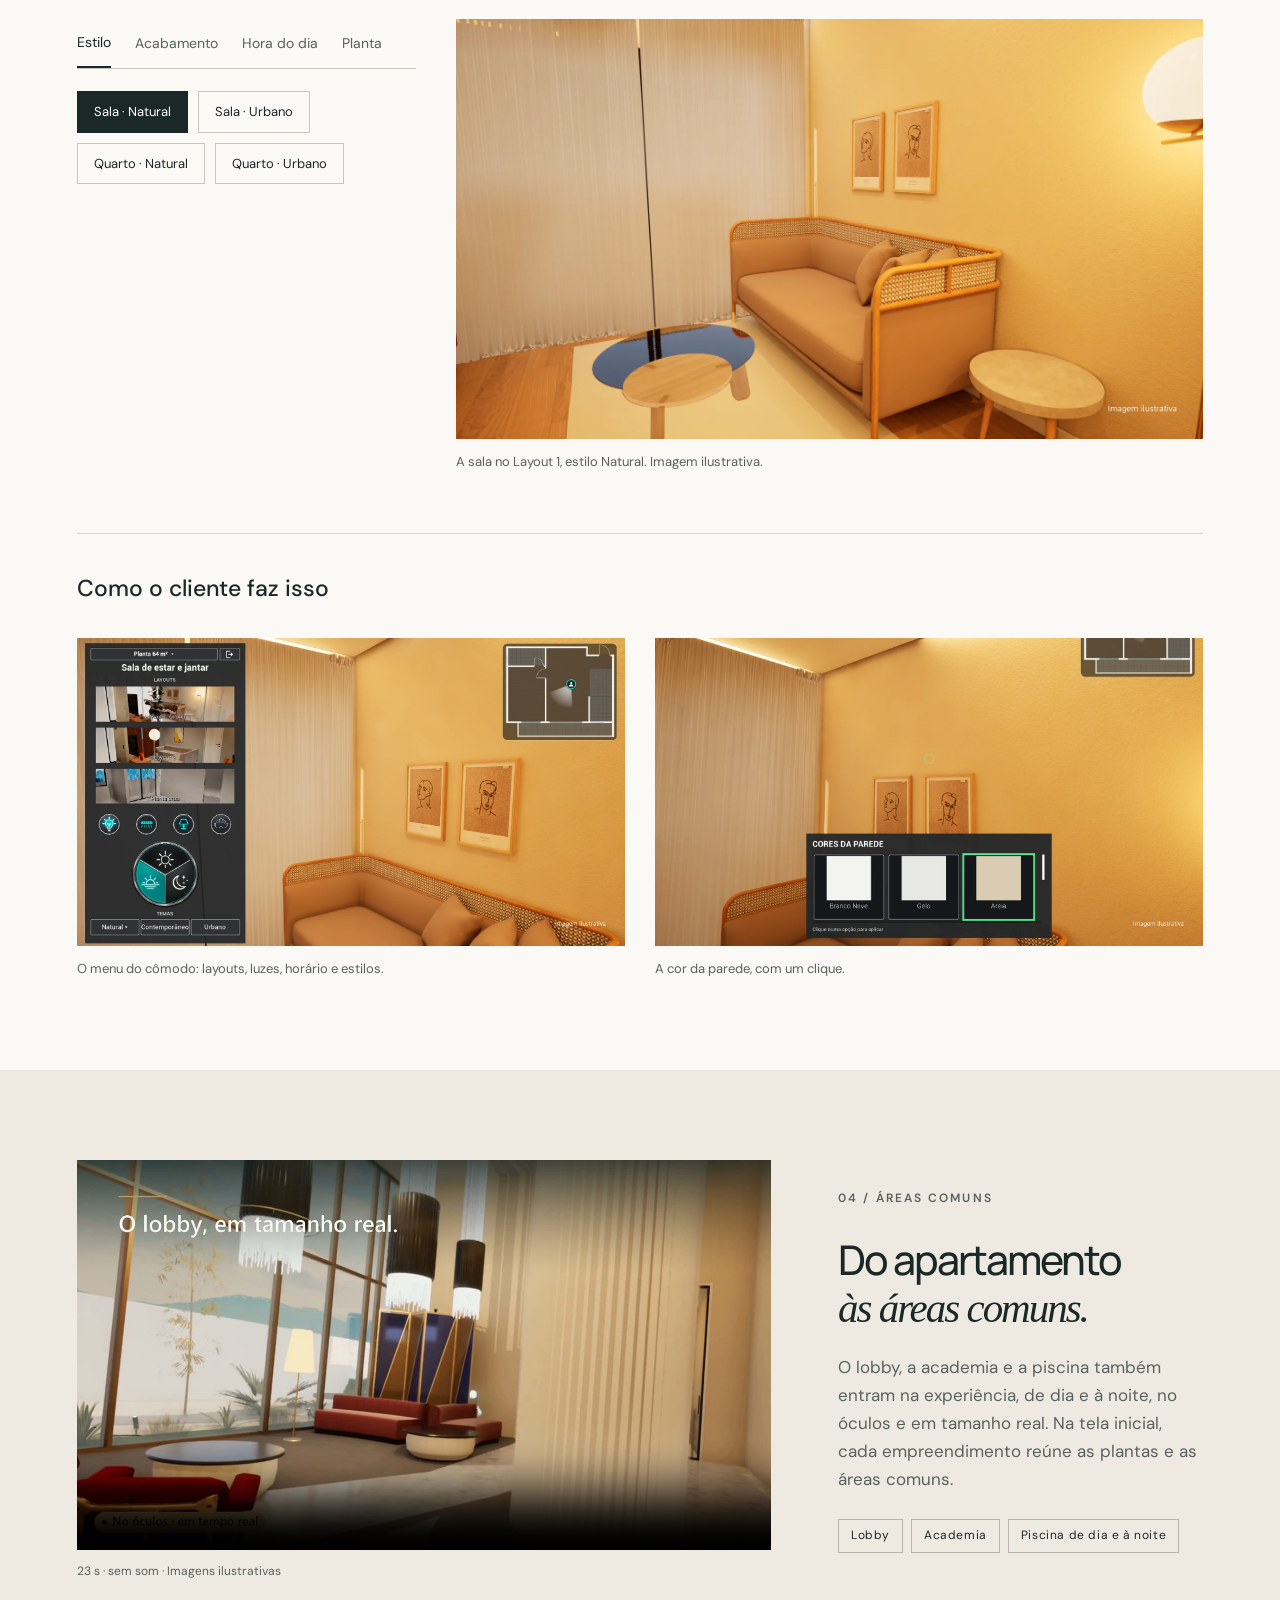
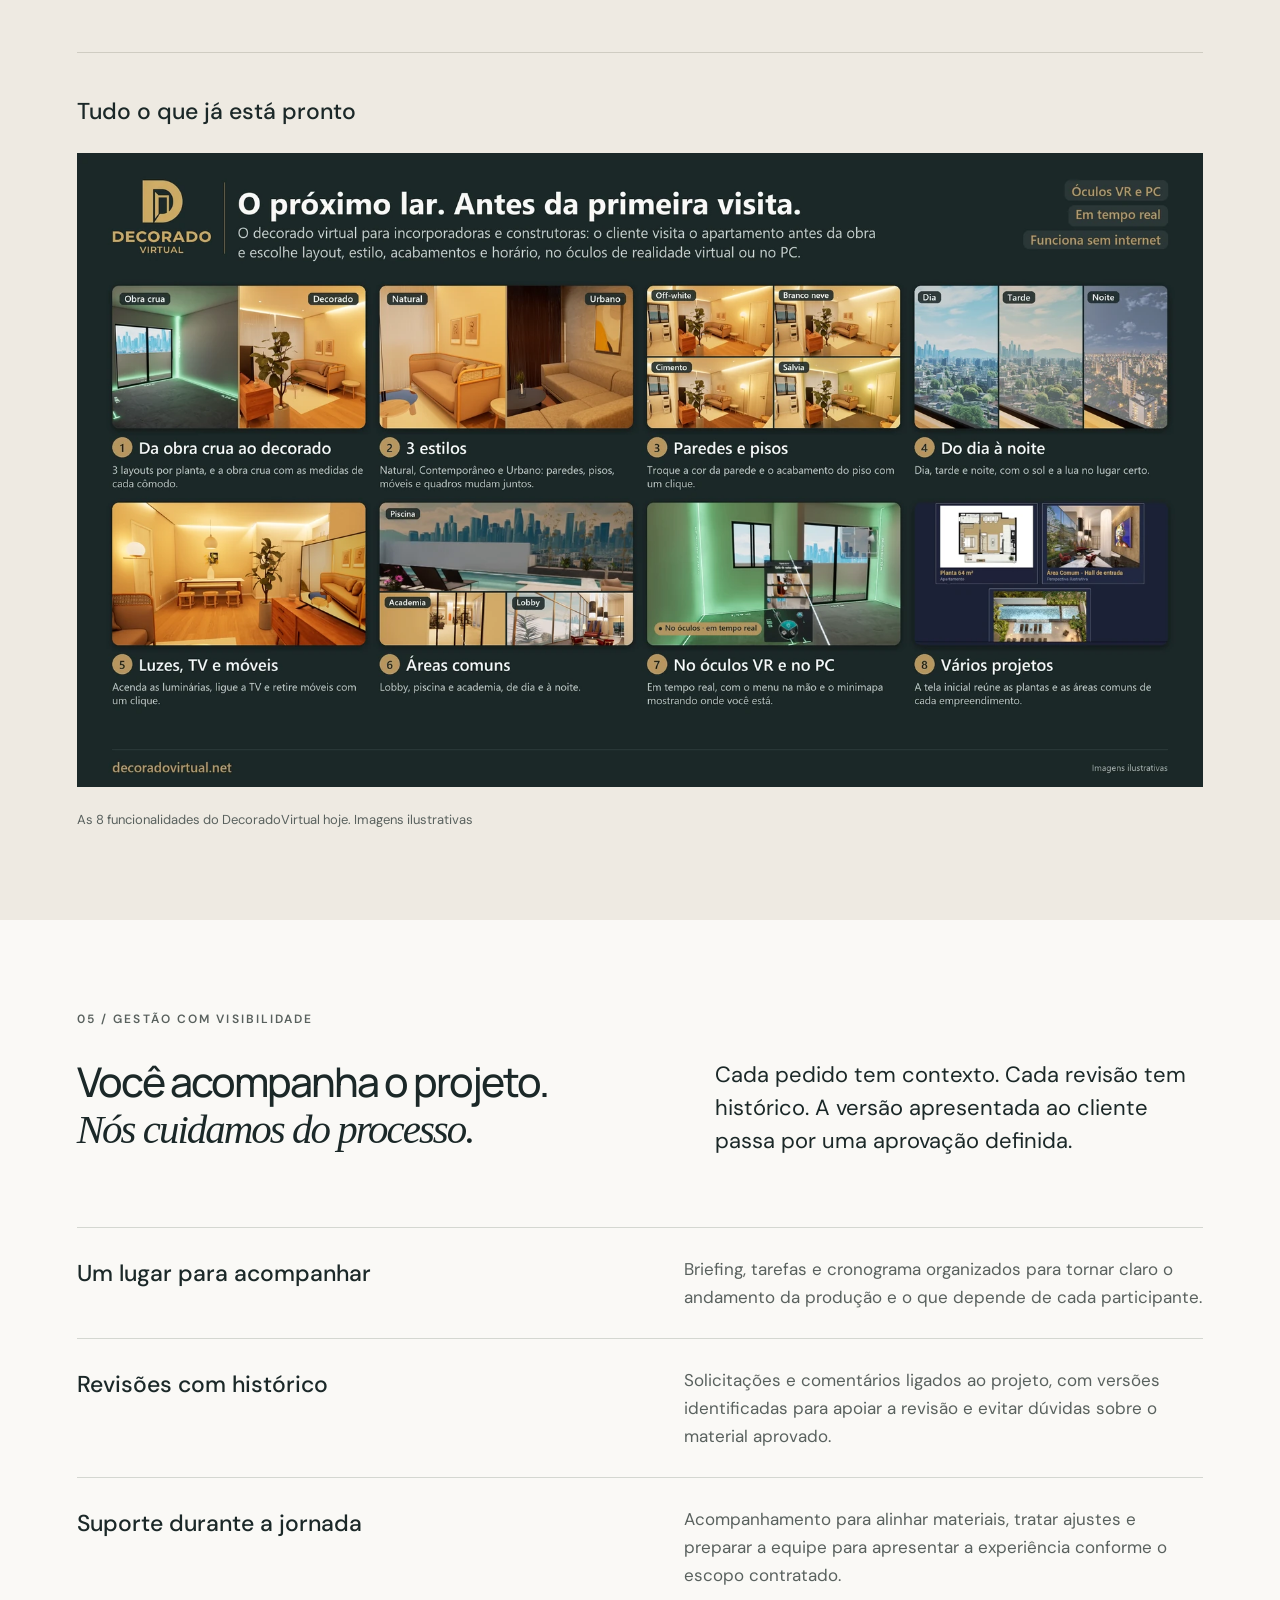
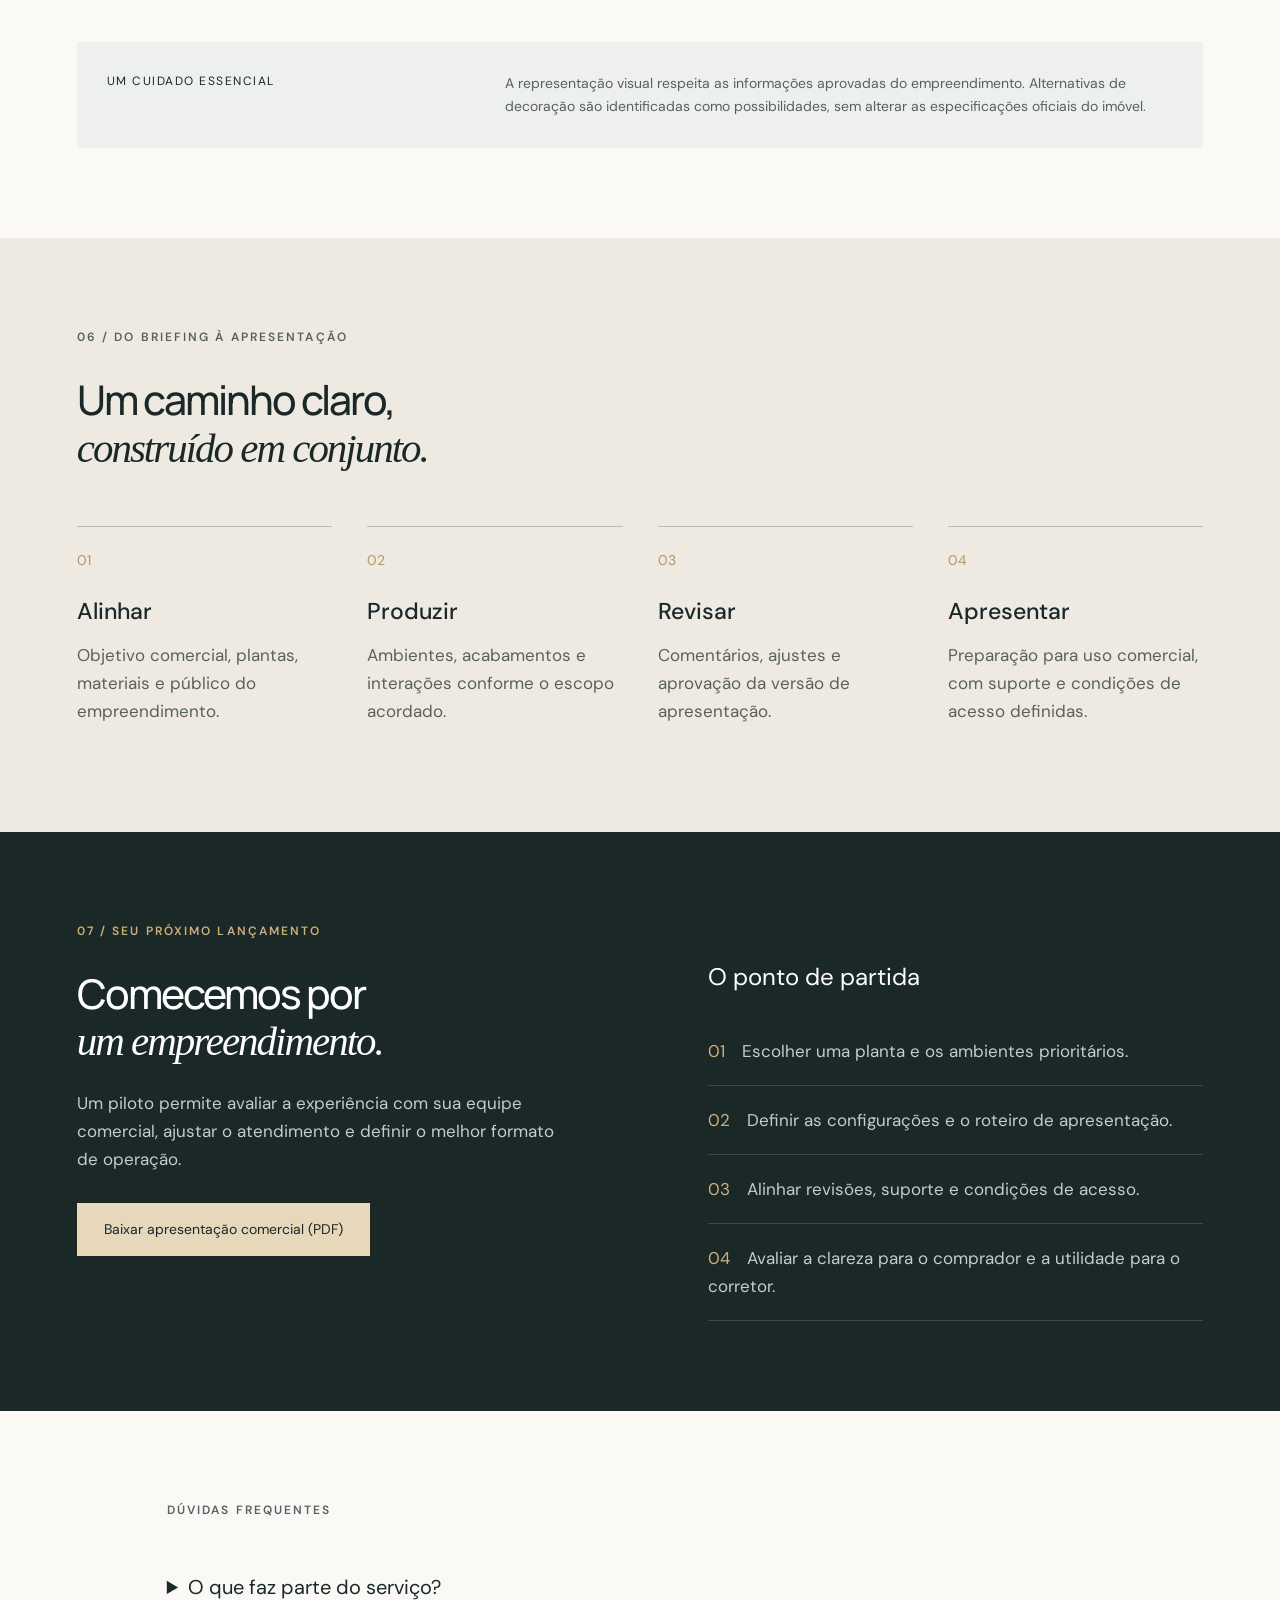
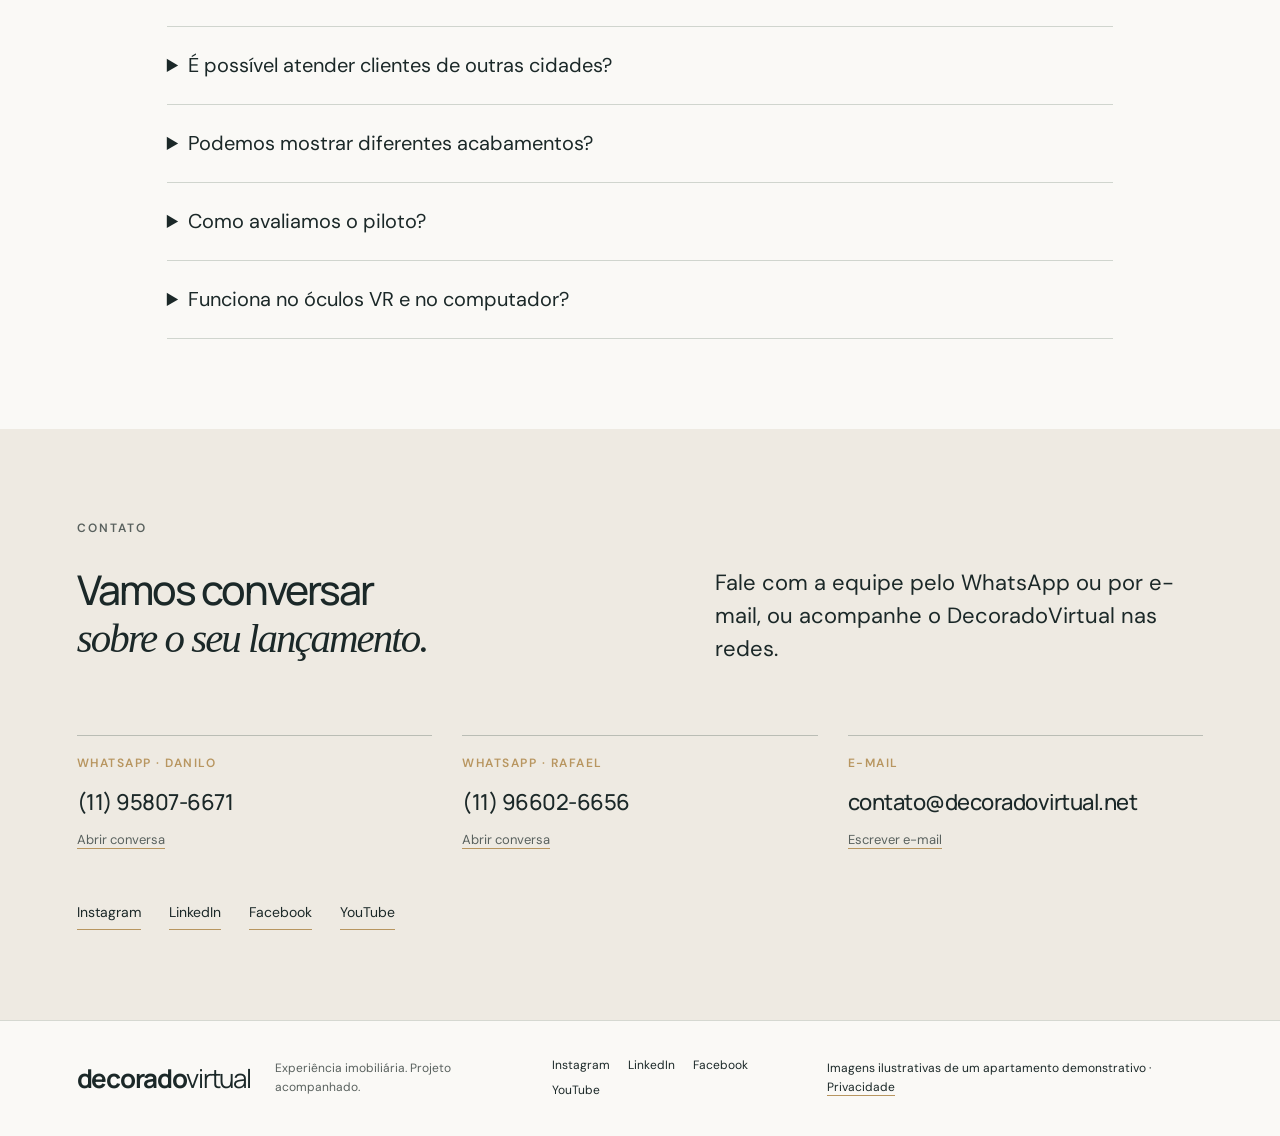
==== commit ad11f896: "Contatos, redes, apresentação em PDF e mídias sem o crédito do céu - Seção "Contato" (WhatsApp do Da" ====
--- a/index.html
+++ b/index.html
@@ -1,12 +1,13 @@
-<!doctype html><html lang="pt-BR"><head><meta charset="utf-8"><meta name="viewport" content="width=device-width,initial-scale=1"><title>DecoradoVirtual | O empreendimento ganha vida</title><meta name="description" content="Experiências virtuais imobiliárias com gestão de projetos e acompanhamento para incorporadoras."><meta property="og:type" content="website"><meta property="og:site_name" content="DecoradoVirtual"><meta property="og:locale" content="pt_BR"><meta property="og:url" content="https://decoradovirtual.net/"><meta property="og:title" content="DecoradoVirtual | O empreendimento ganha vida"><meta property="og:description" content="Experiências virtuais imobiliárias com gestão de projetos e acompanhamento para incorporadoras."><meta property="og:image" content="https://decoradovirtual.net/assets/og_capa.jpg"><meta property="og:image:width" content="1200"><meta property="og:image:height" content="627"><meta property="og:image:alt" content="Sala do apartamento demonstrativo com o título O próximo lar. Antes da primeira visita."><meta name="twitter:card" content="summary_large_image"><link rel="icon" type="image/svg+xml" href="data:image/svg+xml,%3Csvg xmlns='http://www.w3.org/2000/svg' viewBox='0 0 32 32'%3E%3Crect width='32' height='32' fill='%231b2828'/%3E%3Cpath d='M7 25V7h9q10 0 10 9t-10 9zm4-4h5q6 0 6-5t-6-5h-5z' fill='%23cfaf79'/%3E%3C/svg%3E"><link rel="stylesheet" href="style.css"></head><body>
-<header><a class="brand" href="#inicio" aria-label="DecoradoVirtual início">decorado<span>virtual</span><small>EXPERIÊNCIA · GESTÃO · SUPORTE</small></a><nav aria-label="Principal"><a href="#solucao">A solução</a><a href="#gestao">Gestão e suporte</a><a href="#piloto" class="nav-cta">Seu empreendimento</a></nav></header>
+<!doctype html><html lang="pt-BR"><head><meta charset="utf-8"><meta name="viewport" content="width=device-width,initial-scale=1"><title>DecoradoVirtual | O empreendimento ganha vida</title><meta name="description" content="Experiências virtuais imobiliárias com gestão de projetos e acompanhamento para incorporadoras."><meta property="og:type" content="website"><meta property="og:site_name" content="DecoradoVirtual"><meta property="og:locale" content="pt_BR"><meta property="og:url" content="https://decoradovirtual.net/"><meta property="og:title" content="DecoradoVirtual | O empreendimento ganha vida"><meta property="og:description" content="Experiências virtuais imobiliárias com gestão de projetos e acompanhamento para incorporadoras."><meta property="og:image" content="https://decoradovirtual.net/assets/og_capa.jpg"><meta property="og:image:width" content="1200"><meta property="og:image:height" content="627"><meta property="og:image:alt" content="Sala do apartamento demonstrativo com o título O próximo lar. Antes da primeira visita."><meta name="twitter:card" content="summary_large_image"><link rel="icon" type="image/svg+xml" href="data:image/svg+xml,%3Csvg xmlns='http://www.w3.org/2000/svg' viewBox='0 0 32 32'%3E%3Crect width='32' height='32' fill='%231b2828'/%3E%3Cpath d='M7 25V7h9q10 0 10 9t-10 9zm4-4h5q6 0 6-5t-6-5h-5z' fill='%23cfaf79'/%3E%3C/svg%3E"><link rel="stylesheet" href="style.css"><script type="application/ld+json">{"@context":"https://schema.org","@type":"Organization","name":"DecoradoVirtual","url":"https://decoradovirtual.net/","email":"contato@decoradovirtual.net","sameAs":["https://www.instagram.com/decorado_virtual/","https://www.linkedin.com/in/decorado-virtual/","https://www.facebook.com/decoradovirtual.oficial","https://www.youtube.com/@decorado_virtual"]}</script></head><body>
+<header><a class="brand" href="#inicio" aria-label="DecoradoVirtual início">decorado<span>virtual</span><small>EXPERIÊNCIA · GESTÃO · SUPORTE</small></a><nav aria-label="Principal"><a href="#solucao">A solução</a><a href="#gestao">Gestão e suporte</a><a href="#contato">Contato</a><a href="#piloto" class="nav-cta">Seu empreendimento</a></nav></header>
 <main><section id="inicio" class="hero"><div class="hero-copy"><p class="eyebrow">PARA INCORPORADORAS E CONSTRUTORAS</p><h1>O próximo lar.<br>Antes da<br><em>primeira visita.</em></h1><p>Transforme plantas em experiências que ajudam o cliente a entender, explorar e imaginar a vida no seu empreendimento.</p><div class="hero-actions"><a class="button" href="#solucao">Conheça a solução</a><a class="play-link" href="#veja">Veja funcionando · 1 min</a></div><p class="hero-detail">Experiência virtual com gestão de projetos<br>e acompanhamento em cada etapa.</p></div><figure><img src="assets/capa.webp" alt="Sala de estar e jantar do apartamento demonstrativo no fim da tarde, com sofá de palhinha, mesa com banquinhos e TV ligada"><figcaption>Imagem ilustrativa · apartamento demonstrativo</figcaption><div class="image-note">ESPAÇOS QUE SE EXPLORAM.<br>PROJETOS QUE SE ACOMPANHAM.</div></figure></section>
-<section id="veja" class="watch"><div><p class="eyebrow">VEJA FUNCIONANDO</p><h2>Um clique no menu<br><em>e o decorado aparece.</em></h2><p>Trechos gravados no óculos, em tempo real, junto com as imagens renderizadas do mesmo apartamento: estilos, acabamentos, o dia e a noite, a planta decorada.</p><div class="badges"><span>Óculos VR e PC</span><span>Em tempo real</span><span>Funciona sem internet</span></div></div><div><video id="video" controls preload="none" playsinline poster="assets/capa_video_vr.jpg" src="assets/video_funcionalidades_vr.mp4" data-wide="assets/video_funcionalidades_vr.mp4" data-tall="assets/video_funcionalidades_vr_9x16.mp4" data-wide-poster="assets/capa_video_vr.jpg" data-tall-poster="assets/capa_video_vr_9x16.jpg" aria-label="Vídeo de 61 segundos do DecoradoVirtual funcionando"></video><p class="video-note">61 s · sem som · Imagens ilustrativas · Céu: Vecteezy</p></div></section>
+<section id="veja" class="watch"><div><p class="eyebrow">VEJA FUNCIONANDO</p><h2>Um clique no menu<br><em>e o decorado aparece.</em></h2><p>Trechos gravados no óculos, em tempo real, junto com as imagens renderizadas do mesmo apartamento: estilos, acabamentos, o dia e a noite, a planta decorada.</p><div class="badges"><span>Óculos VR e PC</span><span>Em tempo real</span><span>Funciona sem internet</span></div></div><div><video id="video" controls preload="none" playsinline poster="assets/capa_video_vr.jpg" src="assets/video_funcionalidades_vr.mp4" data-wide="assets/video_funcionalidades_vr.mp4" data-tall="assets/video_funcionalidades_vr_9x16.mp4" data-wide-poster="assets/capa_video_vr.jpg" data-tall-poster="assets/capa_video_vr_9x16.jpg" aria-label="Vídeo de 61 segundos do DecoradoVirtual funcionando"></video><p class="video-note">61 s · sem som · Imagens ilustrativas</p></div></section>
 <section id="solucao" class="intro section"><p class="eyebrow">01 / UMA SOLUÇÃO COMPLETA</p><div class="split"><h2>Uma experiência de venda.<br><em>Uma operação por trás.</em></h2><div><p class="lead">O DecoradoVirtual reúne a apresentação interativa do imóvel e a organização necessária para produzir, revisar e manter essa experiência.</p><p>A incorporadora acompanha o projeto. A equipe comercial ganha uma forma mais concreta de apresentar o empreendimento. O comprador explora os ambientes e visualiza possibilidades antes da obra concluída.</p></div></div><div class="pillars"><article><span>01</span><h3>Experimentar</h3><p>Apresentar ambientes, explorar a planta e demonstrar as opções de configuração previstas no projeto.</p></article><article><span>02</span><h3>Acompanhar</h3><p>Organizar etapas, responsáveis e solicitações, com histórico das versões e das aprovações.</p></article><article><span>03</span><h3>Ter suporte</h3><p>Contar com acompanhamento no briefing, nas revisões e na preparação da experiência para uso comercial.</p></article></div></section>
-<section id="experiencia" class="experience"><figure class="compare" id="compare"><img src="assets/decorado.webp" alt="A sala decorada, com sofá, luminária de piso e quadros" loading="lazy"><img class="c-top" src="assets/obra_crua.webp" alt="A mesma sala na obra crua, com as medidas marcadas no chão" loading="lazy"><input type="range" min="0" max="100" value="50" aria-label="Comparar a obra crua (esquerda) com o decorado (direita)"><span class="c-line"></span><span class="c-lab l">OBRA CRUA</span><span class="c-lab r">DECORADO</span><figcaption>Arraste para comparar · Imagem ilustrativa · Céu: Vecteezy</figcaption></figure><div class="experience-copy"><p class="eyebrow">02 / MAIS CLAREZA PARA DECIDIR</p><h2>Ajude o cliente<br>a se ver <em>ali.</em></h2><p>Uma planta mostra a distribuição. A experiência virtual ajuda a perceber a relação entre os espaços e a imaginar diferentes formas de morar.</p><div class="use-tabs" role="tablist" aria-label="Aplicações comerciais"><button role="tab" id="tab-captacao" aria-selected="true" aria-controls="use-panel" data-use="captacao">Captação</button><button role="tab" id="tab-venda" aria-selected="false" aria-controls="use-panel" tabindex="-1" data-use="venda">Apresentação</button><button role="tab" id="tab-remoto" aria-selected="false" aria-controls="use-panel" tabindex="-1" data-use="remoto">À distância</button></div><div id="use-panel" role="tabpanel" aria-labelledby="tab-captacao" tabindex="0"><h3>Um motivo para iniciar a conversa</h3><p>Use a experiência como convite para conhecer o empreendimento e aprofundar o interesse em uma planta, um ambiente ou uma possibilidade de decoração.</p></div><p class="fine">Acesso remoto pelo navegador previsto no escopo, sujeito à validação técnica e à capacidade contratada.</p></div></section>
+<section id="experiencia" class="experience"><figure class="compare" id="compare"><img src="assets/decorado.webp" alt="A sala decorada, com sofá, luminária de piso e quadros" loading="lazy"><img class="c-top" src="assets/obra_crua.webp" alt="A mesma sala na obra crua, com as medidas marcadas no chão" loading="lazy"><input type="range" min="0" max="100" value="50" aria-label="Comparar a obra crua (esquerda) com o decorado (direita)"><span class="c-line"></span><span class="c-lab l">OBRA CRUA</span><span class="c-lab r">DECORADO</span><figcaption>Arraste para comparar · Imagem ilustrativa</figcaption></figure><div class="experience-copy"><p class="eyebrow">02 / MAIS CLAREZA PARA DECIDIR</p><h2>Ajude o cliente<br>a se ver <em>ali.</em></h2><p>Uma planta mostra a distribuição. A experiência virtual ajuda a perceber a relação entre os espaços e a imaginar diferentes formas de morar.</p><div class="use-tabs" role="tablist" aria-label="Aplicações comerciais"><button role="tab" id="tab-captacao" aria-selected="true" aria-controls="use-panel" data-use="captacao">Captação</button><button role="tab" id="tab-venda" aria-selected="false" aria-controls="use-panel" tabindex="-1" data-use="venda">Apresentação</button><button role="tab" id="tab-remoto" aria-selected="false" aria-controls="use-panel" tabindex="-1" data-use="remoto">À distância</button></div><div id="use-panel" role="tabpanel" aria-labelledby="tab-captacao" tabindex="0"><h3>Um motivo para iniciar a conversa</h3><p>Use a experiência como convite para conhecer o empreendimento e aprofundar o interesse em uma planta, um ambiente ou uma possibilidade de decoração.</p></div><p class="fine">Acesso remoto pelo navegador previsto no escopo, sujeito à validação técnica e à capacidade contratada.</p></div></section>
 <section id="troque" class="section try"><p class="eyebrow">03 / TROQUE NA HORA</p><div class="split"><h2>O cliente escolhe.<br><em>O ambiente muda.</em></h2><p class="lead">No óculos ou no computador, cada escolha aparece na hora, no próprio ambiente. As opções de cada empreendimento são definidas no briefing.</p></div><div class="config"><div><div class="use-tabs" role="tablist" aria-label="O que trocar"><button role="tab" id="cfg-estilo" aria-selected="true" aria-controls="cfg-panel" data-cfg="estilo">Estilo</button><button role="tab" id="cfg-acabamento" aria-selected="false" aria-controls="cfg-panel" tabindex="-1" data-cfg="acabamento">Acabamento</button><button role="tab" id="cfg-hora" aria-selected="false" aria-controls="cfg-panel" tabindex="-1" data-cfg="hora">Hora do dia</button><button role="tab" id="cfg-planta" aria-selected="false" aria-controls="cfg-panel" tabindex="-1" data-cfg="planta">Planta</button></div><div class="chips" id="cfg-chips" role="group" aria-label="Opções"></div></div><figure class="stage" id="cfg-panel" role="tabpanel" aria-labelledby="cfg-estilo"><img src="assets/estilo_sala_natural.webp" alt="A sala no estilo Natural, com sofá de palhinha e mesa de centro clara" loading="lazy" decoding="async"><figcaption>A sala no Layout 1, estilo Natural. Imagem ilustrativa.</figcaption></figure></div><div class="how"><h3>Como o cliente faz isso</h3><figure><img src="assets/menu_comodo.webp" alt="O menu do cômodo no produto, com os layouts, as luzes, o horário e os estilos" loading="lazy"><figcaption>O menu do cômodo: layouts, luzes, horário e estilos.</figcaption></figure><figure><img src="assets/menu_parede.webp" alt="A troca da cor da parede no produto, com as opções Branco Neve, Gelo e Areia" loading="lazy"><figcaption>A cor da parede, com um clique.</figcaption></figure></div></section>
-<section id="areas-comuns" class="section common"><div class="common-grid"><div><video controls preload="none" playsinline poster="assets/capa_areas_comuns.jpg" src="assets/video_areas_comuns.mp4" data-wide="assets/video_areas_comuns.mp4" data-tall="assets/video_areas_comuns_9x16.mp4" data-wide-poster="assets/capa_areas_comuns.jpg" data-tall-poster="assets/capa_areas_comuns_9x16.jpg" aria-label="Vídeo de 23 segundos das áreas comuns no DecoradoVirtual"></video><p class="video-note">23 s · sem som · Imagens ilustrativas · Céu: Vecteezy</p></div><div><p class="eyebrow">04 / ÁREAS COMUNS</p><h2>Do apartamento<br><em>às áreas comuns.</em></h2><p>O lobby, a academia e a piscina também entram na experiência, de dia e à noite, no óculos e em tamanho real. Na tela inicial, cada empreendimento reúne as plantas e as áreas comuns.</p><div class="badges"><span>Lobby</span><span>Academia</span><span>Piscina de dia e à noite</span></div></div></div><figure class="product"><h3>Tudo o que já está pronto</h3><picture><source media="(max-width:640px)" srcset="assets/produto_9x16.webp" width="1080" height="1920"><img src="assets/produto.webp" width="1672" height="941" alt="As 8 funcionalidades do DecoradoVirtual: da obra crua ao decorado, 3 estilos, paredes e pisos, do dia à noite, luzes, TV e móveis, áreas comuns, no óculos VR e no PC, e vários projetos" loading="lazy"></picture><figcaption>As 8 funcionalidades do DecoradoVirtual hoje. Imagens ilustrativas · Céu: Vecteezy</figcaption></figure></section>
+<section id="areas-comuns" class="section common"><div class="common-grid"><div><video controls preload="none" playsinline poster="assets/capa_areas_comuns.jpg" src="assets/video_areas_comuns.mp4" data-wide="assets/video_areas_comuns.mp4" data-tall="assets/video_areas_comuns_9x16.mp4" data-wide-poster="assets/capa_areas_comuns.jpg" data-tall-poster="assets/capa_areas_comuns_9x16.jpg" aria-label="Vídeo de 23 segundos das áreas comuns no DecoradoVirtual"></video><p class="video-note">23 s · sem som · Imagens ilustrativas</p></div><div><p class="eyebrow">04 / ÁREAS COMUNS</p><h2>Do apartamento<br><em>às áreas comuns.</em></h2><p>O lobby, a academia e a piscina também entram na experiência, de dia e à noite, no óculos e em tamanho real. Na tela inicial, cada empreendimento reúne as plantas e as áreas comuns.</p><div class="badges"><span>Lobby</span><span>Academia</span><span>Piscina de dia e à noite</span></div></div></div><figure class="product"><h3>Tudo o que já está pronto</h3><picture><source media="(max-width:640px)" srcset="assets/produto_9x16.webp" width="1080" height="1920"><img src="assets/produto.webp" width="1672" height="941" alt="As 8 funcionalidades do DecoradoVirtual: da obra crua ao decorado, 3 estilos, paredes e pisos, do dia à noite, luzes, TV e móveis, áreas comuns, no óculos VR e no PC, e vários projetos" loading="lazy"></picture><figcaption>As 8 funcionalidades do DecoradoVirtual hoje. Imagens ilustrativas</figcaption></figure></section>
 <section id="gestao" class="section management"><p class="eyebrow">05 / GESTÃO COM VISIBILIDADE</p><div class="split"><h2>Você acompanha o projeto.<br><em>Nós cuidamos do processo.</em></h2><p class="lead">Cada pedido tem contexto. Cada revisão tem histórico. A versão apresentada ao cliente passa por uma aprovação definida.</p></div><div class="management-rows"><article><h3>Um lugar para acompanhar</h3><p>Briefing, tarefas e cronograma organizados para tornar claro o andamento da produção e o que depende de cada participante.</p></article><article><h3>Revisões com histórico</h3><p>Solicitações e comentários ligados ao projeto, com versões identificadas para apoiar a revisão e evitar dúvidas sobre o material aprovado.</p></article><article><h3>Suporte durante a jornada</h3><p>Acompanhamento para alinhar materiais, tratar ajustes e preparar a equipe para apresentar a experiência conforme o escopo contratado.</p></article></div><div class="principle"><span>UM CUIDADO ESSENCIAL</span><p>A representação visual respeita as informações aprovadas do empreendimento. Alternativas de decoração são identificadas como possibilidades, sem alterar as especificações oficiais do imóvel.</p></div></section>
 <section id="processo" class="section process"><p class="eyebrow">06 / DO BRIEFING À APRESENTAÇÃO</p><h2>Um caminho claro,<br><em>construído em conjunto.</em></h2><ol><li><span>01</span><h3>Alinhar</h3><p>Objetivo comercial, plantas, materiais e público do empreendimento.</p></li><li><span>02</span><h3>Produzir</h3><p>Ambientes, acabamentos e interações conforme o escopo acordado.</p></li><li><span>03</span><h3>Revisar</h3><p>Comentários, ajustes e aprovação da versão de apresentação.</p></li><li><span>04</span><h3>Apresentar</h3><p>Preparação para uso comercial, com suporte e condições de acesso definidas.</p></li></ol></section>
-<section id="piloto" class="section pilot"><div><p class="eyebrow">07 / SEU PRÓXIMO LANÇAMENTO</p><h2>Comecemos por<br><em>um empreendimento.</em></h2><p>Um piloto permite avaliar a experiência com sua equipe comercial, ajustar o atendimento e definir o melhor formato de operação.</p><a class="button light" href="DecoradoVirtual-Comercial.pptx" download>Baixar apresentação comercial</a></div><div class="pilot-list"><h3>O ponto de partida</h3><p><span>01</span> Escolher uma planta e os ambientes prioritários.</p><p><span>02</span> Definir as configurações e o roteiro de apresentação.</p><p><span>03</span> Alinhar revisões, suporte e condições de acesso.</p><p><span>04</span> Avaliar a clareza para o comprador e a utilidade para o corretor.</p></div></section>
-<section class="section faq"><p class="eyebrow">DÚVIDAS FREQUENTES</p><details><summary>O que faz parte do serviço?</summary><p>A proposta combina produção da experiência virtual, gestão das etapas e acompanhamento. Ambientes, interações, revisões e suporte são definidos para cada empreendimento.</p></details><details><summary>É possível atender clientes de outras cidades?</summary><p>O atendimento remoto faz parte da proposta. O acesso interativo pelo navegador está previsto e depende da validação técnica no piloto e das condições de conexão e capacidade contratada.</p></details><details><summary>Podemos mostrar diferentes acabamentos?</summary><p>As opções de materiais, decoração e configuração são definidas no briefing e implementadas conforme o escopo. Alternativas visuais são diferenciadas das especificações oficiais do imóvel.</p></details><details><summary>Como avaliamos o piloto?</summary><p>Combine critérios com a equipe: facilidade de apresentação, compreensão da planta, dúvidas dos compradores e continuidade do atendimento. Metas de conversão devem ser medidas no contexto real da incorporadora.</p></details><details><summary>Funciona no óculos VR e no computador?</summary><p>Sim. A mesma experiência roda em tempo real no computador e no óculos de realidade virtual ligado a ele, e não depende de internet durante a apresentação.</p></details></section></main><footer><a class="brand" href="#inicio">decorado<span>virtual</span></a><p>Experiência imobiliária. Projeto acompanhado.</p><small>Imagens ilustrativas de um apartamento demonstrativo · Céu: Vecteezy · <a href="privacidade/">Privacidade</a></small></footer><script src="app.js"></script></body></html>
+<section id="piloto" class="section pilot"><div><p class="eyebrow">07 / SEU PRÓXIMO LANÇAMENTO</p><h2>Comecemos por<br><em>um empreendimento.</em></h2><p>Um piloto permite avaliar a experiência com sua equipe comercial, ajustar o atendimento e definir o melhor formato de operação.</p><a class="button light" href="DecoradoVirtual-Comercial.pdf" download>Baixar apresentação comercial (PDF)</a></div><div class="pilot-list"><h3>O ponto de partida</h3><p><span>01</span> Escolher uma planta e os ambientes prioritários.</p><p><span>02</span> Definir as configurações e o roteiro de apresentação.</p><p><span>03</span> Alinhar revisões, suporte e condições de acesso.</p><p><span>04</span> Avaliar a clareza para o comprador e a utilidade para o corretor.</p></div></section>
+<section class="section faq"><p class="eyebrow">DÚVIDAS FREQUENTES</p><details><summary>O que faz parte do serviço?</summary><p>A proposta combina produção da experiência virtual, gestão das etapas e acompanhamento. Ambientes, interações, revisões e suporte são definidos para cada empreendimento.</p></details><details><summary>É possível atender clientes de outras cidades?</summary><p>O atendimento remoto faz parte da proposta. O acesso interativo pelo navegador está previsto e depende da validação técnica no piloto e das condições de conexão e capacidade contratada.</p></details><details><summary>Podemos mostrar diferentes acabamentos?</summary><p>As opções de materiais, decoração e configuração são definidas no briefing e implementadas conforme o escopo. Alternativas visuais são diferenciadas das especificações oficiais do imóvel.</p></details><details><summary>Como avaliamos o piloto?</summary><p>Combine critérios com a equipe: facilidade de apresentação, compreensão da planta, dúvidas dos compradores e continuidade do atendimento. Metas de conversão devem ser medidas no contexto real da incorporadora.</p></details><details><summary>Funciona no óculos VR e no computador?</summary><p>Sim. A mesma experiência roda em tempo real no computador e no óculos de realidade virtual ligado a ele, e não depende de internet durante a apresentação.</p></details></section>
+<section id="contato" class="section contact"><p class="eyebrow">CONTATO</p><div class="split"><h2>Vamos conversar<br><em>sobre o seu lançamento.</em></h2><p class="lead">Fale com a equipe pelo WhatsApp ou por e-mail, ou acompanhe o DecoradoVirtual nas redes.</p></div><div class="contact-list"><a href="https://wa.me/5511958076671?text=Ol%C3%A1!%20Vim%20pelo%20site%20do%20DecoradoVirtual%20e%20quero%20saber%20mais." target="_blank" rel="noopener"><span>WHATSAPP · DANILO</span><strong>(11) 95807-6671</strong><small>Abrir conversa</small></a><a href="https://wa.me/5511966026656?text=Ol%C3%A1!%20Vim%20pelo%20site%20do%20DecoradoVirtual%20e%20quero%20saber%20mais." target="_blank" rel="noopener"><span>WHATSAPP · RAFAEL</span><strong>(11) 96602-6656</strong><small>Abrir conversa</small></a><a href="mailto:contato@decoradovirtual.net"><span>E-MAIL</span><strong>contato@decoradovirtual.net</strong><small>Escrever e-mail</small></a></div><nav class="social" aria-label="Redes sociais"><a href="https://www.instagram.com/decorado_virtual/" target="_blank" rel="noopener">Instagram</a><a href="https://www.linkedin.com/in/decorado-virtual/" target="_blank" rel="noopener">LinkedIn</a><a href="https://www.facebook.com/decoradovirtual.oficial" target="_blank" rel="noopener">Facebook</a><a href="https://www.youtube.com/@decorado_virtual" target="_blank" rel="noopener">YouTube</a></nav></section></main><footer><a class="brand" href="#inicio">decorado<span>virtual</span></a><p>Experiência imobiliária. Projeto acompanhado.</p><nav class="footer-social" aria-label="Redes sociais no rodapé"><a href="https://www.instagram.com/decorado_virtual/" target="_blank" rel="noopener">Instagram</a><a href="https://www.linkedin.com/in/decorado-virtual/" target="_blank" rel="noopener">LinkedIn</a><a href="https://www.facebook.com/decoradovirtual.oficial" target="_blank" rel="noopener">Facebook</a><a href="https://www.youtube.com/@decorado_virtual" target="_blank" rel="noopener">YouTube</a></nav><small>Imagens ilustrativas de um apartamento demonstrativo · <a href="privacidade/">Privacidade</a></small></footer><script src="app.js"></script></body></html>
--- a/style.css
+++ b/style.css
@@ -1,2 +1,2 @@
 @import url('https://fonts.googleapis.com/css2?family=DM+Sans:wght@400;500;600;700&family=Manrope:wght@400;500;600;700&display=swap');
-:root{--ink:#1b2828;--paper:#faf9f6;--accent:#b89660;--muted:#59615e}*{box-sizing:border-box}html{scroll-behavior:smooth;scroll-padding-top:95px}body{margin:0;background:var(--paper);color:var(--ink);font-family:'DM Sans',sans-serif;font-size:17px;line-height:1.65}a{color:inherit;text-decoration:none}button{font:inherit}header{height:102px;padding:0 6%;display:flex;align-items:center;justify-content:space-between;border-bottom:1px solid #dddcd5;background:var(--paper)}.brand{font-family:Manrope,sans-serif;font-size:26px;letter-spacing:-1.3px;font-weight:700}.brand span{font-weight:400}.brand small{display:block;font-size:9px;letter-spacing:2.2px;font-weight:500;margin-top:2px}nav{display:flex;gap:35px;align-items:center;font-size:14px}.nav-cta{border-bottom:1px solid var(--accent);padding:8px 0}h1,h2,h3,p,figure{margin:0}h1,h2{font-family:Manrope,sans-serif;font-weight:500;line-height:1.13;letter-spacing:-2px}h1{font-size:clamp(44px,4.4vw,76px)}h2{font-size:clamp(32px,3.2vw,50px)}em{font-family:Georgia,serif;font-weight:400}p{color:var(--muted)}.eyebrow{font-size:12px;letter-spacing:2.1px;font-weight:600;margin-bottom:28px}.hero{display:grid;grid-template-columns:47% 53%;min-height:680px}.hero-copy{padding:70px 11% 48px 13%}.hero-copy>p:not(.eyebrow){max-width:460px;margin-top:28px}.hero figure{position:relative;min-height:680px;overflow:hidden}.hero img{width:100%;height:100%;object-fit:cover;object-position:42% 50%;position:absolute}.hero figure:after{content:'';position:absolute;inset:60% 0 0;background:linear-gradient(transparent,#11201dbb)}.image-note{position:absolute;bottom:60px;left:45px;color:white;z-index:1;font-size:13px;letter-spacing:2px}figcaption{font-size:12px;position:absolute;bottom:15px;left:24px;color:white;z-index:2}.button{display:inline-block;background:var(--ink);color:white;padding:15px 27px;font-size:14px;margin-top:30px}.button:hover{background:#354a47}.hero-detail{font-size:13px;line-height:1.7}.section{padding:90px 6%}.split{display:grid;grid-template-columns:1.1fr 1fr;gap:9%;align-items:start}.lead{font-size:22px;line-height:1.5;margin-bottom:20px;color:var(--ink)}.pillars{display:grid;grid-template-columns:repeat(3,1fr);gap:50px;margin-top:65px}.pillars article{border-top:1px solid #c7cbc4;padding-top:22px}.pillars span,.process li>span{color:var(--accent);font-size:14px}.pillars h3{font-size:24px;font-weight:500;margin:18px 0 12px}.experience{display:grid;grid-template-columns:1fr 1fr;background:#eeeae2}.experience figure{position:relative;min-height:620px}.experience img{position:absolute;width:100%;height:100%;object-fit:cover}.experience-copy{padding:70px 12%}.experience-copy>p{margin-top:23px}.use-tabs{display:flex;flex-wrap:wrap;border-bottom:1px solid #c8c6bd;margin-top:32px;gap:0 24px}.use-tabs button{font-size:14px;border:0;background:none;padding:12px 0;cursor:pointer;color:var(--muted)}.use-tabs button[aria-selected=true]{border-bottom:2px solid var(--ink);color:var(--ink)}#use-panel{min-height:175px;padding-top:22px}#use-panel h3{font-size:20px;margin-bottom:10px;font-weight:500}.fine{font-size:12px!important;line-height:1.5}.management-rows{margin-top:50px}.management-rows article{display:grid;grid-template-columns:1fr 1.1fr;gap:12%;padding:27px 0;border-top:1px solid #d4d7d1}.management-rows h3{font-size:23px;font-weight:500}.principle{display:grid;grid-template-columns:1fr 2fr;gap:6%;background:#edf0ec;padding:30px;margin-top:26px}.principle span{font-size:12px;letter-spacing:1.5px}.principle p{font-size:14px}.process{background:#eeeae2}.process ol{list-style:none;padding:0;display:grid;grid-template-columns:repeat(4,1fr);gap:35px;margin-top:55px}.process li{border-top:1px solid #babdb5;padding-top:18px}.process h3{font-size:23px;font-weight:500;margin:20px 0 10px}.pilot{background:var(--ink);color:white;display:grid;grid-template-columns:1fr 1fr;gap:12%}.pilot p{color:#c3cec9}.pilot h2{margin-bottom:25px}.pilot .eyebrow{color:#cfaf79}.light{background:#e7d7bb;color:var(--ink)}.light:hover{background:#f5e8d1}.pilot-list{padding-top:35px}.pilot-list h3{font-size:24px;font-weight:400;margin-bottom:20px}.pilot-list p{padding:20px 0;border-bottom:1px solid #ffffff26}.pilot-list span{margin-right:12px;color:#cfaf79}.faq{max-width:1100px;margin:auto}.faq details{border-bottom:1px solid #d0d5ce;padding:22px 0}.faq summary{cursor:pointer;font-size:20px}.faq details p{padding-top:18px}footer{padding:35px 6%;border-top:1px solid #d5d8d1;display:flex;gap:25px;justify-content:space-between;align-items:center}footer p,footer small{font-size:12px}.legal{max-width:860px;margin:auto;padding:70px 6% 90px}.legal h1{font-size:clamp(38px,3.6vw,56px);margin-bottom:14px}.legal h2{font-size:clamp(22px,2vw,28px);letter-spacing:-0.5px;margin:46px 0 14px}.legal p{margin-bottom:14px}.legal ul{padding-left:20px;margin:0 0 14px;color:var(--muted)}.legal li{margin-bottom:10px}.legal strong{color:var(--ink);font-weight:600}.legal a,footer small a{border-bottom:1px solid var(--accent)}.legal code{font-size:15px;background:#eeeae2;padding:1px 6px}.legal-data{font-size:13px}.hero-actions{display:flex;flex-wrap:wrap;align-items:center;gap:14px 28px;margin-top:30px}.hero-actions .button{margin-top:0}.play-link{font-size:14px;border-bottom:1px solid var(--accent);padding:6px 0;display:inline-flex;align-items:center;gap:10px}.play-link:before{content:'';border-left:8px solid var(--accent);border-top:5px solid transparent;border-bottom:5px solid transparent}.watch{background:var(--ink);color:white;padding:90px 6%;display:grid;grid-template-columns:minmax(0,1fr) minmax(0,1.9fr);gap:6%;align-items:center}.watch p{color:#c3cec9}.watch .eyebrow{color:#cfaf79}.watch h2{margin-bottom:22px}.badges{display:flex;flex-wrap:wrap;gap:8px;margin-top:26px}.badges span{font-size:12px;letter-spacing:.6px;border:1px solid #ffffff3d;padding:6px 12px;color:#e7d7bb}.watch video{width:100%;max-height:82vh;display:block;background:#0e1717;aspect-ratio:16/9}.watch video.vertical{aspect-ratio:9/16;width:auto;max-width:100%;margin:0 auto}.video-note{font-size:12px;margin-top:12px}.compare{--pos:50%;overflow:hidden}.compare .c-top{clip-path:inset(0 calc(100% - var(--pos)) 0 0)}.compare input{position:absolute;inset:0;width:100%;height:100%;margin:0;opacity:0;cursor:ew-resize;z-index:4}.c-line{position:absolute;top:0;bottom:0;left:var(--pos);width:2px;margin-left:-1px;background:white;z-index:3;pointer-events:none}.c-line:after{content:'';position:absolute;top:50%;left:50%;width:42px;height:42px;margin:-21px 0 0 -21px;border-radius:50%;background:linear-gradient(90deg,transparent 13px,var(--ink) 13px,var(--ink) 15px,transparent 15px,transparent 27px,var(--ink) 27px,var(--ink) 29px,transparent 29px) white;box-shadow:0 2px 10px #0004}.compare input:focus-visible~.c-line:after{outline:3px solid #a27f47;outline-offset:3px}.c-lab{position:absolute;top:20px;z-index:3;font-size:12px;letter-spacing:1.5px;font-weight:600;color:white;background:#1b2828b3;padding:5px 10px;pointer-events:none}.c-lab.l{left:20px}.c-lab.r{right:20px}.config{margin-top:55px;display:grid;grid-template-columns:minmax(0,1fr) minmax(0,2.2fr);gap:40px;align-items:start}.config .use-tabs{margin-top:0}.chips{display:flex;flex-wrap:wrap;gap:10px;margin-top:22px}.chips button{font-size:13px;border:1px solid #c8c6bd;background:transparent;padding:9px 16px;cursor:pointer;color:var(--ink);text-align:left}.chips button[aria-pressed=true]{background:var(--ink);color:white;border-color:var(--ink)}.stage{position:relative}.stage img,.how img{display:block;width:100%;aspect-ratio:1672/941;object-fit:cover;background:#eeeae2}.stage figcaption,.how figcaption{position:static;color:var(--muted);font-size:13px;margin-top:12px}.how{display:grid;grid-template-columns:1fr 1fr;gap:30px;margin-top:60px;padding-top:36px;border-top:1px solid #d4d7d1}.how h3{grid-column:1/-1;font-size:23px;font-weight:500}.common{background:#eeeae2}.common-grid{display:grid;grid-template-columns:minmax(0,1.9fr) minmax(0,1fr);gap:6%;align-items:center}.common h2{margin-bottom:22px}.common .badges span{border-color:#b9b5aa;color:var(--ink)}.common video{width:100%;max-height:82vh;display:block;background:#0e1717;aspect-ratio:16/9}.common video.vertical{aspect-ratio:9/16;width:auto;max-width:100%;margin:0 auto}.product{margin-top:70px;padding-top:40px;border-top:1px solid #cfccc2;display:grid;gap:22px}.product h3{font-size:23px;font-weight:500}.product img{display:block;width:100%;height:auto}.product figcaption{position:static;color:var(--muted);font-size:13px}:focus-visible{outline:3px solid #a27f47;outline-offset:5px}@media(max-width:800px){header{height:85px;padding:0 6%}nav a:not(.nav-cta){display:none}nav{font-size:12px}.brand{font-size:22px}.brand small{font-size:8px}.hero{grid-template-columns:1fr}.hero-copy{padding:45px 6%}.hero figure{min-height:440px}.hero h1{font-size:54px}.hero-copy>p:not(.eyebrow){max-width:600px}.section,.watch{padding:60px 6%}.split,.experience,.pilot,.watch,.config,.common-grid{grid-template-columns:1fr;gap:30px}.how{grid-template-columns:1fr}.common-grid>div:first-child{order:2}.pillars{gap:25px}.experience figure{min-height:430px}.experience-copy{padding:50px 6%}.management-rows article{grid-template-columns:1fr;gap:12px}.principle{grid-template-columns:1fr;gap:14px}.process ol{grid-template-columns:1fr 1fr}.pilot-list{padding:0}footer{flex-wrap:wrap}.eyebrow{font-size:11px}h2{letter-spacing:-1px}.pillars h3{font-size:20px}}@media(max-width:480px){.pillars{grid-template-columns:1fr;margin-top:40px}.hero h1{font-size:46px}.hero figure{min-height:350px}.process ol{gap:25px}.use-tabs{gap:0 17px}.nav-cta{max-width:105px;text-align:center}.lead{font-size:20px}}@media(prefers-reduced-motion:reduce){html{scroll-behavior:auto}}
+:root{--ink:#1b2828;--paper:#faf9f6;--accent:#b89660;--muted:#59615e}*{box-sizing:border-box}html{scroll-behavior:smooth;scroll-padding-top:95px}body{margin:0;background:var(--paper);color:var(--ink);font-family:'DM Sans',sans-serif;font-size:17px;line-height:1.65}a{color:inherit;text-decoration:none}button{font:inherit}header{height:102px;padding:0 6%;display:flex;align-items:center;justify-content:space-between;border-bottom:1px solid #dddcd5;background:var(--paper)}.brand{font-family:Manrope,sans-serif;font-size:26px;letter-spacing:-1.3px;font-weight:700}.brand span{font-weight:400}.brand small{display:block;font-size:9px;letter-spacing:2.2px;font-weight:500;margin-top:2px}nav{display:flex;gap:35px;align-items:center;font-size:14px}.nav-cta{border-bottom:1px solid var(--accent);padding:8px 0}h1,h2,h3,p,figure{margin:0}h1,h2{font-family:Manrope,sans-serif;font-weight:500;line-height:1.13;letter-spacing:-2px}h1{font-size:clamp(44px,4.4vw,76px)}h2{font-size:clamp(32px,3.2vw,50px)}em{font-family:Georgia,serif;font-weight:400}p{color:var(--muted)}.eyebrow{font-size:12px;letter-spacing:2.1px;font-weight:600;margin-bottom:28px}.hero{display:grid;grid-template-columns:47% 53%;min-height:680px}.hero-copy{padding:70px 11% 48px 13%}.hero-copy>p:not(.eyebrow){max-width:460px;margin-top:28px}.hero figure{position:relative;min-height:680px;overflow:hidden}.hero img{width:100%;height:100%;object-fit:cover;object-position:42% 50%;position:absolute}.hero figure:after{content:'';position:absolute;inset:60% 0 0;background:linear-gradient(transparent,#11201dbb)}.image-note{position:absolute;bottom:60px;left:45px;color:white;z-index:1;font-size:13px;letter-spacing:2px}figcaption{font-size:12px;position:absolute;bottom:15px;left:24px;color:white;z-index:2}.button{display:inline-block;background:var(--ink);color:white;padding:15px 27px;font-size:14px;margin-top:30px}.button:hover{background:#354a47}.hero-detail{font-size:13px;line-height:1.7}.section{padding:90px 6%}.split{display:grid;grid-template-columns:1.1fr 1fr;gap:9%;align-items:start}.lead{font-size:22px;line-height:1.5;margin-bottom:20px;color:var(--ink)}.pillars{display:grid;grid-template-columns:repeat(3,1fr);gap:50px;margin-top:65px}.pillars article{border-top:1px solid #c7cbc4;padding-top:22px}.pillars span,.process li>span{color:var(--accent);font-size:14px}.pillars h3{font-size:24px;font-weight:500;margin:18px 0 12px}.experience{display:grid;grid-template-columns:1fr 1fr;background:#eeeae2}.experience figure{position:relative;min-height:620px}.experience img{position:absolute;width:100%;height:100%;object-fit:cover}.experience-copy{padding:70px 12%}.experience-copy>p{margin-top:23px}.use-tabs{display:flex;flex-wrap:wrap;border-bottom:1px solid #c8c6bd;margin-top:32px;gap:0 24px}.use-tabs button{font-size:14px;border:0;background:none;padding:12px 0;cursor:pointer;color:var(--muted)}.use-tabs button[aria-selected=true]{border-bottom:2px solid var(--ink);color:var(--ink)}#use-panel{min-height:175px;padding-top:22px}#use-panel h3{font-size:20px;margin-bottom:10px;font-weight:500}.fine{font-size:12px!important;line-height:1.5}.management-rows{margin-top:50px}.management-rows article{display:grid;grid-template-columns:1fr 1.1fr;gap:12%;padding:27px 0;border-top:1px solid #d4d7d1}.management-rows h3{font-size:23px;font-weight:500}.principle{display:grid;grid-template-columns:1fr 2fr;gap:6%;background:#edf0ec;padding:30px;margin-top:26px}.principle span{font-size:12px;letter-spacing:1.5px}.principle p{font-size:14px}.process{background:#eeeae2}.process ol{list-style:none;padding:0;display:grid;grid-template-columns:repeat(4,1fr);gap:35px;margin-top:55px}.process li{border-top:1px solid #babdb5;padding-top:18px}.process h3{font-size:23px;font-weight:500;margin:20px 0 10px}.pilot{background:var(--ink);color:white;display:grid;grid-template-columns:1fr 1fr;gap:12%}.pilot p{color:#c3cec9}.pilot h2{margin-bottom:25px}.pilot .eyebrow{color:#cfaf79}.light{background:#e7d7bb;color:var(--ink)}.light:hover{background:#f5e8d1}.pilot-list{padding-top:35px}.pilot-list h3{font-size:24px;font-weight:400;margin-bottom:20px}.pilot-list p{padding:20px 0;border-bottom:1px solid #ffffff26}.pilot-list span{margin-right:12px;color:#cfaf79}.faq{max-width:1100px;margin:auto}.faq details{border-bottom:1px solid #d0d5ce;padding:22px 0}.faq summary{cursor:pointer;font-size:20px}.faq details p{padding-top:18px}footer{padding:35px 6%;border-top:1px solid #d5d8d1;display:flex;gap:25px;justify-content:space-between;align-items:center}footer p,footer small{font-size:12px}.legal{max-width:860px;margin:auto;padding:70px 6% 90px}.legal h1{font-size:clamp(38px,3.6vw,56px);margin-bottom:14px}.legal h2{font-size:clamp(22px,2vw,28px);letter-spacing:-0.5px;margin:46px 0 14px}.legal p{margin-bottom:14px}.legal ul{padding-left:20px;margin:0 0 14px;color:var(--muted)}.legal li{margin-bottom:10px}.legal strong{color:var(--ink);font-weight:600}.legal a,footer small a{border-bottom:1px solid var(--accent)}.legal code{font-size:15px;background:#eeeae2;padding:1px 6px}.legal-data{font-size:13px}.hero-actions{display:flex;flex-wrap:wrap;align-items:center;gap:14px 28px;margin-top:30px}.hero-actions .button{margin-top:0}.play-link{font-size:14px;border-bottom:1px solid var(--accent);padding:6px 0;display:inline-flex;align-items:center;gap:10px}.play-link:before{content:'';border-left:8px solid var(--accent);border-top:5px solid transparent;border-bottom:5px solid transparent}.watch{background:var(--ink);color:white;padding:90px 6%;display:grid;grid-template-columns:minmax(0,1fr) minmax(0,1.9fr);gap:6%;align-items:center}.watch p{color:#c3cec9}.watch .eyebrow{color:#cfaf79}.watch h2{margin-bottom:22px}.badges{display:flex;flex-wrap:wrap;gap:8px;margin-top:26px}.badges span{font-size:12px;letter-spacing:.6px;border:1px solid #ffffff3d;padding:6px 12px;color:#e7d7bb}.watch video{width:100%;max-height:82vh;display:block;background:#0e1717;aspect-ratio:16/9}.watch video.vertical{aspect-ratio:9/16;width:auto;max-width:100%;margin:0 auto}.video-note{font-size:12px;margin-top:12px}.compare{--pos:50%;overflow:hidden}.compare .c-top{clip-path:inset(0 calc(100% - var(--pos)) 0 0)}.compare input{position:absolute;inset:0;width:100%;height:100%;margin:0;opacity:0;cursor:ew-resize;z-index:4}.c-line{position:absolute;top:0;bottom:0;left:var(--pos);width:2px;margin-left:-1px;background:white;z-index:3;pointer-events:none}.c-line:after{content:'';position:absolute;top:50%;left:50%;width:42px;height:42px;margin:-21px 0 0 -21px;border-radius:50%;background:linear-gradient(90deg,transparent 13px,var(--ink) 13px,var(--ink) 15px,transparent 15px,transparent 27px,var(--ink) 27px,var(--ink) 29px,transparent 29px) white;box-shadow:0 2px 10px #0004}.compare input:focus-visible~.c-line:after{outline:3px solid #a27f47;outline-offset:3px}.c-lab{position:absolute;top:20px;z-index:3;font-size:12px;letter-spacing:1.5px;font-weight:600;color:white;background:#1b2828b3;padding:5px 10px;pointer-events:none}.c-lab.l{left:20px}.c-lab.r{right:20px}.config{margin-top:55px;display:grid;grid-template-columns:minmax(0,1fr) minmax(0,2.2fr);gap:40px;align-items:start}.config .use-tabs{margin-top:0}.chips{display:flex;flex-wrap:wrap;gap:10px;margin-top:22px}.chips button{font-size:13px;border:1px solid #c8c6bd;background:transparent;padding:9px 16px;cursor:pointer;color:var(--ink);text-align:left}.chips button[aria-pressed=true]{background:var(--ink);color:white;border-color:var(--ink)}.stage{position:relative}.stage img,.how img{display:block;width:100%;aspect-ratio:1672/941;object-fit:cover;background:#eeeae2}.stage figcaption,.how figcaption{position:static;color:var(--muted);font-size:13px;margin-top:12px}.how{display:grid;grid-template-columns:1fr 1fr;gap:30px;margin-top:60px;padding-top:36px;border-top:1px solid #d4d7d1}.how h3{grid-column:1/-1;font-size:23px;font-weight:500}.common{background:#eeeae2}.common-grid{display:grid;grid-template-columns:minmax(0,1.9fr) minmax(0,1fr);gap:6%;align-items:center}.common h2{margin-bottom:22px}.common .badges span{border-color:#b9b5aa;color:var(--ink)}.common video{width:100%;max-height:82vh;display:block;background:#0e1717;aspect-ratio:16/9}.common video.vertical{aspect-ratio:9/16;width:auto;max-width:100%;margin:0 auto}.product{margin-top:70px;padding-top:40px;border-top:1px solid #cfccc2;display:grid;gap:22px}.product h3{font-size:23px;font-weight:500}.product img{display:block;width:100%;height:auto}.product figcaption{position:static;color:var(--muted);font-size:13px}.contact{background:#eeeae2}.contact-list{display:grid;grid-template-columns:repeat(3,minmax(0,1fr));gap:30px;margin-top:50px}.contact-list a{display:block;border-top:1px solid #babdb5;padding-top:18px}.contact-list span{display:block;font-size:12px;letter-spacing:1.5px;font-weight:600;color:var(--accent)}.contact-list strong{display:block;font-family:Manrope,sans-serif;font-size:22px;font-weight:500;letter-spacing:-.5px;margin:10px 0 4px;overflow-wrap:anywhere}.contact-list small{font-size:13px;color:var(--muted);border-bottom:1px solid var(--accent)}.contact-list a:hover strong{color:#354a47}.social{display:flex;flex-wrap:wrap;gap:10px 28px;margin-top:45px;font-size:14px}.social a{border-bottom:1px solid var(--accent);padding:4px 0}.footer-social{display:flex;flex-wrap:wrap;gap:6px 18px;font-size:12px}:focus-visible{outline:3px solid #a27f47;outline-offset:5px}@media(max-width:800px){header{height:85px;padding:0 6%}nav a:not(.nav-cta){display:none}nav{font-size:12px}.brand{font-size:22px}.brand small{font-size:8px}.hero{grid-template-columns:1fr}.hero-copy{padding:45px 6%}.hero figure{min-height:440px}.hero h1{font-size:54px}.hero-copy>p:not(.eyebrow){max-width:600px}.section,.watch{padding:60px 6%}.split,.experience,.pilot,.watch,.config,.common-grid{grid-template-columns:1fr;gap:30px}.how{grid-template-columns:1fr}.common-grid>div:first-child{order:2}.contact-list{grid-template-columns:1fr;gap:24px}.pillars{gap:25px}.experience figure{min-height:430px}.experience-copy{padding:50px 6%}.management-rows article{grid-template-columns:1fr;gap:12px}.principle{grid-template-columns:1fr;gap:14px}.process ol{grid-template-columns:1fr 1fr}.pilot-list{padding:0}footer{flex-wrap:wrap}.eyebrow{font-size:11px}h2{letter-spacing:-1px}.pillars h3{font-size:20px}}@media(max-width:480px){.pillars{grid-template-columns:1fr;margin-top:40px}.hero h1{font-size:46px}.hero figure{min-height:350px}.process ol{gap:25px}.use-tabs{gap:0 17px}.nav-cta{max-width:105px;text-align:center}.lead{font-size:20px}}@media(prefers-reduced-motion:reduce){html{scroll-behavior:auto}}
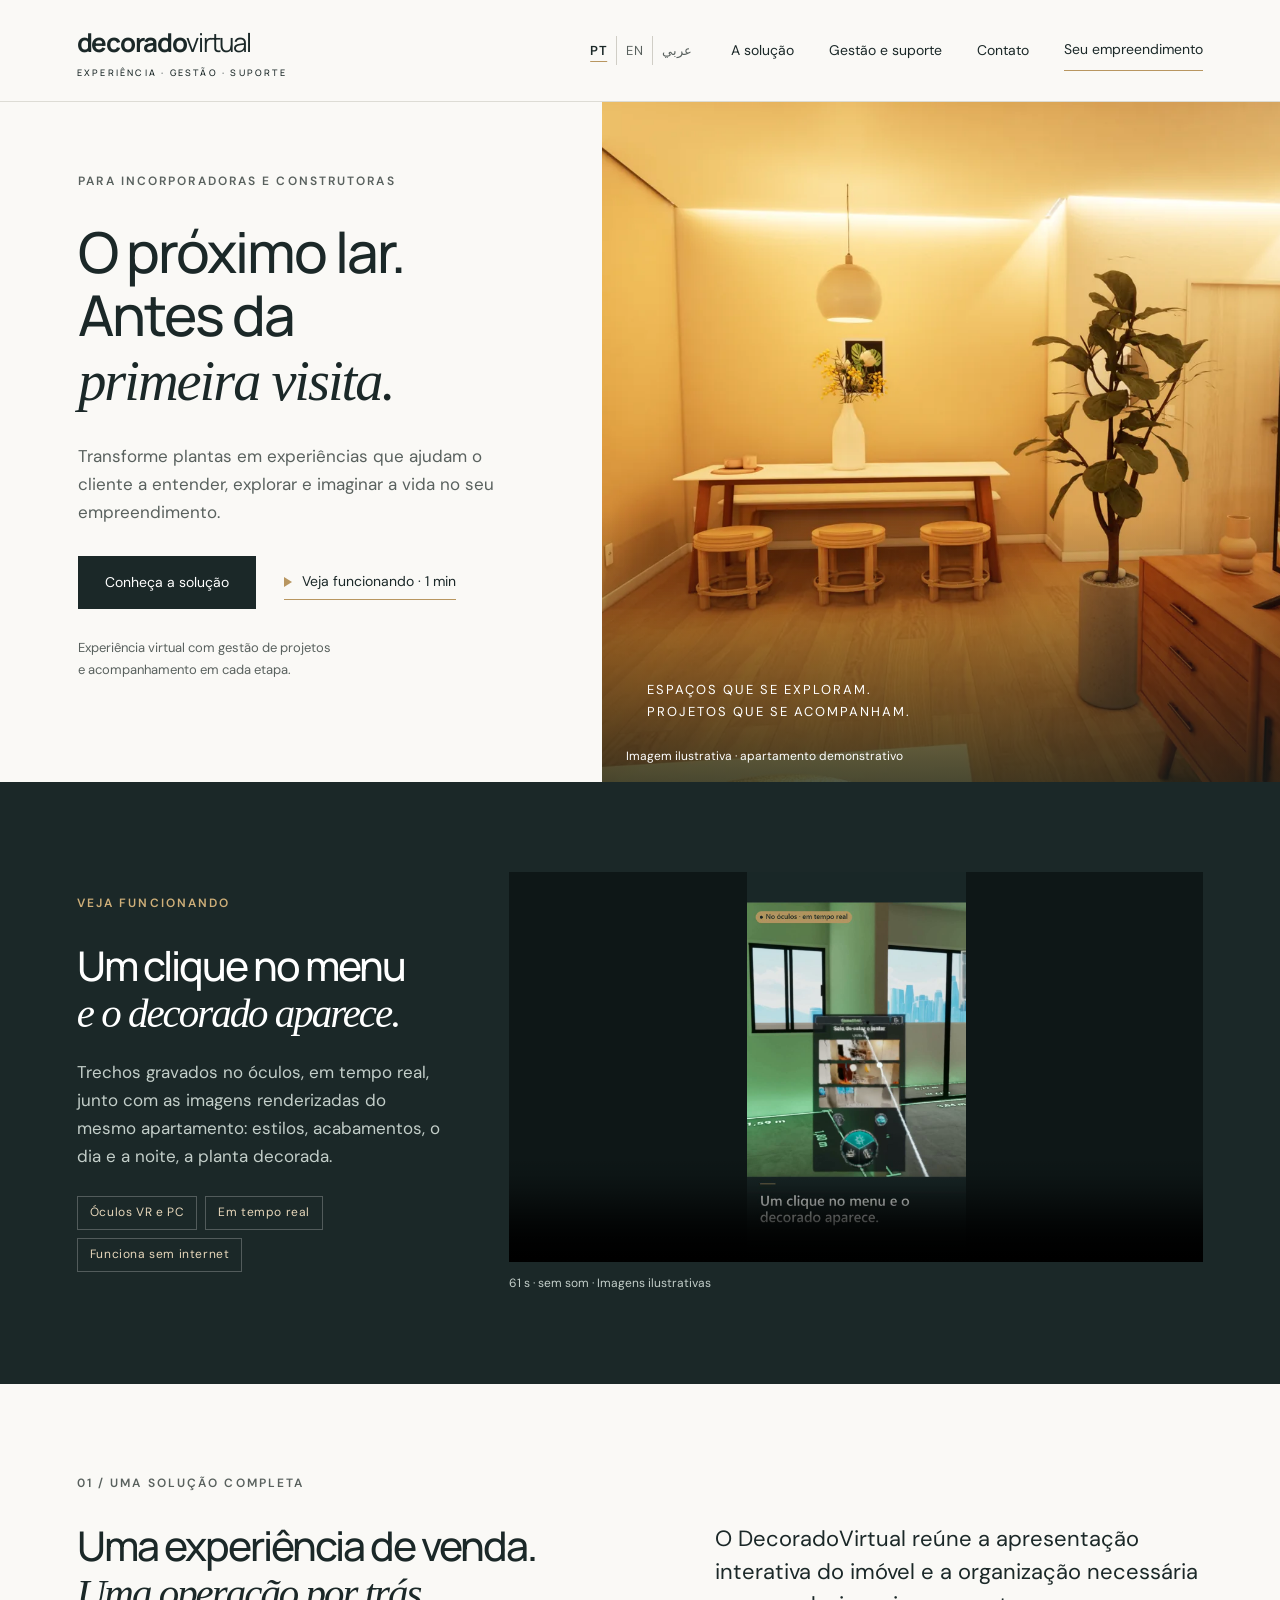
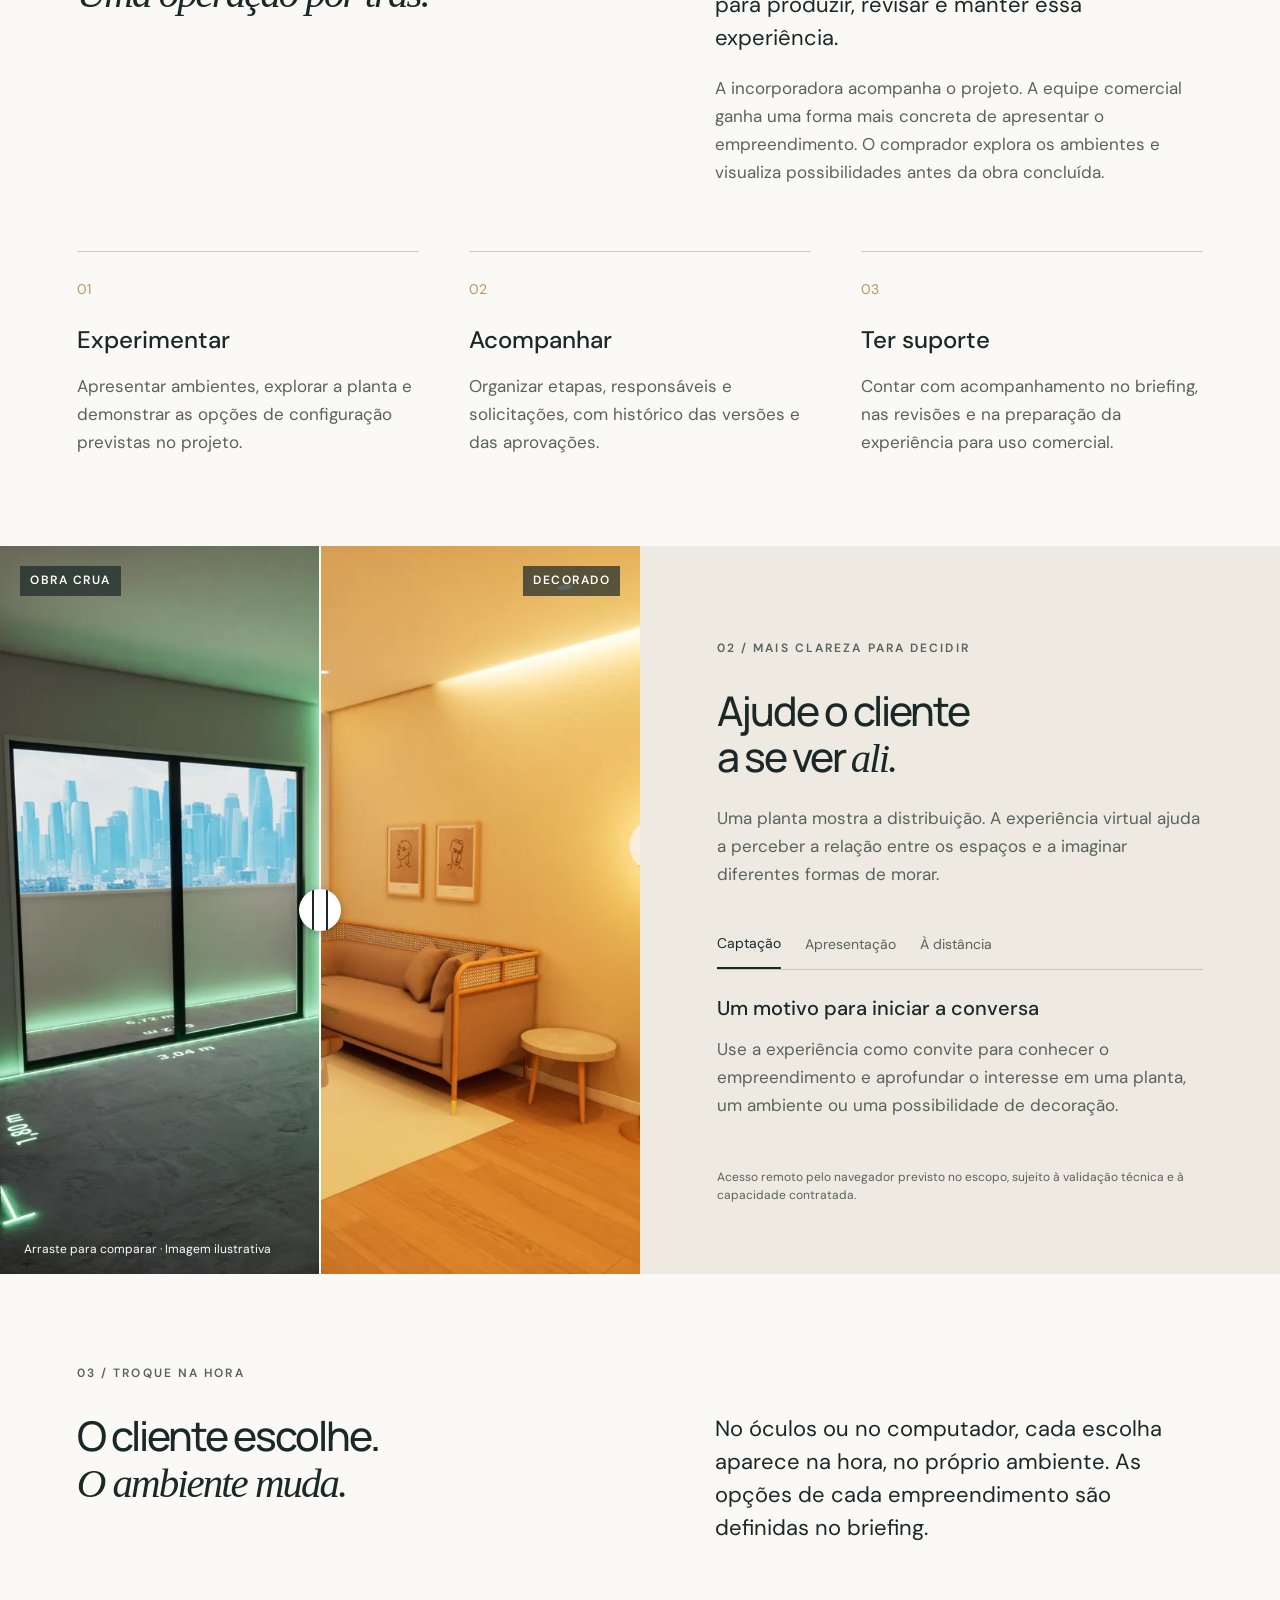
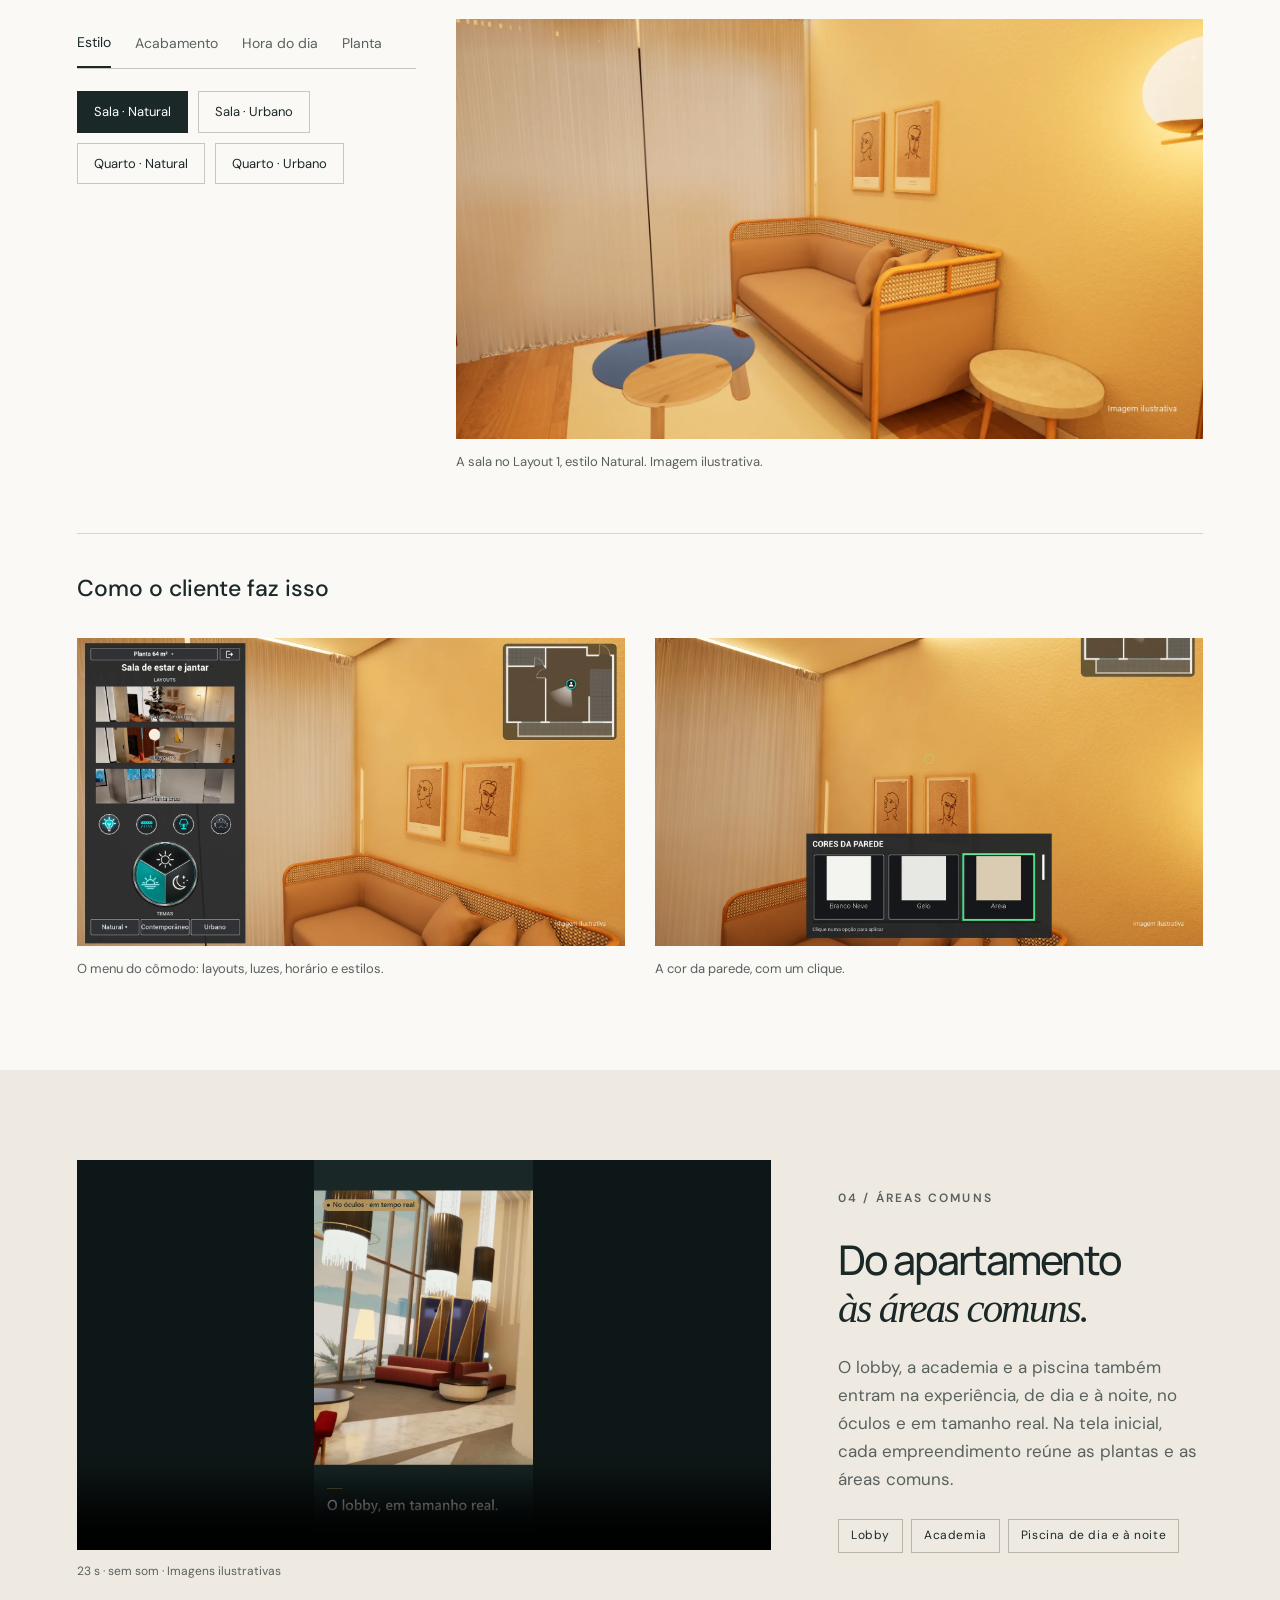
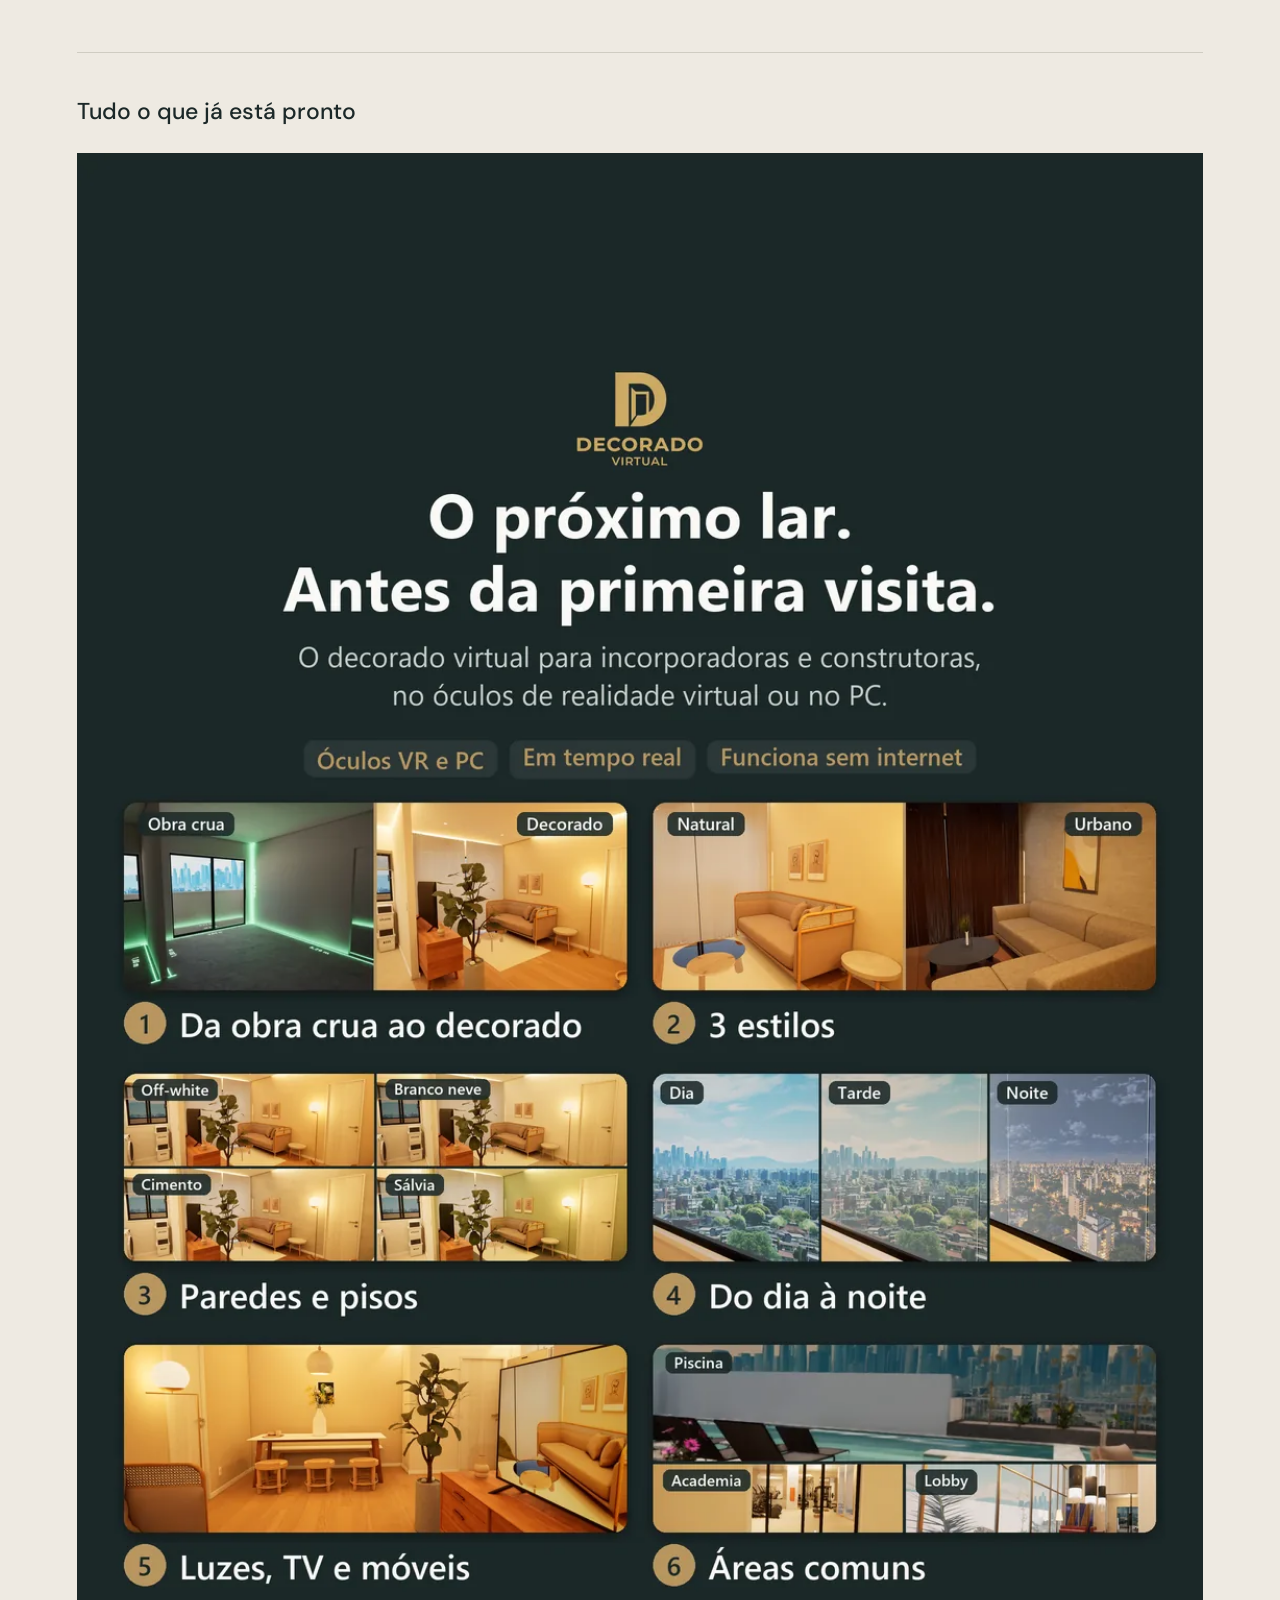
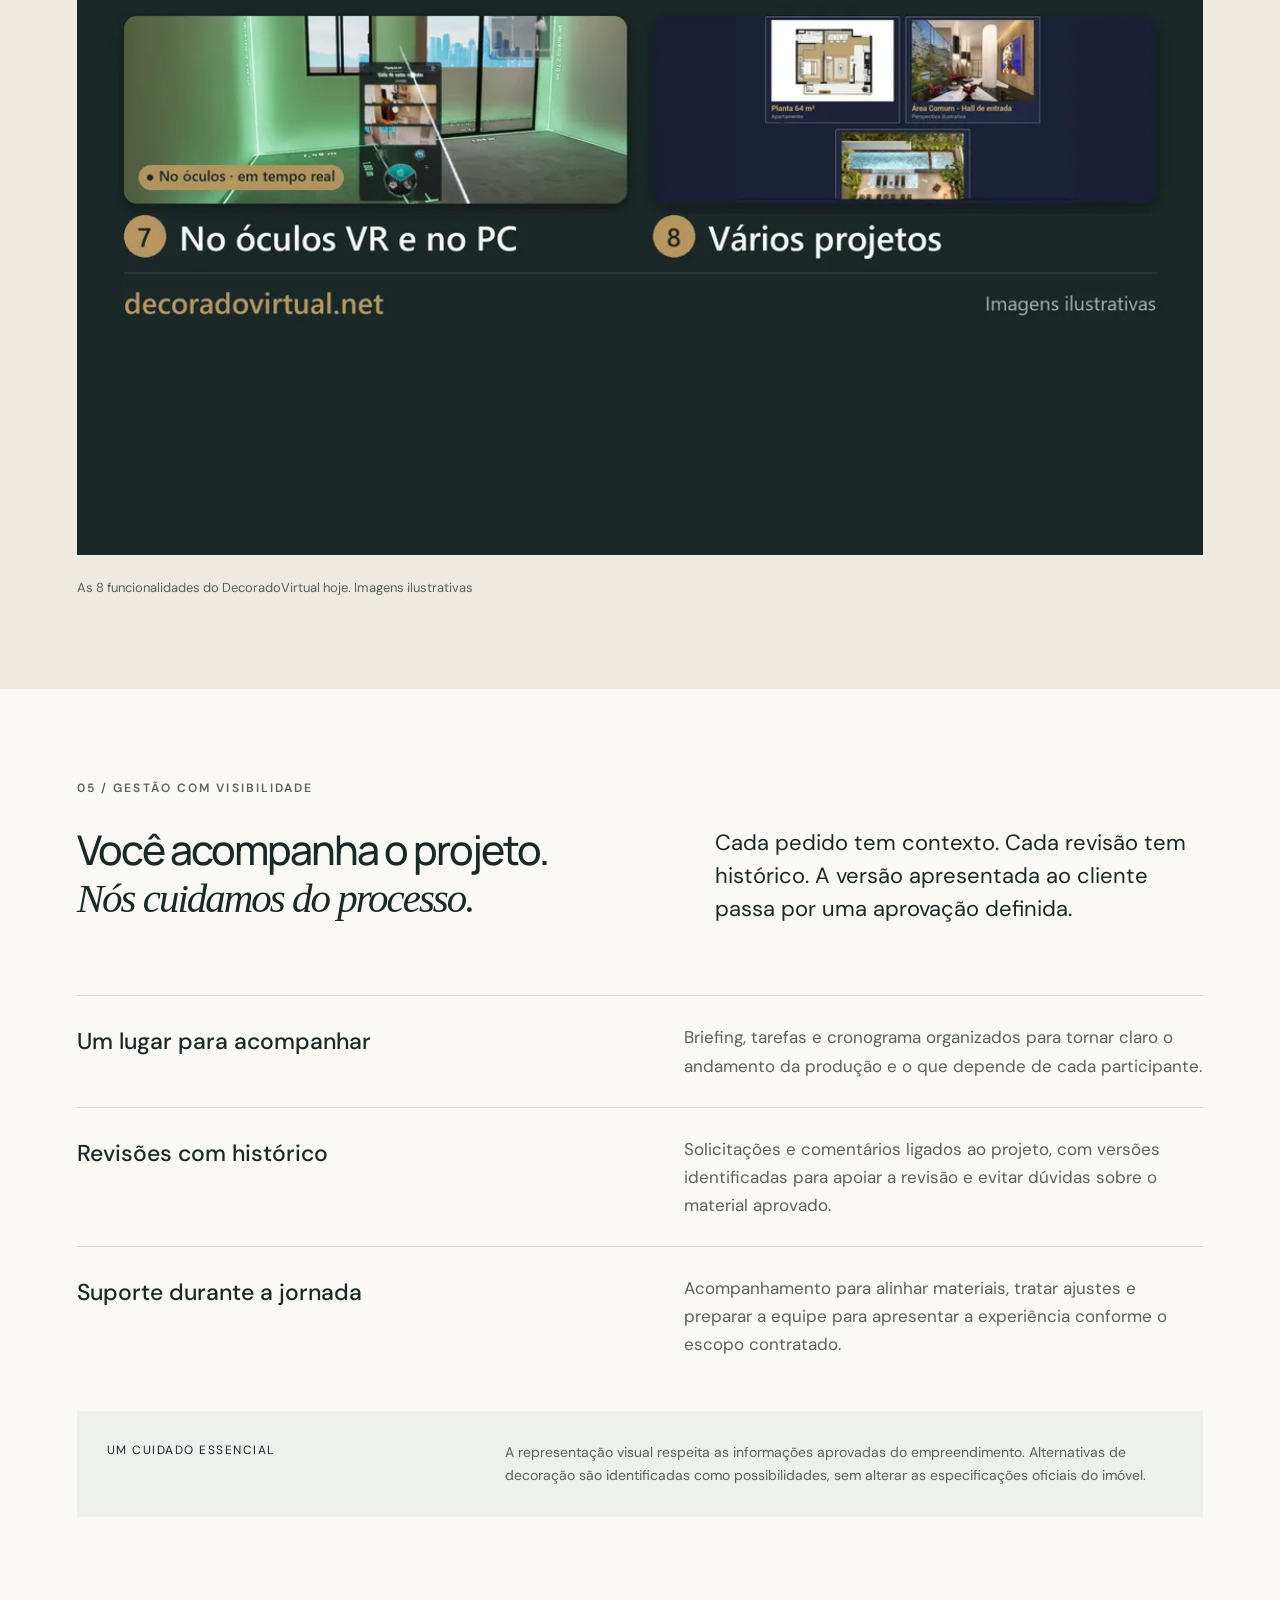
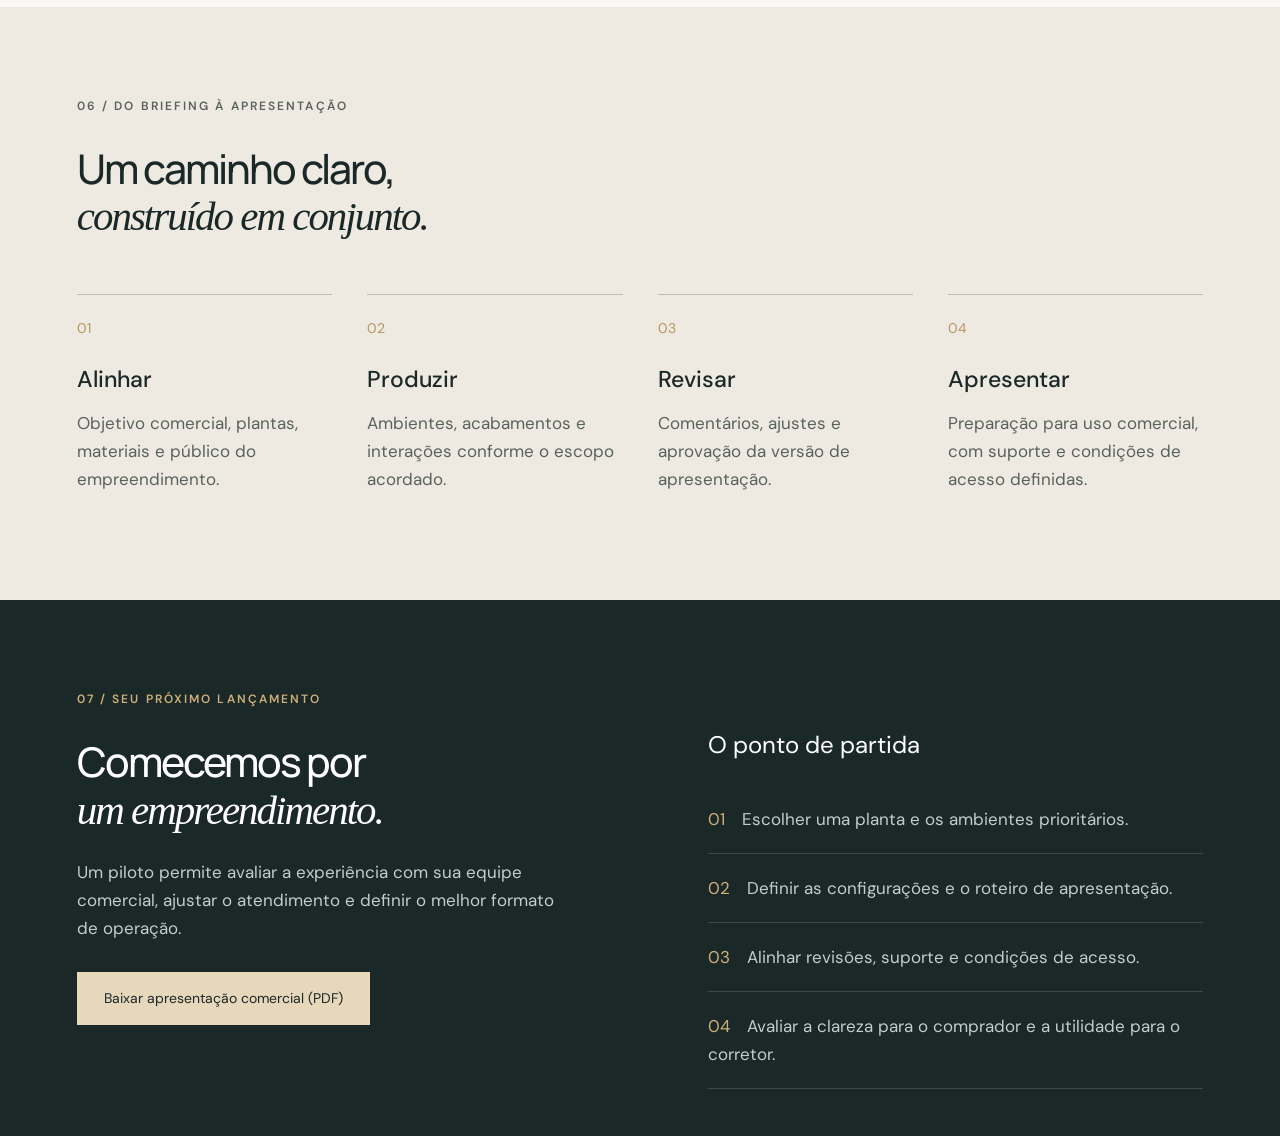
==== commit a5abd726: "Site em inglês e árabe (etapa 1): /en/, /ar/ e o seletor PT · EN · عربي - As 3 páginas saem de um mo" ====
--- a/index.html
+++ b/index.html
@@ -1,13 +1,13 @@
-<!doctype html><html lang="pt-BR"><head><meta charset="utf-8"><meta name="viewport" content="width=device-width,initial-scale=1"><title>DecoradoVirtual | O empreendimento ganha vida</title><meta name="description" content="Experiências virtuais imobiliárias com gestão de projetos e acompanhamento para incorporadoras."><meta property="og:type" content="website"><meta property="og:site_name" content="DecoradoVirtual"><meta property="og:locale" content="pt_BR"><meta property="og:url" content="https://decoradovirtual.net/"><meta property="og:title" content="DecoradoVirtual | O empreendimento ganha vida"><meta property="og:description" content="Experiências virtuais imobiliárias com gestão de projetos e acompanhamento para incorporadoras."><meta property="og:image" content="https://decoradovirtual.net/assets/og_capa.jpg"><meta property="og:image:width" content="1200"><meta property="og:image:height" content="627"><meta property="og:image:alt" content="Sala do apartamento demonstrativo com o título O próximo lar. Antes da primeira visita."><meta name="twitter:card" content="summary_large_image"><link rel="icon" type="image/svg+xml" href="data:image/svg+xml,%3Csvg xmlns='http://www.w3.org/2000/svg' viewBox='0 0 32 32'%3E%3Crect width='32' height='32' fill='%231b2828'/%3E%3Cpath d='M7 25V7h9q10 0 10 9t-10 9zm4-4h5q6 0 6-5t-6-5h-5z' fill='%23cfaf79'/%3E%3C/svg%3E"><link rel="stylesheet" href="style.css"><script type="application/ld+json">{"@context":"https://schema.org","@type":"Organization","name":"DecoradoVirtual","url":"https://decoradovirtual.net/","email":"contato@decoradovirtual.net","sameAs":["https://www.instagram.com/decorado_virtual/","https://www.linkedin.com/in/decorado-virtual/","https://www.facebook.com/decoradovirtual.oficial","https://www.youtube.com/@decorado_virtual"]}</script></head><body>
-<header><a class="brand" href="#inicio" aria-label="DecoradoVirtual início">decorado<span>virtual</span><small>EXPERIÊNCIA · GESTÃO · SUPORTE</small></a><nav aria-label="Principal"><a href="#solucao">A solução</a><a href="#gestao">Gestão e suporte</a><a href="#contato">Contato</a><a href="#piloto" class="nav-cta">Seu empreendimento</a></nav></header>
+<!doctype html><html lang="pt-BR" dir="ltr"><head><meta charset="utf-8"><meta name="viewport" content="width=device-width,initial-scale=1"><title>DecoradoVirtual | O empreendimento ganha vida</title><meta name="description" content="Experiências virtuais imobiliárias com gestão de projetos e acompanhamento para incorporadoras."><link rel="canonical" href="https://decoradovirtual.net/"><link rel="alternate" hreflang="pt-BR" href="https://decoradovirtual.net/"><link rel="alternate" hreflang="en" href="https://decoradovirtual.net/en/"><link rel="alternate" hreflang="ar" href="https://decoradovirtual.net/ar/"><link rel="alternate" hreflang="x-default" href="https://decoradovirtual.net/en/"><meta property="og:type" content="website"><meta property="og:site_name" content="DecoradoVirtual"><meta property="og:locale" content="pt_BR"><meta property="og:url" content="https://decoradovirtual.net/"><meta property="og:title" content="DecoradoVirtual | O empreendimento ganha vida"><meta property="og:description" content="Experiências virtuais imobiliárias com gestão de projetos e acompanhamento para incorporadoras."><meta property="og:image" content="https://decoradovirtual.net/assets/og_capa.jpg"><meta property="og:image:width" content="1200"><meta property="og:image:height" content="627"><meta property="og:image:alt" content="Sala do apartamento demonstrativo com o título O próximo lar. Antes da primeira visita."><meta name="twitter:card" content="summary_large_image"><link rel="icon" type="image/svg+xml" href="data:image/svg+xml,%3Csvg xmlns='http://www.w3.org/2000/svg' viewBox='0 0 32 32'%3E%3Crect width='32' height='32' fill='%231b2828'/%3E%3Cpath d='M7 25V7h9q10 0 10 9t-10 9zm4-4h5q6 0 6-5t-6-5h-5z' fill='%23cfaf79'/%3E%3C/svg%3E"><link rel="stylesheet" href="style.css"><script type="application/ld+json">{"@context":"https://schema.org","@type":"Organization","name":"DecoradoVirtual","url":"https://decoradovirtual.net/","email":"contato@decoradovirtual.net","sameAs":["https://www.instagram.com/decorado_virtual/","https://www.linkedin.com/in/decorado-virtual/","https://www.facebook.com/decoradovirtual.oficial","https://www.youtube.com/@decorado_virtual"]}</script></head><body>
+<header><a class="brand" href="#inicio" aria-label="DecoradoVirtual">decorado<span>virtual</span><small>EXPERIÊNCIA · GESTÃO · SUPORTE</small></a><div class="hright"><nav class="lang" aria-label="Idioma"><a href="./" hreflang="pt-BR" aria-current="page">PT</a><a href="en/" hreflang="en">EN</a><a href="ar/" hreflang="ar" lang="ar">عربي</a></nav><nav class="menu" aria-label="Principal"><a href="#solucao">A solução</a><a href="#gestao">Gestão e suporte</a><a href="#contato">Contato</a><a href="#piloto" class="nav-cta">Seu empreendimento</a></nav></div></header>
 <main><section id="inicio" class="hero"><div class="hero-copy"><p class="eyebrow">PARA INCORPORADORAS E CONSTRUTORAS</p><h1>O próximo lar.<br>Antes da<br><em>primeira visita.</em></h1><p>Transforme plantas em experiências que ajudam o cliente a entender, explorar e imaginar a vida no seu empreendimento.</p><div class="hero-actions"><a class="button" href="#solucao">Conheça a solução</a><a class="play-link" href="#veja">Veja funcionando · 1 min</a></div><p class="hero-detail">Experiência virtual com gestão de projetos<br>e acompanhamento em cada etapa.</p></div><figure><img src="assets/capa.webp" alt="Sala de estar e jantar do apartamento demonstrativo no fim da tarde, com sofá de palhinha, mesa com banquinhos e TV ligada"><figcaption>Imagem ilustrativa · apartamento demonstrativo</figcaption><div class="image-note">ESPAÇOS QUE SE EXPLORAM.<br>PROJETOS QUE SE ACOMPANHAM.</div></figure></section>
 <section id="veja" class="watch"><div><p class="eyebrow">VEJA FUNCIONANDO</p><h2>Um clique no menu<br><em>e o decorado aparece.</em></h2><p>Trechos gravados no óculos, em tempo real, junto com as imagens renderizadas do mesmo apartamento: estilos, acabamentos, o dia e a noite, a planta decorada.</p><div class="badges"><span>Óculos VR e PC</span><span>Em tempo real</span><span>Funciona sem internet</span></div></div><div><video id="video" controls preload="none" playsinline poster="assets/capa_video_vr.jpg" src="assets/video_funcionalidades_vr.mp4" data-wide="assets/video_funcionalidades_vr.mp4" data-tall="assets/video_funcionalidades_vr_9x16.mp4" data-wide-poster="assets/capa_video_vr.jpg" data-tall-poster="assets/capa_video_vr_9x16.jpg" aria-label="Vídeo de 61 segundos do DecoradoVirtual funcionando"></video><p class="video-note">61 s · sem som · Imagens ilustrativas</p></div></section>
 <section id="solucao" class="intro section"><p class="eyebrow">01 / UMA SOLUÇÃO COMPLETA</p><div class="split"><h2>Uma experiência de venda.<br><em>Uma operação por trás.</em></h2><div><p class="lead">O DecoradoVirtual reúne a apresentação interativa do imóvel e a organização necessária para produzir, revisar e manter essa experiência.</p><p>A incorporadora acompanha o projeto. A equipe comercial ganha uma forma mais concreta de apresentar o empreendimento. O comprador explora os ambientes e visualiza possibilidades antes da obra concluída.</p></div></div><div class="pillars"><article><span>01</span><h3>Experimentar</h3><p>Apresentar ambientes, explorar a planta e demonstrar as opções de configuração previstas no projeto.</p></article><article><span>02</span><h3>Acompanhar</h3><p>Organizar etapas, responsáveis e solicitações, com histórico das versões e das aprovações.</p></article><article><span>03</span><h3>Ter suporte</h3><p>Contar com acompanhamento no briefing, nas revisões e na preparação da experiência para uso comercial.</p></article></div></section>
-<section id="experiencia" class="experience"><figure class="compare" id="compare"><img src="assets/decorado.webp" alt="A sala decorada, com sofá, luminária de piso e quadros" loading="lazy"><img class="c-top" src="assets/obra_crua.webp" alt="A mesma sala na obra crua, com as medidas marcadas no chão" loading="lazy"><input type="range" min="0" max="100" value="50" aria-label="Comparar a obra crua (esquerda) com o decorado (direita)"><span class="c-line"></span><span class="c-lab l">OBRA CRUA</span><span class="c-lab r">DECORADO</span><figcaption>Arraste para comparar · Imagem ilustrativa</figcaption></figure><div class="experience-copy"><p class="eyebrow">02 / MAIS CLAREZA PARA DECIDIR</p><h2>Ajude o cliente<br>a se ver <em>ali.</em></h2><p>Uma planta mostra a distribuição. A experiência virtual ajuda a perceber a relação entre os espaços e a imaginar diferentes formas de morar.</p><div class="use-tabs" role="tablist" aria-label="Aplicações comerciais"><button role="tab" id="tab-captacao" aria-selected="true" aria-controls="use-panel" data-use="captacao">Captação</button><button role="tab" id="tab-venda" aria-selected="false" aria-controls="use-panel" tabindex="-1" data-use="venda">Apresentação</button><button role="tab" id="tab-remoto" aria-selected="false" aria-controls="use-panel" tabindex="-1" data-use="remoto">À distância</button></div><div id="use-panel" role="tabpanel" aria-labelledby="tab-captacao" tabindex="0"><h3>Um motivo para iniciar a conversa</h3><p>Use a experiência como convite para conhecer o empreendimento e aprofundar o interesse em uma planta, um ambiente ou uma possibilidade de decoração.</p></div><p class="fine">Acesso remoto pelo navegador previsto no escopo, sujeito à validação técnica e à capacidade contratada.</p></div></section>
+<section id="experiencia" class="experience"><figure class="compare" id="compare" dir="ltr"><img src="assets/decorado.webp" alt="A sala decorada, com sofá, luminária de piso e quadros" loading="lazy"><img class="c-top" src="assets/obra_crua.webp" alt="A mesma sala na obra crua, com as medidas marcadas no chão" loading="lazy"><input type="range" min="0" max="100" value="50" aria-label="Comparar a obra crua (esquerda) com o decorado (direita)"><span class="c-line"></span><span class="c-lab l">OBRA CRUA</span><span class="c-lab r">DECORADO</span><figcaption dir="auto">Arraste para comparar · Imagem ilustrativa</figcaption></figure><div class="experience-copy"><p class="eyebrow">02 / MAIS CLAREZA PARA DECIDIR</p><h2>Ajude o cliente<br>a se ver <em>ali.</em></h2><p>Uma planta mostra a distribuição. A experiência virtual ajuda a perceber a relação entre os espaços e a imaginar diferentes formas de morar.</p><div class="use-tabs" role="tablist" aria-label="Aplicações comerciais"><button role="tab" id="tab-captacao" aria-selected="true" aria-controls="use-panel" data-use="captacao">Captação</button><button role="tab" id="tab-venda" aria-selected="false" aria-controls="use-panel" tabindex="-1" data-use="venda">Apresentação</button><button role="tab" id="tab-remoto" aria-selected="false" aria-controls="use-panel" tabindex="-1" data-use="remoto">À distância</button></div><div id="use-panel" role="tabpanel" aria-labelledby="tab-captacao" tabindex="0"><h3>Um motivo para iniciar a conversa</h3><p>Use a experiência como convite para conhecer o empreendimento e aprofundar o interesse em uma planta, um ambiente ou uma possibilidade de decoração.</p></div><p class="fine">Acesso remoto pelo navegador previsto no escopo, sujeito à validação técnica e à capacidade contratada.</p></div></section>
 <section id="troque" class="section try"><p class="eyebrow">03 / TROQUE NA HORA</p><div class="split"><h2>O cliente escolhe.<br><em>O ambiente muda.</em></h2><p class="lead">No óculos ou no computador, cada escolha aparece na hora, no próprio ambiente. As opções de cada empreendimento são definidas no briefing.</p></div><div class="config"><div><div class="use-tabs" role="tablist" aria-label="O que trocar"><button role="tab" id="cfg-estilo" aria-selected="true" aria-controls="cfg-panel" data-cfg="estilo">Estilo</button><button role="tab" id="cfg-acabamento" aria-selected="false" aria-controls="cfg-panel" tabindex="-1" data-cfg="acabamento">Acabamento</button><button role="tab" id="cfg-hora" aria-selected="false" aria-controls="cfg-panel" tabindex="-1" data-cfg="hora">Hora do dia</button><button role="tab" id="cfg-planta" aria-selected="false" aria-controls="cfg-panel" tabindex="-1" data-cfg="planta">Planta</button></div><div class="chips" id="cfg-chips" role="group" aria-label="Opções"></div></div><figure class="stage" id="cfg-panel" role="tabpanel" aria-labelledby="cfg-estilo"><img src="assets/estilo_sala_natural.webp" alt="A sala no estilo Natural, com sofá de palhinha e mesa de centro clara" loading="lazy" decoding="async"><figcaption>A sala no Layout 1, estilo Natural. Imagem ilustrativa.</figcaption></figure></div><div class="how"><h3>Como o cliente faz isso</h3><figure><img src="assets/menu_comodo.webp" alt="O menu do cômodo no produto, com os layouts, as luzes, o horário e os estilos" loading="lazy"><figcaption>O menu do cômodo: layouts, luzes, horário e estilos.</figcaption></figure><figure><img src="assets/menu_parede.webp" alt="A troca da cor da parede no produto, com as opções Branco Neve, Gelo e Areia" loading="lazy"><figcaption>A cor da parede, com um clique.</figcaption></figure></div></section>
 <section id="areas-comuns" class="section common"><div class="common-grid"><div><video controls preload="none" playsinline poster="assets/capa_areas_comuns.jpg" src="assets/video_areas_comuns.mp4" data-wide="assets/video_areas_comuns.mp4" data-tall="assets/video_areas_comuns_9x16.mp4" data-wide-poster="assets/capa_areas_comuns.jpg" data-tall-poster="assets/capa_areas_comuns_9x16.jpg" aria-label="Vídeo de 23 segundos das áreas comuns no DecoradoVirtual"></video><p class="video-note">23 s · sem som · Imagens ilustrativas</p></div><div><p class="eyebrow">04 / ÁREAS COMUNS</p><h2>Do apartamento<br><em>às áreas comuns.</em></h2><p>O lobby, a academia e a piscina também entram na experiência, de dia e à noite, no óculos e em tamanho real. Na tela inicial, cada empreendimento reúne as plantas e as áreas comuns.</p><div class="badges"><span>Lobby</span><span>Academia</span><span>Piscina de dia e à noite</span></div></div></div><figure class="product"><h3>Tudo o que já está pronto</h3><picture><source media="(max-width:640px)" srcset="assets/produto_9x16.webp" width="1080" height="1920"><img src="assets/produto.webp" width="1672" height="941" alt="As 8 funcionalidades do DecoradoVirtual: da obra crua ao decorado, 3 estilos, paredes e pisos, do dia à noite, luzes, TV e móveis, áreas comuns, no óculos VR e no PC, e vários projetos" loading="lazy"></picture><figcaption>As 8 funcionalidades do DecoradoVirtual hoje. Imagens ilustrativas</figcaption></figure></section>
 <section id="gestao" class="section management"><p class="eyebrow">05 / GESTÃO COM VISIBILIDADE</p><div class="split"><h2>Você acompanha o projeto.<br><em>Nós cuidamos do processo.</em></h2><p class="lead">Cada pedido tem contexto. Cada revisão tem histórico. A versão apresentada ao cliente passa por uma aprovação definida.</p></div><div class="management-rows"><article><h3>Um lugar para acompanhar</h3><p>Briefing, tarefas e cronograma organizados para tornar claro o andamento da produção e o que depende de cada participante.</p></article><article><h3>Revisões com histórico</h3><p>Solicitações e comentários ligados ao projeto, com versões identificadas para apoiar a revisão e evitar dúvidas sobre o material aprovado.</p></article><article><h3>Suporte durante a jornada</h3><p>Acompanhamento para alinhar materiais, tratar ajustes e preparar a equipe para apresentar a experiência conforme o escopo contratado.</p></article></div><div class="principle"><span>UM CUIDADO ESSENCIAL</span><p>A representação visual respeita as informações aprovadas do empreendimento. Alternativas de decoração são identificadas como possibilidades, sem alterar as especificações oficiais do imóvel.</p></div></section>
 <section id="processo" class="section process"><p class="eyebrow">06 / DO BRIEFING À APRESENTAÇÃO</p><h2>Um caminho claro,<br><em>construído em conjunto.</em></h2><ol><li><span>01</span><h3>Alinhar</h3><p>Objetivo comercial, plantas, materiais e público do empreendimento.</p></li><li><span>02</span><h3>Produzir</h3><p>Ambientes, acabamentos e interações conforme o escopo acordado.</p></li><li><span>03</span><h3>Revisar</h3><p>Comentários, ajustes e aprovação da versão de apresentação.</p></li><li><span>04</span><h3>Apresentar</h3><p>Preparação para uso comercial, com suporte e condições de acesso definidas.</p></li></ol></section>
 <section id="piloto" class="section pilot"><div><p class="eyebrow">07 / SEU PRÓXIMO LANÇAMENTO</p><h2>Comecemos por<br><em>um empreendimento.</em></h2><p>Um piloto permite avaliar a experiência com sua equipe comercial, ajustar o atendimento e definir o melhor formato de operação.</p><a class="button light" href="DecoradoVirtual-Comercial.pdf" download>Baixar apresentação comercial (PDF)</a></div><div class="pilot-list"><h3>O ponto de partida</h3><p><span>01</span> Escolher uma planta e os ambientes prioritários.</p><p><span>02</span> Definir as configurações e o roteiro de apresentação.</p><p><span>03</span> Alinhar revisões, suporte e condições de acesso.</p><p><span>04</span> Avaliar a clareza para o comprador e a utilidade para o corretor.</p></div></section>
 <section class="section faq"><p class="eyebrow">DÚVIDAS FREQUENTES</p><details><summary>O que faz parte do serviço?</summary><p>A proposta combina produção da experiência virtual, gestão das etapas e acompanhamento. Ambientes, interações, revisões e suporte são definidos para cada empreendimento.</p></details><details><summary>É possível atender clientes de outras cidades?</summary><p>O atendimento remoto faz parte da proposta. O acesso interativo pelo navegador está previsto e depende da validação técnica no piloto e das condições de conexão e capacidade contratada.</p></details><details><summary>Podemos mostrar diferentes acabamentos?</summary><p>As opções de materiais, decoração e configuração são definidas no briefing e implementadas conforme o escopo. Alternativas visuais são diferenciadas das especificações oficiais do imóvel.</p></details><details><summary>Como avaliamos o piloto?</summary><p>Combine critérios com a equipe: facilidade de apresentação, compreensão da planta, dúvidas dos compradores e continuidade do atendimento. Metas de conversão devem ser medidas no contexto real da incorporadora.</p></details><details><summary>Funciona no óculos VR e no computador?</summary><p>Sim. A mesma experiência roda em tempo real no computador e no óculos de realidade virtual ligado a ele, e não depende de internet durante a apresentação.</p></details></section>
-<section id="contato" class="section contact"><p class="eyebrow">CONTATO</p><div class="split"><h2>Vamos conversar<br><em>sobre o seu lançamento.</em></h2><p class="lead">Fale com a equipe pelo WhatsApp ou por e-mail, ou acompanhe o DecoradoVirtual nas redes.</p></div><div class="contact-list"><a href="https://wa.me/5511958076671?text=Ol%C3%A1!%20Vim%20pelo%20site%20do%20DecoradoVirtual%20e%20quero%20saber%20mais." target="_blank" rel="noopener"><span>WHATSAPP · DANILO</span><strong>(11) 95807-6671</strong><small>Abrir conversa</small></a><a href="https://wa.me/5511966026656?text=Ol%C3%A1!%20Vim%20pelo%20site%20do%20DecoradoVirtual%20e%20quero%20saber%20mais." target="_blank" rel="noopener"><span>WHATSAPP · RAFAEL</span><strong>(11) 96602-6656</strong><small>Abrir conversa</small></a><a href="mailto:contato@decoradovirtual.net"><span>E-MAIL</span><strong>contato@decoradovirtual.net</strong><small>Escrever e-mail</small></a></div><nav class="social" aria-label="Redes sociais"><a href="https://www.instagram.com/decorado_virtual/" target="_blank" rel="noopener">Instagram</a><a href="https://www.linkedin.com/in/decorado-virtual/" target="_blank" rel="noopener">LinkedIn</a><a href="https://www.facebook.com/decoradovirtual.oficial" target="_blank" rel="noopener">Facebook</a><a href="https://www.youtube.com/@decorado_virtual" target="_blank" rel="noopener">YouTube</a></nav></section></main><footer><a class="brand" href="#inicio">decorado<span>virtual</span></a><p>Experiência imobiliária. Projeto acompanhado.</p><nav class="footer-social" aria-label="Redes sociais no rodapé"><a href="https://www.instagram.com/decorado_virtual/" target="_blank" rel="noopener">Instagram</a><a href="https://www.linkedin.com/in/decorado-virtual/" target="_blank" rel="noopener">LinkedIn</a><a href="https://www.facebook.com/decoradovirtual.oficial" target="_blank" rel="noopener">Facebook</a><a href="https://www.youtube.com/@decorado_virtual" target="_blank" rel="noopener">YouTube</a></nav><small>Imagens ilustrativas de um apartamento demonstrativo · <a href="privacidade/">Privacidade</a></small></footer><script src="app.js"></script></body></html>
+<section id="contato" class="section contact"><p class="eyebrow">CONTATO</p><div class="split"><h2>Vamos conversar<br><em>sobre o seu lançamento.</em></h2><p class="lead">Fale com a equipe pelo WhatsApp ou por e-mail, ou acompanhe o DecoradoVirtual nas redes.</p></div><div class="contact-list"><a href="https://wa.me/5511958076671?text=Ol%C3%A1!%20Vim%20pelo%20site%20do%20DecoradoVirtual%20e%20quero%20saber%20mais." target="_blank" rel="noopener"><span>WHATSAPP · DANILO</span><strong><bdi dir="ltr">(11) 95807-6671</bdi></strong><small>Abrir conversa</small></a><a href="https://wa.me/5511966026656?text=Ol%C3%A1!%20Vim%20pelo%20site%20do%20DecoradoVirtual%20e%20quero%20saber%20mais." target="_blank" rel="noopener"><span>WHATSAPP · RAFAEL</span><strong><bdi dir="ltr">(11) 96602-6656</bdi></strong><small>Abrir conversa</small></a><a href="mailto:contato@decoradovirtual.net"><span>E-MAIL</span><strong><bdi dir="ltr">contato@decoradovirtual.net</bdi></strong><small>Escrever e-mail</small></a></div><nav class="social" aria-label="Redes sociais"><a href="https://www.instagram.com/decorado_virtual/" target="_blank" rel="noopener">Instagram</a><a href="https://www.linkedin.com/in/decorado-virtual/" target="_blank" rel="noopener">LinkedIn</a><a href="https://www.facebook.com/decoradovirtual.oficial" target="_blank" rel="noopener">Facebook</a><a href="https://www.youtube.com/@decorado_virtual" target="_blank" rel="noopener">YouTube</a></nav></section></main><footer><a class="brand" href="#inicio">decorado<span>virtual</span></a><p>Experiência imobiliária. Projeto acompanhado.</p><nav class="footer-social" aria-label="Redes sociais no rodapé"><a href="https://www.instagram.com/decorado_virtual/" target="_blank" rel="noopener">Instagram</a><a href="https://www.linkedin.com/in/decorado-virtual/" target="_blank" rel="noopener">LinkedIn</a><a href="https://www.facebook.com/decoradovirtual.oficial" target="_blank" rel="noopener">Facebook</a><a href="https://www.youtube.com/@decorado_virtual" target="_blank" rel="noopener">YouTube</a></nav><small>Imagens ilustrativas de um apartamento demonstrativo · <a href="privacidade/">Privacidade</a></small></footer><script type="application/json" id="i18n">{"uses": {"captacao": ["Um motivo para iniciar a conversa", "Use a experiência como convite para conhecer o empreendimento e aprofundar o interesse em uma planta, um ambiente ou uma possibilidade de decoração."], "venda": ["Uma apresentação mais concreta", "Explore ambientes com o comprador, esclareça a distribuição dos espaços e apresente as opções aprovadas para o empreendimento durante o atendimento."], "remoto": ["A conversa continua, mesmo de longe", "Planeje demonstrações para compradores de outras cidades. A proposta de acesso pelo navegador será validada no piloto, conforme conexão, dispositivos e capacidade contratada."]}, "cfg": {"estilo": [["Sala · Natural", "estilo_sala_natural", "A sala no Layout 1, estilo Natural.", "A sala no estilo Natural, com sofá de palhinha e mesa de centro clara"], ["Sala · Urbano", "estilo_sala_urbano", "A mesma sala no Layout 2, estilo Urbano.", "A mesma sala no estilo Urbano, com sofá de canto cinza e parede de cimento"], ["Quarto · Natural", "estilo_quarto_natural", "O quarto no estilo Natural.", "O quarto no estilo Natural, com cama clara e criados-mudos de madeira"], ["Quarto · Urbano", "estilo_quarto_urbano", "O mesmo quarto no estilo Urbano.", "O mesmo quarto no estilo Urbano, com cabeceira escura e TV na parede"]], "acabamento": [["Off-white e carvalho", "acab_a1", "Off-white quente e tabuado de carvalho claro.", "A sala com paredes off-white e piso de carvalho claro"], ["Branco neve e porcelanato", "acab_a2", "Branco neve e porcelanato neutro.", "A sala com paredes branco neve e porcelanato neutro"], ["Cimento queimado e demolição", "acab_a3", "Cimento queimado e madeira de demolição.", "A sala com parede de cimento queimado e piso de madeira de demolição"], ["Verde sálvia e grafite", "acab_a4", "Verde sálvia e cimento queimado grafite.", "A sala com parede verde sálvia e piso de cimento queimado grafite"]], "hora": [["Dia", "hora_dia", "A vista da varanda de dia.", "A vista da varanda de dia"], ["Tarde", "hora_tarde", "A mesma vista no fim da tarde.", "A mesma vista no fim da tarde"], ["Noite", "hora_noite", "A mesma vista à noite.", "A mesma vista à noite, com a cidade iluminada"]], "planta": [["Layouts 1 e 2", "plantas", "A planta decorada vista de cima: Layout 1 (Natural) e Layout 2 (Urbano).", "A planta decorada vista de cima, nos layouts 1 e 2"]]}, "ill": " Imagem ilustrativa.", "media": "assets/"}</script><script src="app.js"></script></body></html>
--- a/style.css
+++ b/style.css
@@ -1,2 +1,2 @@
 @import url('https://fonts.googleapis.com/css2?family=DM+Sans:wght@400;500;600;700&family=Manrope:wght@400;500;600;700&display=swap');
-:root{--ink:#1b2828;--paper:#faf9f6;--accent:#b89660;--muted:#59615e}*{box-sizing:border-box}html{scroll-behavior:smooth;scroll-padding-top:95px}body{margin:0;background:var(--paper);color:var(--ink);font-family:'DM Sans',sans-serif;font-size:17px;line-height:1.65}a{color:inherit;text-decoration:none}button{font:inherit}header{height:102px;padding:0 6%;display:flex;align-items:center;justify-content:space-between;border-bottom:1px solid #dddcd5;background:var(--paper)}.brand{font-family:Manrope,sans-serif;font-size:26px;letter-spacing:-1.3px;font-weight:700}.brand span{font-weight:400}.brand small{display:block;font-size:9px;letter-spacing:2.2px;font-weight:500;margin-top:2px}nav{display:flex;gap:35px;align-items:center;font-size:14px}.nav-cta{border-bottom:1px solid var(--accent);padding:8px 0}h1,h2,h3,p,figure{margin:0}h1,h2{font-family:Manrope,sans-serif;font-weight:500;line-height:1.13;letter-spacing:-2px}h1{font-size:clamp(44px,4.4vw,76px)}h2{font-size:clamp(32px,3.2vw,50px)}em{font-family:Georgia,serif;font-weight:400}p{color:var(--muted)}.eyebrow{font-size:12px;letter-spacing:2.1px;font-weight:600;margin-bottom:28px}.hero{display:grid;grid-template-columns:47% 53%;min-height:680px}.hero-copy{padding:70px 11% 48px 13%}.hero-copy>p:not(.eyebrow){max-width:460px;margin-top:28px}.hero figure{position:relative;min-height:680px;overflow:hidden}.hero img{width:100%;height:100%;object-fit:cover;object-position:42% 50%;position:absolute}.hero figure:after{content:'';position:absolute;inset:60% 0 0;background:linear-gradient(transparent,#11201dbb)}.image-note{position:absolute;bottom:60px;left:45px;color:white;z-index:1;font-size:13px;letter-spacing:2px}figcaption{font-size:12px;position:absolute;bottom:15px;left:24px;color:white;z-index:2}.button{display:inline-block;background:var(--ink);color:white;padding:15px 27px;font-size:14px;margin-top:30px}.button:hover{background:#354a47}.hero-detail{font-size:13px;line-height:1.7}.section{padding:90px 6%}.split{display:grid;grid-template-columns:1.1fr 1fr;gap:9%;align-items:start}.lead{font-size:22px;line-height:1.5;margin-bottom:20px;color:var(--ink)}.pillars{display:grid;grid-template-columns:repeat(3,1fr);gap:50px;margin-top:65px}.pillars article{border-top:1px solid #c7cbc4;padding-top:22px}.pillars span,.process li>span{color:var(--accent);font-size:14px}.pillars h3{font-size:24px;font-weight:500;margin:18px 0 12px}.experience{display:grid;grid-template-columns:1fr 1fr;background:#eeeae2}.experience figure{position:relative;min-height:620px}.experience img{position:absolute;width:100%;height:100%;object-fit:cover}.experience-copy{padding:70px 12%}.experience-copy>p{margin-top:23px}.use-tabs{display:flex;flex-wrap:wrap;border-bottom:1px solid #c8c6bd;margin-top:32px;gap:0 24px}.use-tabs button{font-size:14px;border:0;background:none;padding:12px 0;cursor:pointer;color:var(--muted)}.use-tabs button[aria-selected=true]{border-bottom:2px solid var(--ink);color:var(--ink)}#use-panel{min-height:175px;padding-top:22px}#use-panel h3{font-size:20px;margin-bottom:10px;font-weight:500}.fine{font-size:12px!important;line-height:1.5}.management-rows{margin-top:50px}.management-rows article{display:grid;grid-template-columns:1fr 1.1fr;gap:12%;padding:27px 0;border-top:1px solid #d4d7d1}.management-rows h3{font-size:23px;font-weight:500}.principle{display:grid;grid-template-columns:1fr 2fr;gap:6%;background:#edf0ec;padding:30px;margin-top:26px}.principle span{font-size:12px;letter-spacing:1.5px}.principle p{font-size:14px}.process{background:#eeeae2}.process ol{list-style:none;padding:0;display:grid;grid-template-columns:repeat(4,1fr);gap:35px;margin-top:55px}.process li{border-top:1px solid #babdb5;padding-top:18px}.process h3{font-size:23px;font-weight:500;margin:20px 0 10px}.pilot{background:var(--ink);color:white;display:grid;grid-template-columns:1fr 1fr;gap:12%}.pilot p{color:#c3cec9}.pilot h2{margin-bottom:25px}.pilot .eyebrow{color:#cfaf79}.light{background:#e7d7bb;color:var(--ink)}.light:hover{background:#f5e8d1}.pilot-list{padding-top:35px}.pilot-list h3{font-size:24px;font-weight:400;margin-bottom:20px}.pilot-list p{padding:20px 0;border-bottom:1px solid #ffffff26}.pilot-list span{margin-right:12px;color:#cfaf79}.faq{max-width:1100px;margin:auto}.faq details{border-bottom:1px solid #d0d5ce;padding:22px 0}.faq summary{cursor:pointer;font-size:20px}.faq details p{padding-top:18px}footer{padding:35px 6%;border-top:1px solid #d5d8d1;display:flex;gap:25px;justify-content:space-between;align-items:center}footer p,footer small{font-size:12px}.legal{max-width:860px;margin:auto;padding:70px 6% 90px}.legal h1{font-size:clamp(38px,3.6vw,56px);margin-bottom:14px}.legal h2{font-size:clamp(22px,2vw,28px);letter-spacing:-0.5px;margin:46px 0 14px}.legal p{margin-bottom:14px}.legal ul{padding-left:20px;margin:0 0 14px;color:var(--muted)}.legal li{margin-bottom:10px}.legal strong{color:var(--ink);font-weight:600}.legal a,footer small a{border-bottom:1px solid var(--accent)}.legal code{font-size:15px;background:#eeeae2;padding:1px 6px}.legal-data{font-size:13px}.hero-actions{display:flex;flex-wrap:wrap;align-items:center;gap:14px 28px;margin-top:30px}.hero-actions .button{margin-top:0}.play-link{font-size:14px;border-bottom:1px solid var(--accent);padding:6px 0;display:inline-flex;align-items:center;gap:10px}.play-link:before{content:'';border-left:8px solid var(--accent);border-top:5px solid transparent;border-bottom:5px solid transparent}.watch{background:var(--ink);color:white;padding:90px 6%;display:grid;grid-template-columns:minmax(0,1fr) minmax(0,1.9fr);gap:6%;align-items:center}.watch p{color:#c3cec9}.watch .eyebrow{color:#cfaf79}.watch h2{margin-bottom:22px}.badges{display:flex;flex-wrap:wrap;gap:8px;margin-top:26px}.badges span{font-size:12px;letter-spacing:.6px;border:1px solid #ffffff3d;padding:6px 12px;color:#e7d7bb}.watch video{width:100%;max-height:82vh;display:block;background:#0e1717;aspect-ratio:16/9}.watch video.vertical{aspect-ratio:9/16;width:auto;max-width:100%;margin:0 auto}.video-note{font-size:12px;margin-top:12px}.compare{--pos:50%;overflow:hidden}.compare .c-top{clip-path:inset(0 calc(100% - var(--pos)) 0 0)}.compare input{position:absolute;inset:0;width:100%;height:100%;margin:0;opacity:0;cursor:ew-resize;z-index:4}.c-line{position:absolute;top:0;bottom:0;left:var(--pos);width:2px;margin-left:-1px;background:white;z-index:3;pointer-events:none}.c-line:after{content:'';position:absolute;top:50%;left:50%;width:42px;height:42px;margin:-21px 0 0 -21px;border-radius:50%;background:linear-gradient(90deg,transparent 13px,var(--ink) 13px,var(--ink) 15px,transparent 15px,transparent 27px,var(--ink) 27px,var(--ink) 29px,transparent 29px) white;box-shadow:0 2px 10px #0004}.compare input:focus-visible~.c-line:after{outline:3px solid #a27f47;outline-offset:3px}.c-lab{position:absolute;top:20px;z-index:3;font-size:12px;letter-spacing:1.5px;font-weight:600;color:white;background:#1b2828b3;padding:5px 10px;pointer-events:none}.c-lab.l{left:20px}.c-lab.r{right:20px}.config{margin-top:55px;display:grid;grid-template-columns:minmax(0,1fr) minmax(0,2.2fr);gap:40px;align-items:start}.config .use-tabs{margin-top:0}.chips{display:flex;flex-wrap:wrap;gap:10px;margin-top:22px}.chips button{font-size:13px;border:1px solid #c8c6bd;background:transparent;padding:9px 16px;cursor:pointer;color:var(--ink);text-align:left}.chips button[aria-pressed=true]{background:var(--ink);color:white;border-color:var(--ink)}.stage{position:relative}.stage img,.how img{display:block;width:100%;aspect-ratio:1672/941;object-fit:cover;background:#eeeae2}.stage figcaption,.how figcaption{position:static;color:var(--muted);font-size:13px;margin-top:12px}.how{display:grid;grid-template-columns:1fr 1fr;gap:30px;margin-top:60px;padding-top:36px;border-top:1px solid #d4d7d1}.how h3{grid-column:1/-1;font-size:23px;font-weight:500}.common{background:#eeeae2}.common-grid{display:grid;grid-template-columns:minmax(0,1.9fr) minmax(0,1fr);gap:6%;align-items:center}.common h2{margin-bottom:22px}.common .badges span{border-color:#b9b5aa;color:var(--ink)}.common video{width:100%;max-height:82vh;display:block;background:#0e1717;aspect-ratio:16/9}.common video.vertical{aspect-ratio:9/16;width:auto;max-width:100%;margin:0 auto}.product{margin-top:70px;padding-top:40px;border-top:1px solid #cfccc2;display:grid;gap:22px}.product h3{font-size:23px;font-weight:500}.product img{display:block;width:100%;height:auto}.product figcaption{position:static;color:var(--muted);font-size:13px}.contact{background:#eeeae2}.contact-list{display:grid;grid-template-columns:repeat(3,minmax(0,1fr));gap:30px;margin-top:50px}.contact-list a{display:block;border-top:1px solid #babdb5;padding-top:18px}.contact-list span{display:block;font-size:12px;letter-spacing:1.5px;font-weight:600;color:var(--accent)}.contact-list strong{display:block;font-family:Manrope,sans-serif;font-size:22px;font-weight:500;letter-spacing:-.5px;margin:10px 0 4px;overflow-wrap:anywhere}.contact-list small{font-size:13px;color:var(--muted);border-bottom:1px solid var(--accent)}.contact-list a:hover strong{color:#354a47}.social{display:flex;flex-wrap:wrap;gap:10px 28px;margin-top:45px;font-size:14px}.social a{border-bottom:1px solid var(--accent);padding:4px 0}.footer-social{display:flex;flex-wrap:wrap;gap:6px 18px;font-size:12px}:focus-visible{outline:3px solid #a27f47;outline-offset:5px}@media(max-width:800px){header{height:85px;padding:0 6%}nav a:not(.nav-cta){display:none}nav{font-size:12px}.brand{font-size:22px}.brand small{font-size:8px}.hero{grid-template-columns:1fr}.hero-copy{padding:45px 6%}.hero figure{min-height:440px}.hero h1{font-size:54px}.hero-copy>p:not(.eyebrow){max-width:600px}.section,.watch{padding:60px 6%}.split,.experience,.pilot,.watch,.config,.common-grid{grid-template-columns:1fr;gap:30px}.how{grid-template-columns:1fr}.common-grid>div:first-child{order:2}.contact-list{grid-template-columns:1fr;gap:24px}.pillars{gap:25px}.experience figure{min-height:430px}.experience-copy{padding:50px 6%}.management-rows article{grid-template-columns:1fr;gap:12px}.principle{grid-template-columns:1fr;gap:14px}.process ol{grid-template-columns:1fr 1fr}.pilot-list{padding:0}footer{flex-wrap:wrap}.eyebrow{font-size:11px}h2{letter-spacing:-1px}.pillars h3{font-size:20px}}@media(max-width:480px){.pillars{grid-template-columns:1fr;margin-top:40px}.hero h1{font-size:46px}.hero figure{min-height:350px}.process ol{gap:25px}.use-tabs{gap:0 17px}.nav-cta{max-width:105px;text-align:center}.lead{font-size:20px}}@media(prefers-reduced-motion:reduce){html{scroll-behavior:auto}}
+:root{--ink:#1b2828;--paper:#faf9f6;--accent:#b89660;--muted:#59615e}*{box-sizing:border-box}html{scroll-behavior:smooth;scroll-padding-top:95px}body{margin:0;background:var(--paper);color:var(--ink);font-family:'DM Sans',sans-serif;font-size:17px;line-height:1.65}a{color:inherit;text-decoration:none}button{font:inherit}header{height:102px;padding:0 6%;display:flex;align-items:center;justify-content:space-between;border-bottom:1px solid #dddcd5;background:var(--paper)}.brand{font-family:Manrope,sans-serif;font-size:26px;letter-spacing:-1.3px;font-weight:700}.brand span{font-weight:400}.brand small{display:block;font-size:9px;letter-spacing:2.2px;font-weight:500;margin-top:2px}nav{display:flex;gap:35px;align-items:center;font-size:14px}.nav-cta{border-bottom:1px solid var(--accent);padding:8px 0}h1,h2,h3,p,figure{margin:0}h1,h2{font-family:Manrope,sans-serif;font-weight:500;line-height:1.13;letter-spacing:-2px}h1{font-size:clamp(44px,4.4vw,76px)}h2{font-size:clamp(32px,3.2vw,50px)}em{font-family:Georgia,serif;font-weight:400}p{color:var(--muted)}.eyebrow{font-size:12px;letter-spacing:2.1px;font-weight:600;margin-bottom:28px}.hero{display:grid;grid-template-columns:47% 53%;min-height:680px}.hero-copy{padding:70px 11% 48px 13%}.hero-copy>p:not(.eyebrow){max-width:460px;margin-top:28px}.hero figure{position:relative;min-height:680px;overflow:hidden}.hero img{width:100%;height:100%;object-fit:cover;object-position:42% 50%;position:absolute}.hero figure:after{content:'';position:absolute;inset:60% 0 0;background:linear-gradient(transparent,#11201dbb)}.image-note{position:absolute;bottom:60px;left:45px;color:white;z-index:1;font-size:13px;letter-spacing:2px}figcaption{font-size:12px;position:absolute;bottom:15px;left:24px;color:white;z-index:2}.button{display:inline-block;background:var(--ink);color:white;padding:15px 27px;font-size:14px;margin-top:30px}.button:hover{background:#354a47}.hero-detail{font-size:13px;line-height:1.7}.section{padding:90px 6%}.split{display:grid;grid-template-columns:1.1fr 1fr;gap:9%;align-items:start}.lead{font-size:22px;line-height:1.5;margin-bottom:20px;color:var(--ink)}.pillars{display:grid;grid-template-columns:repeat(3,1fr);gap:50px;margin-top:65px}.pillars article{border-top:1px solid #c7cbc4;padding-top:22px}.pillars span,.process li>span{color:var(--accent);font-size:14px}.pillars h3{font-size:24px;font-weight:500;margin:18px 0 12px}.experience{display:grid;grid-template-columns:1fr 1fr;background:#eeeae2}.experience figure{position:relative;min-height:620px}.experience img{position:absolute;width:100%;height:100%;object-fit:cover}.experience-copy{padding:70px 12%}.experience-copy>p{margin-top:23px}.use-tabs{display:flex;flex-wrap:wrap;border-bottom:1px solid #c8c6bd;margin-top:32px;gap:0 24px}.use-tabs button{font-size:14px;border:0;background:none;padding:12px 0;cursor:pointer;color:var(--muted)}.use-tabs button[aria-selected=true]{border-bottom:2px solid var(--ink);color:var(--ink)}#use-panel{min-height:175px;padding-top:22px}#use-panel h3{font-size:20px;margin-bottom:10px;font-weight:500}.fine{font-size:12px!important;line-height:1.5}.management-rows{margin-top:50px}.management-rows article{display:grid;grid-template-columns:1fr 1.1fr;gap:12%;padding:27px 0;border-top:1px solid #d4d7d1}.management-rows h3{font-size:23px;font-weight:500}.principle{display:grid;grid-template-columns:1fr 2fr;gap:6%;background:#edf0ec;padding:30px;margin-top:26px}.principle span{font-size:12px;letter-spacing:1.5px}.principle p{font-size:14px}.process{background:#eeeae2}.process ol{list-style:none;padding:0;display:grid;grid-template-columns:repeat(4,1fr);gap:35px;margin-top:55px}.process li{border-top:1px solid #babdb5;padding-top:18px}.process h3{font-size:23px;font-weight:500;margin:20px 0 10px}.pilot{background:var(--ink);color:white;display:grid;grid-template-columns:1fr 1fr;gap:12%}.pilot p{color:#c3cec9}.pilot h2{margin-bottom:25px}.pilot .eyebrow{color:#cfaf79}.light{background:#e7d7bb;color:var(--ink)}.light:hover{background:#f5e8d1}.pilot-list{padding-top:35px}.pilot-list h3{font-size:24px;font-weight:400;margin-bottom:20px}.pilot-list p{padding:20px 0;border-bottom:1px solid #ffffff26}.pilot-list span{margin-right:12px;color:#cfaf79}.faq{max-width:1100px;margin:auto}.faq details{border-bottom:1px solid #d0d5ce;padding:22px 0}.faq summary{cursor:pointer;font-size:20px}.faq details p{padding-top:18px}footer{padding:35px 6%;border-top:1px solid #d5d8d1;display:flex;gap:25px;justify-content:space-between;align-items:center}footer p,footer small{font-size:12px}.legal{max-width:860px;margin:auto;padding:70px 6% 90px}.legal h1{font-size:clamp(38px,3.6vw,56px);margin-bottom:14px}.legal h2{font-size:clamp(22px,2vw,28px);letter-spacing:-0.5px;margin:46px 0 14px}.legal p{margin-bottom:14px}.legal ul{padding-left:20px;margin:0 0 14px;color:var(--muted)}.legal li{margin-bottom:10px}.legal strong{color:var(--ink);font-weight:600}.legal a,footer small a{border-bottom:1px solid var(--accent)}.legal code{font-size:15px;background:#eeeae2;padding:1px 6px}.legal-data{font-size:13px}.hero-actions{display:flex;flex-wrap:wrap;align-items:center;gap:14px 28px;margin-top:30px}.hero-actions .button{margin-top:0}.play-link{font-size:14px;border-bottom:1px solid var(--accent);padding:6px 0;display:inline-flex;align-items:center;gap:10px}.play-link:before{content:'';border-left:8px solid var(--accent);border-top:5px solid transparent;border-bottom:5px solid transparent}.watch{background:var(--ink);color:white;padding:90px 6%;display:grid;grid-template-columns:minmax(0,1fr) minmax(0,1.9fr);gap:6%;align-items:center}.watch p{color:#c3cec9}.watch .eyebrow{color:#cfaf79}.watch h2{margin-bottom:22px}.badges{display:flex;flex-wrap:wrap;gap:8px;margin-top:26px}.badges span{font-size:12px;letter-spacing:.6px;border:1px solid #ffffff3d;padding:6px 12px;color:#e7d7bb}.watch video{width:100%;max-height:82vh;display:block;background:#0e1717;aspect-ratio:16/9}.watch video.vertical{aspect-ratio:9/16;width:auto;max-width:100%;margin:0 auto}.video-note{font-size:12px;margin-top:12px}.compare{--pos:50%;overflow:hidden}.compare .c-top{clip-path:inset(0 calc(100% - var(--pos)) 0 0)}.compare input{position:absolute;inset:0;width:100%;height:100%;margin:0;opacity:0;cursor:ew-resize;z-index:4}.c-line{position:absolute;top:0;bottom:0;left:var(--pos);width:2px;margin-left:-1px;background:white;z-index:3;pointer-events:none}.c-line:after{content:'';position:absolute;top:50%;left:50%;width:42px;height:42px;margin:-21px 0 0 -21px;border-radius:50%;background:linear-gradient(90deg,transparent 13px,var(--ink) 13px,var(--ink) 15px,transparent 15px,transparent 27px,var(--ink) 27px,var(--ink) 29px,transparent 29px) white;box-shadow:0 2px 10px #0004}.compare input:focus-visible~.c-line:after{outline:3px solid #a27f47;outline-offset:3px}.c-lab{position:absolute;top:20px;z-index:3;font-size:12px;letter-spacing:1.5px;font-weight:600;color:white;background:#1b2828b3;padding:5px 10px;pointer-events:none}.c-lab.l{left:20px}.c-lab.r{right:20px}.config{margin-top:55px;display:grid;grid-template-columns:minmax(0,1fr) minmax(0,2.2fr);gap:40px;align-items:start}.config .use-tabs{margin-top:0}.chips{display:flex;flex-wrap:wrap;gap:10px;margin-top:22px}.chips button{font-size:13px;border:1px solid #c8c6bd;background:transparent;padding:9px 16px;cursor:pointer;color:var(--ink);text-align:left}.chips button[aria-pressed=true]{background:var(--ink);color:white;border-color:var(--ink)}.stage{position:relative}.stage img,.how img{display:block;width:100%;aspect-ratio:1672/941;object-fit:cover;background:#eeeae2}.stage figcaption,.how figcaption{position:static;color:var(--muted);font-size:13px;margin-top:12px}.how{display:grid;grid-template-columns:1fr 1fr;gap:30px;margin-top:60px;padding-top:36px;border-top:1px solid #d4d7d1}.how h3{grid-column:1/-1;font-size:23px;font-weight:500}.common{background:#eeeae2}.common-grid{display:grid;grid-template-columns:minmax(0,1.9fr) minmax(0,1fr);gap:6%;align-items:center}.common h2{margin-bottom:22px}.common .badges span{border-color:#b9b5aa;color:var(--ink)}.common video{width:100%;max-height:82vh;display:block;background:#0e1717;aspect-ratio:16/9}.common video.vertical{aspect-ratio:9/16;width:auto;max-width:100%;margin:0 auto}.product{margin-top:70px;padding-top:40px;border-top:1px solid #cfccc2;display:grid;gap:22px}.product h3{font-size:23px;font-weight:500}.product img{display:block;width:100%;height:auto}.product figcaption{position:static;color:var(--muted);font-size:13px}.contact{background:#eeeae2}.contact-list{display:grid;grid-template-columns:repeat(3,minmax(0,1fr));gap:30px;margin-top:50px}.contact-list a{display:block;border-top:1px solid #babdb5;padding-top:18px}.contact-list span{display:block;font-size:12px;letter-spacing:1.5px;font-weight:600;color:var(--accent)}.contact-list strong{display:block;font-family:Manrope,sans-serif;font-size:22px;font-weight:500;letter-spacing:-.5px;margin:10px 0 4px;overflow-wrap:anywhere}.contact-list small{font-size:13px;color:var(--muted);border-bottom:1px solid var(--accent)}.contact-list a:hover strong{color:#354a47}.social{display:flex;flex-wrap:wrap;gap:10px 28px;margin-top:45px;font-size:14px}.social a{border-bottom:1px solid var(--accent);padding:4px 0}.footer-social{display:flex;flex-wrap:wrap;gap:6px 18px;font-size:12px}.hright{display:flex;align-items:center;gap:30px}.lang{display:flex;align-items:center;gap:0;font-size:13px}.lang a{padding:4px 9px;color:var(--muted);letter-spacing:.5px}.lang a+a{border-inline-start:1px solid #d0cec6}.lang a[aria-current=page]{color:var(--ink);font-weight:600;text-decoration:underline;text-decoration-color:var(--accent);text-underline-offset:6px}.lang a[lang=ar]{font-family:'IBM Plex Sans Arabic','DM Sans',sans-serif;letter-spacing:0}html[lang=ar] body{font-family:'IBM Plex Sans Arabic','DM Sans',sans-serif}html[lang=ar] :is(h1,h2,h3,.lead,.contact-list strong,.faq summary){font-family:'IBM Plex Sans Arabic',sans-serif;letter-spacing:0}html[lang=ar] :is(h1,h2){line-height:1.35}html[lang=ar] em{font-family:'Noto Naskh Arabic',Georgia,serif;font-style:normal;font-weight:500}html[lang=ar] :is(.eyebrow,.badges span,.c-lab,.contact-list span,.image-note,.principle span,small){letter-spacing:0}html[lang=ar] .brand,html[lang=ar] .brand span{font-family:Manrope,sans-serif}html[lang=ar] .brand small{font-family:'IBM Plex Sans Arabic',sans-serif;letter-spacing:0;font-size:10px}[dir=rtl] .hero-copy{padding:70px 13% 48px 11%}[dir=rtl] .image-note{left:auto;right:45px}[dir=rtl] .hero figcaption{left:auto;right:24px}[dir=rtl] .pilot-list span{margin-right:0;margin-left:12px}[dir=rtl] .chips button{text-align:right}:focus-visible{outline:3px solid #a27f47;outline-offset:5px}@media(max-width:800px){header{height:85px;padding:0 6%}.menu a:not(.nav-cta){display:none}.hright{gap:12px}[dir=rtl] .hero-copy{padding:45px 6%}nav{font-size:12px}.brand{font-size:22px}.brand small{font-size:8px}.hero{grid-template-columns:1fr}.hero-copy{padding:45px 6%}.hero figure{min-height:440px}.hero h1{font-size:54px}.hero-copy>p:not(.eyebrow){max-width:600px}.section,.watch{padding:60px 6%}.split,.experience,.pilot,.watch,.config,.common-grid{grid-template-columns:1fr;gap:30px}.how{grid-template-columns:1fr}.common-grid>div:first-child{order:2}.contact-list{grid-template-columns:1fr;gap:24px}.pillars{gap:25px}.experience figure{min-height:430px}.experience-copy{padding:50px 6%}.management-rows article{grid-template-columns:1fr;gap:12px}.principle{grid-template-columns:1fr;gap:14px}.process ol{grid-template-columns:1fr 1fr}.pilot-list{padding:0}footer{flex-wrap:wrap}.eyebrow{font-size:11px}h2{letter-spacing:-1px}.pillars h3{font-size:20px}}@media(max-width:480px){.pillars{grid-template-columns:1fr;margin-top:40px}.hero h1{font-size:46px}.hero figure{min-height:350px}.process ol{gap:25px}.use-tabs{gap:0 17px}.menu{display:none}.lead{font-size:20px}}@media(prefers-reduced-motion:reduce){html{scroll-behavior:auto}}
